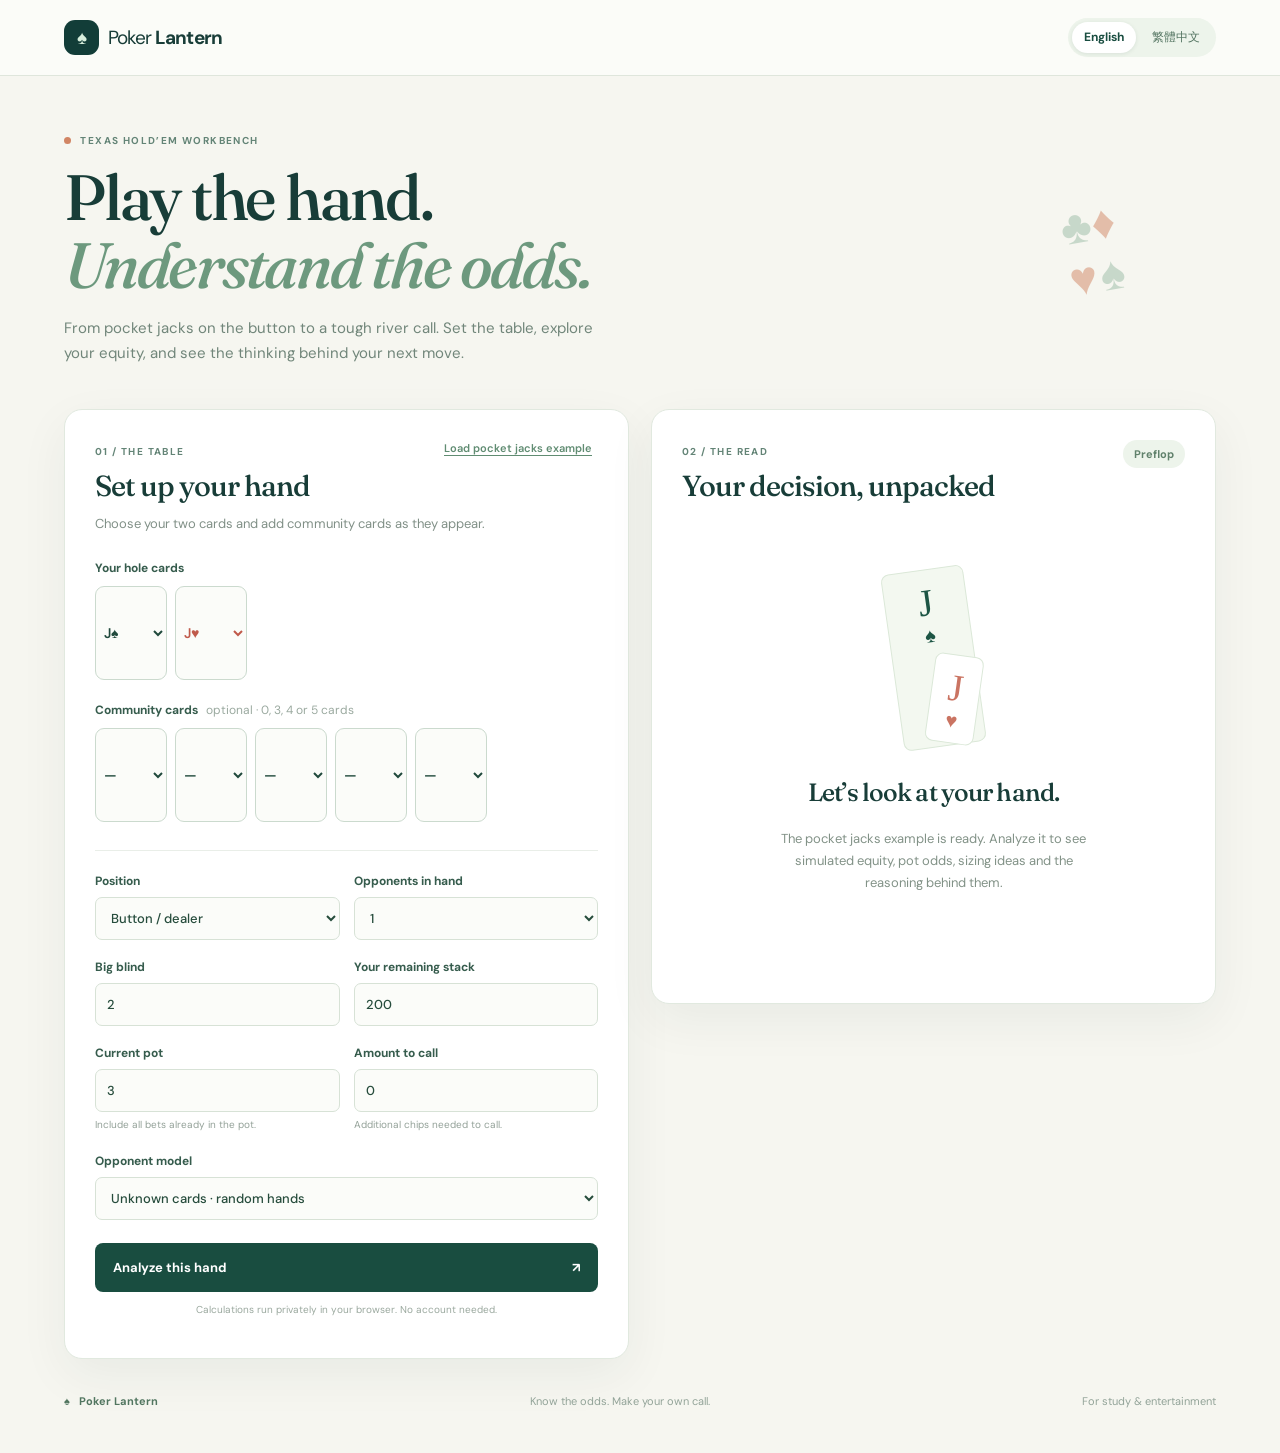
==== index.html @ 9434e42d "Add Traditional Chinese language option" ====
<!doctype html>
<html lang="en"><head><meta charset="utf-8"><meta name="viewport" content="width=device-width,initial-scale=1"><meta name="theme-color" content="#123d38"><meta name="description" content="Explore Texas Hold'em odds and practical decisions with Poker Lantern."><title>Poker Lantern — make the next decision clearer</title><link rel="preconnect" href="https://fonts.googleapis.com"><link rel="preconnect" href="https://fonts.gstatic.com" crossorigin><link href="https://fonts.googleapis.com/css2?family=DM+Sans:wght@400;500;600;700&family=Fraunces:opsz,wght@9..144,500;9..144,600&display=swap" rel="stylesheet"><link rel="stylesheet" href="style.css"></head>
<body><header><a class="brand" href="/"><span class="brand-icon">♠</span><span>Poker <b>Lantern</b></span></a><nav class="languages" aria-label="Language"><a href="index.html" aria-current="page">English</a><a href="zh.html">繁體中文</a></nav></header>
<main><section class="intro"><div><div class="eyebrow"><span class="dot"></span> TEXAS HOLD’EM WORKBENCH</div><h1>Play the hand.<br><em>Understand the odds.</em></h1><p>From pocket jacks on the button to a tough river call. Set the table, explore your equity, and see the thinking behind your next move.</p></div><div class="intro-mark" aria-hidden="true"><span>♣</span><span>♦</span><span>♥</span><span>♠</span></div></section>
<div class="workspace"><section class="setup panel"><div class="section-heading"><div><span class="step">01 / THE TABLE</span><h2>Set up your hand</h2></div><button id="example" class="text-button" type="button">Load pocket jacks example</button></div><p class="muted">Choose your two cards and add community cards as they appear.</p><div class="card-group"><label>Your hole cards</label><div class="card-row" id="hole"></div></div><div class="card-group"><label>Community cards <span class="optional">optional · 0, 3, 4 or 5 cards</span></label><div class="card-row" id="board"></div></div><div class="divider"></div><div class="fields"><label>Position<select id="position"><option value="button">Button / dealer</option><option value="cutoff">Cutoff</option><option value="middle">Middle position</option><option value="early">Early position</option><option value="small">Small blind</option><option value="big">Big blind</option></select></label><label>Opponents in hand<select id="opponents"><option>1</option><option>2</option><option>3</option><option>4</option><option>5</option><option>6</option><option>7</option><option>8</option></select></label><label>Big blind<input id="bb" type="number" min="0.01" step="any" value="2"></label><label>Your remaining stack<input id="stack" type="number" min="0.01" step="any" value="200"></label><label>Current pot<input id="pot" type="number" min="0" step="any" value="3"><small>Include all bets already in the pot.</small></label><label>Amount to call<input id="call" type="number" min="0" step="any" value="0"><small>Additional chips needed to call.</small></label></div><label class="assumption">Opponent model<select id="model"><option value="random">Unknown cards · random hands</option></select></label><button id="calculate" class="primary" type="button"><span>Analyze this hand</span><span>↗</span></button><p class="under-button">Calculations run privately in your browser. No account needed.</p><p id="error" class="error" role="alert"></p></section>
<section class="results panel" aria-live="polite"><div class="section-heading"><div><span class="step">02 / THE READ</span><h2>Your decision, unpacked</h2></div><span id="street" class="street">Preflop</span></div><div id="empty" class="empty"><div class="empty-cards">J<span>♠</span> <i>J<span>♥</span></i></div><h3>Let’s look at your hand.</h3><p>The pocket jacks example is ready. Analyze it to see simulated equity, pot odds, sizing ideas and the reasoning behind them.</p></div><div id="output" hidden><div class="decision"><div class="decision-top"><span>THE PRACTICAL READ</span><span id="confidence">SIMULATION</span></div><h3 id="action"></h3><p id="reason"></p><div id="sizing" class="sizing"></div></div><div class="stats"><div><span>Showdown equity</span><strong id="equity"></strong><small id="equityNote"></small></div><div><span>Win / tie</span><strong id="winTie"></strong><small>Outright win / any split</small></div><div><span>Pot odds</span><strong id="potOdds"></strong><small id="oddsNote"></small></div></div><div class="detail"><h3>What the numbers mean</h3><p id="math"></p><p id="detail"></p><h3>Technique for this spot</h3><p id="technique"></p><div class="caution"><strong>Read this before acting</strong><p>Equity assumes opponents hold random legal cards and everyone reaches showdown. Real ranges are usually tighter, and future betting, fold equity, rake, side pots, tournament payouts, and opponent tendencies can change the decision. This is a learning aid, not a solver or a guarantee of the best action.</p></div></div></div></section></div><footer><span>♠ &nbsp; Poker Lantern</span><span>Know the odds. Make your own call.</span><span>For study &amp; entertainment</span></footer></main><script src="poker.js"></script><script src="app.js"></script><script src="language.js"></script></body></html>
---- style.css ----
[hidden]{display:none!important}
:root{--ink:#183d38;--deep:#123d38;--mint:#d6e8d9;--paper:#f6f6f0;--line:#dce5db;--orange:#db805b;--muted:#6c7f76;--white:#fff;--shadow:0 16px 50px rgba(20,54,45,.06)}*{box-sizing:border-box}body{margin:0;background:var(--paper);color:var(--ink);font-family:'DM Sans',sans-serif;font-size:15px}header{height:76px;border-bottom:1px solid #dfe6dc;display:flex;align-items:center;justify-content:space-between;padding:0 max(5vw,24px);background:#fbfcf8}.brand{color:var(--ink);text-decoration:none;font-size:19px;letter-spacing:-.05em}.brand b{font-weight:700}.brand-icon{display:inline-grid;place-items:center;background:var(--deep);color:#d7eedc;width:35px;height:35px;border-radius:11px;margin-right:9px;font-size:19px}.header-note{color:#809188;font-size:12px}main{max-width:1420px;margin:auto;padding:0 5vw}.intro{display:flex;justify-content:space-between;align-items:center;padding:58px 0 42px}.eyebrow,.step{font-size:10px;font-weight:700;letter-spacing:.14em;color:#638476}.dot{display:inline-block;width:7px;height:7px;background:#d18564;border-radius:50%;margin-right:6px}h1,h2,h3{font-family:Fraunces,Georgia,serif;font-weight:500;letter-spacing:-.035em}h1{font-size:clamp(42px,5vw,67px);line-height:1.07;margin:16px 0}h1 em{font-weight:500;color:#6d997e}.intro p{color:#71867a;line-height:1.7;max-width:530px;margin:0}.intro-mark{display:grid;grid-template-columns:repeat(2,1fr);transform:rotate(-10deg);font-family:Georgia,serif;color:#b4ccba;font-size:47px;line-height:1.1;margin-right:7vw;opacity:.7}.intro-mark span:nth-child(2),.intro-mark span:nth-child(3){color:#dba68c}.workspace{display:grid;grid-template-columns:minmax(0,1fr) minmax(0,1fr);gap:22px;align-items:start}.panel{background:white;border:1px solid #e1e9df;border-radius:18px;box-shadow:var(--shadow);padding:30px}.section-heading{display:flex;justify-content:space-between;gap:12px;align-items:flex-start}.section-heading h2{font-size:29px;margin:8px 0 0}.text-button{border:0;background:none;color:#608c72;text-decoration:underline;text-underline-offset:3px;font:600 11px 'DM Sans',sans-serif;cursor:pointer;text-align:right}.muted{font-size:13px;color:#819087;margin:12px 0 28px}.card-group{margin:22px 0}.card-group>label,.fields label,.assumption{display:block;font-size:12px;font-weight:700;color:#365c4d}.optional{color:#9aa99f;font-weight:400;margin-left:5px}.card-row{display:flex;flex-wrap:wrap;gap:8px;margin-top:10px}.card-select{width:72px;height:94px;border:1px solid #cbdace;border-radius:9px;background:#fbfcf9;color:#214a3d;padding:4px;font:600 14px 'DM Sans',sans-serif;cursor:pointer}.card-select.red{color:#c05a4b}.card-select:focus-visible,input:focus-visible,select:focus-visible,button:focus-visible{outline:3px solid #dda27f;outline-offset:2px}.divider{border-top:1px solid #e9eee8;margin:28px 0 22px}.fields{display:grid;grid-template-columns:1fr 1fr;gap:19px 14px}input,select:not(.card-select){display:block;width:100%;height:43px;margin-top:8px;border:1px solid #d7e2d6;border-radius:7px;background:#fbfcf9;color:#264c3c;padding:0 11px;font:500 13px 'DM Sans',sans-serif}small{display:block;color:#93a198;font-size:10px;font-weight:400;margin-top:6px;line-height:1.4}.assumption{margin-top:21px}.primary{width:100%;margin-top:23px;padding:16px 18px;display:flex;justify-content:space-between;align-items:center;border:0;border-radius:8px;background:#194d40;color:white;font:700 13px 'DM Sans',sans-serif;cursor:pointer}.primary:hover{background:#26634f}.primary:disabled{opacity:.6;cursor:wait}.under-button{text-align:center;color:#9aa89e;font-size:10px;margin:11px 0 0}.error{color:#b53f37;font-size:12px}.street{background:#edf4eb;color:#60816b;padding:7px 11px;border-radius:20px;font-size:11px;font-weight:700}.empty{min-height:470px;display:flex;flex-direction:column;align-items:center;justify-content:center;text-align:center;padding:40px}.empty-cards{font-family:Georgia,serif;font-size:38px;color:#1c5544;transform:rotate(-8deg);margin-bottom:15px}.empty-cards>span,.empty-cards i span{display:block;font-size:20px}.empty-cards,.empty-cards i{background:#f3f8f0;border:1px solid #dbe8d8;border-radius:8px;padding:10px 16px;display:inline-block}.empty-cards i{position:relative;left:15px;top:10px;background:#fff;color:#ca7462;transform:rotate(16deg);font-style:normal}.empty h3{font-size:25px;margin:15px 0 8px}.empty p{font-size:13px;line-height:1.7;color:#829287;max-width:310px}.decision{background:#eaf3e9;border-radius:12px;padding:22px;margin-top:26px}.decision-top{display:flex;justify-content:space-between;color:#6c8b75;font-size:9px;letter-spacing:.12em;font-weight:700}.decision h3{font-size:31px;margin:14px 0 8px}.decision p,.detail p{font-size:13px;line-height:1.7;color:#567164}.sizing{padding-top:12px;color:#235b42;font-size:13px;font-weight:700}.stats{display:grid;grid-template-columns:repeat(3,1fr);gap:12px;margin:26px 0;padding-bottom:24px;border-bottom:1px solid #e8eee7}.stats span{font-size:11px;color:#85998a}.stats strong{display:block;font-size:23px;letter-spacing:-.04em;margin-top:7px}.detail h3{font-size:21px;margin:23px 0 6px}.caution{border-left:3px solid #d79773;padding:10px 14px;background:#fcf7f2;margin-top:22px}.caution strong{font-size:12px}.caution p{font-size:11px;margin:5px 0 0}footer{display:flex;justify-content:space-between;gap:15px;flex-wrap:wrap;padding:35px 0 45px;color:#92a398;font-size:11px}footer span:first-child{font-weight:700;color:#527660}@media(max-width:850px){.workspace{grid-template-columns:1fr}.intro-mark{margin-right:2vw}.empty{min-height:280px}.intro{padding:45px 0 35px}}@media(max-width:520px){header{height:65px}.header-note,.intro-mark{display:none}main{padding:0 16px}.intro{padding:37px 0 28px}h1{font-size:42px}.panel{padding:21px 18px;border-radius:14px}.section-heading h2{font-size:25px}.card-select{width:54px;height:75px;font-size:12px}.card-row{gap:5px}.stats{gap:6px}.stats strong{font-size:19px}.stats span{font-size:10px}.text-button{max-width:105px}.fields{gap:16px 10px}}
.languages{display:flex;gap:4px;background:#edf4eb;border-radius:20px;padding:4px;font-size:12px}.languages a{color:#537461;text-decoration:none;padding:7px 12px;border-radius:16px}.languages a[aria-current="page"]{background:white;color:#194d40;font-weight:700;box-shadow:0 1px 4px #163a2618}@media(max-width:520px){.languages a{padding:7px 9px}}
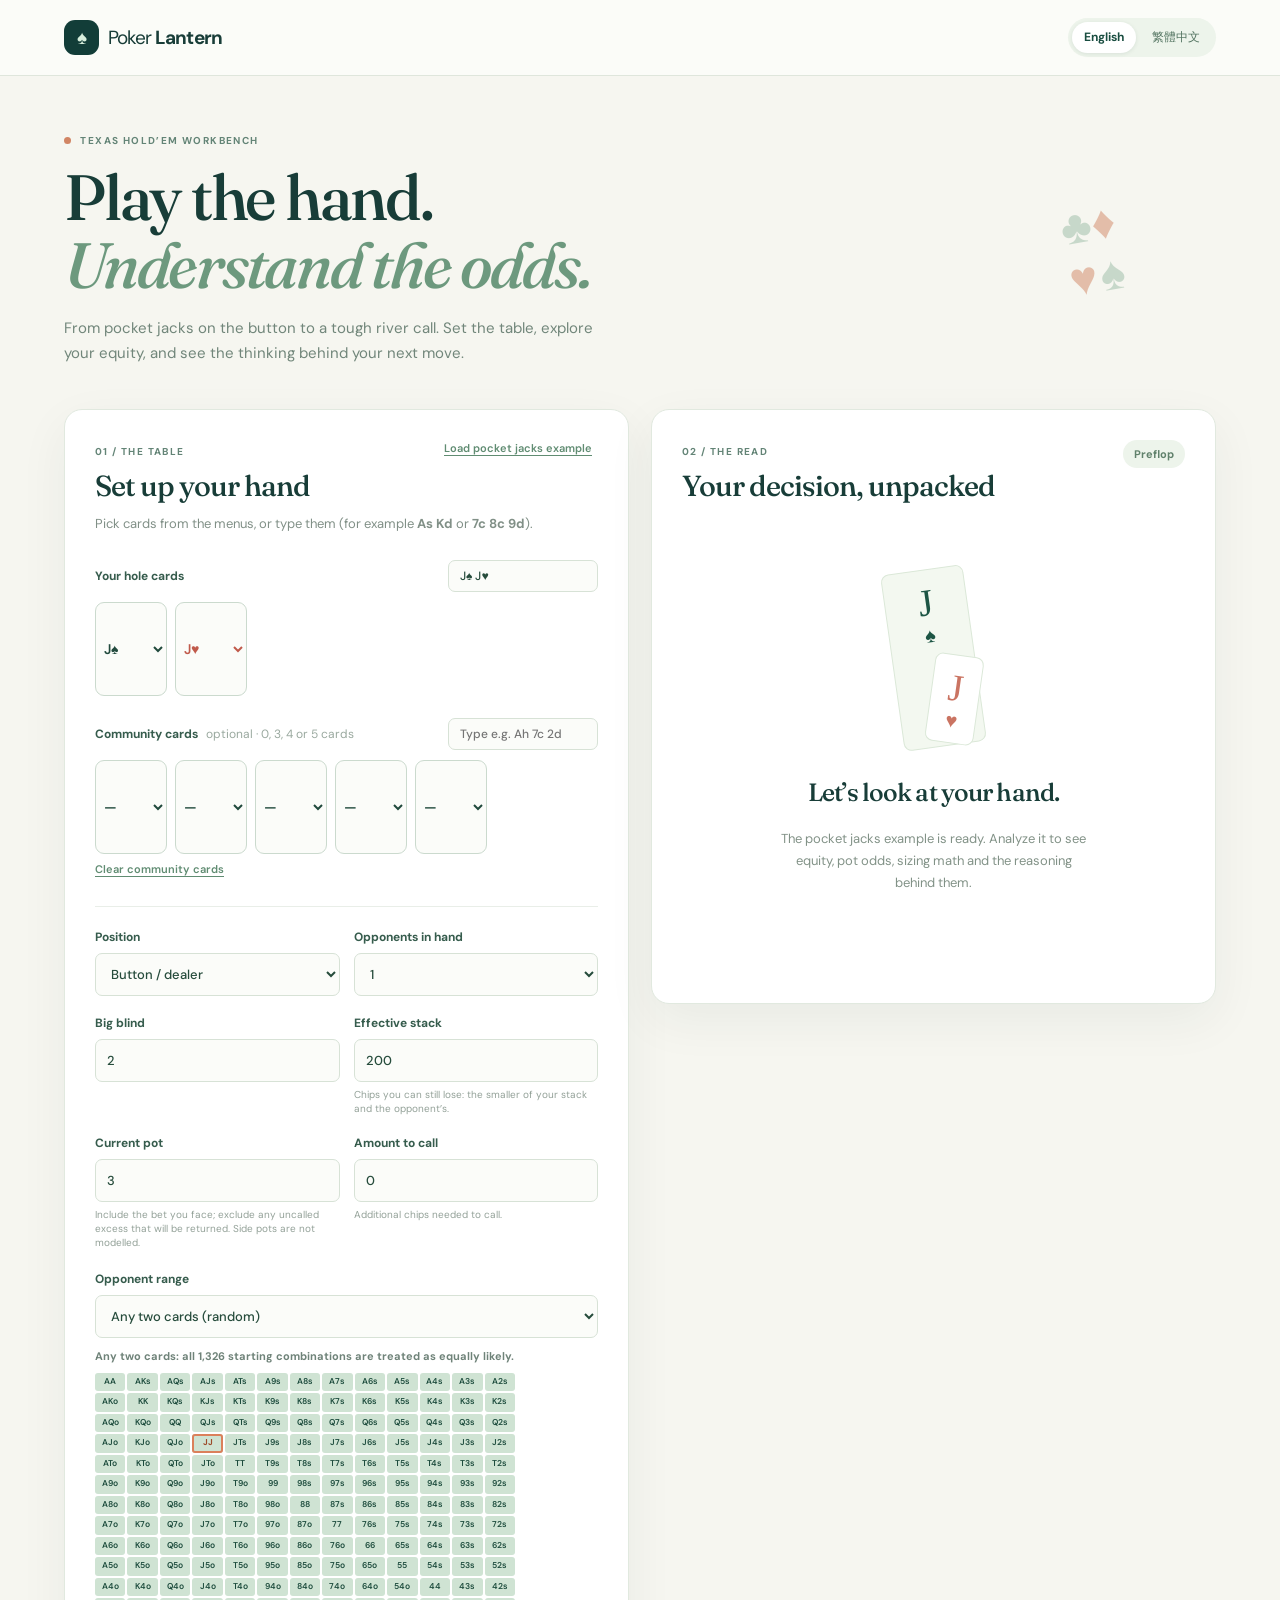
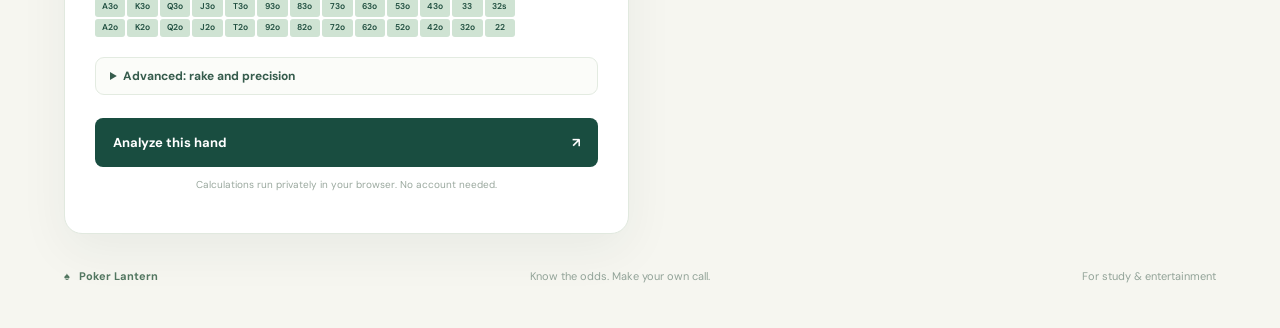
==== commit 4d2f406c: "Improve poker analysis and bilingual calculator" ====
--- a/index.html
+++ b/index.html
@@ -2,5 +2,11 @@
 <html lang="en"><head><meta charset="utf-8"><meta name="viewport" content="width=device-width,initial-scale=1"><meta name="theme-color" content="#123d38"><meta name="description" content="Explore Texas Hold'em odds and practical decisions with Poker Lantern."><title>Poker Lantern — make the next decision clearer</title><link rel="preconnect" href="https://fonts.googleapis.com"><link rel="preconnect" href="https://fonts.gstatic.com" crossorigin><link href="https://fonts.googleapis.com/css2?family=DM+Sans:wght@400;500;600;700&family=Fraunces:opsz,wght@9..144,500;9..144,600&display=swap" rel="stylesheet"><link rel="stylesheet" href="style.css"></head>
 <body><header><a class="brand" href="/"><span class="brand-icon">♠</span><span>Poker <b>Lantern</b></span></a><nav class="languages" aria-label="Language"><a href="index.html" aria-current="page">English</a><a href="zh.html">繁體中文</a></nav></header>
 <main><section class="intro"><div><div class="eyebrow"><span class="dot"></span> TEXAS HOLD’EM WORKBENCH</div><h1>Play the hand.<br><em>Understand the odds.</em></h1><p>From pocket jacks on the button to a tough river call. Set the table, explore your equity, and see the thinking behind your next move.</p></div><div class="intro-mark" aria-hidden="true"><span>♣</span><span>♦</span><span>♥</span><span>♠</span></div></section>
-<div class="workspace"><section class="setup panel"><div class="section-heading"><div><span class="step">01 / THE TABLE</span><h2>Set up your hand</h2></div><button id="example" class="text-button" type="button">Load pocket jacks example</button></div><p class="muted">Choose your two cards and add community cards as they appear.</p><div class="card-group"><label>Your hole cards</label><div class="card-row" id="hole"></div></div><div class="card-group"><label>Community cards <span class="optional">optional · 0, 3, 4 or 5 cards</span></label><div class="card-row" id="board"></div></div><div class="divider"></div><div class="fields"><label>Position<select id="position"><option value="button">Button / dealer</option><option value="cutoff">Cutoff</option><option value="middle">Middle position</option><option value="early">Early position</option><option value="small">Small blind</option><option value="big">Big blind</option></select></label><label>Opponents in hand<select id="opponents"><option>1</option><option>2</option><option>3</option><option>4</option><option>5</option><option>6</option><option>7</option><option>8</option></select></label><label>Big blind<input id="bb" type="number" min="0.01" step="any" value="2"></label><label>Your remaining stack<input id="stack" type="number" min="0.01" step="any" value="200"></label><label>Current pot<input id="pot" type="number" min="0" step="any" value="3"><small>Include all bets already in the pot.</small></label><label>Amount to call<input id="call" type="number" min="0" step="any" value="0"><small>Additional chips needed to call.</small></label></div><label class="assumption">Opponent model<select id="model"><option value="random">Unknown cards · random hands</option></select></label><button id="calculate" class="primary" type="button"><span>Analyze this hand</span><span>↗</span></button><p class="under-button">Calculations run privately in your browser. No account needed.</p><p id="error" class="error" role="alert"></p></section>
-<section class="results panel" aria-live="polite"><div class="section-heading"><div><span class="step">02 / THE READ</span><h2>Your decision, unpacked</h2></div><span id="street" class="street">Preflop</span></div><div id="empty" class="empty"><div class="empty-cards">J<span>♠</span> <i>J<span>♥</span></i></div><h3>Let’s look at your hand.</h3><p>The pocket jacks example is ready. Analyze it to see simulated equity, pot odds, sizing ideas and the reasoning behind them.</p></div><div id="output" hidden><div class="decision"><div class="decision-top"><span>THE PRACTICAL READ</span><span id="confidence">SIMULATION</span></div><h3 id="action"></h3><p id="reason"></p><div id="sizing" class="sizing"></div></div><div class="stats"><div><span>Showdown equity</span><strong id="equity"></strong><small id="equityNote"></small></div><div><span>Win / tie</span><strong id="winTie"></strong><small>Outright win / any split</small></div><div><span>Pot odds</span><strong id="potOdds"></strong><small id="oddsNote"></small></div></div><div class="detail"><h3>What the numbers mean</h3><p id="math"></p><p id="detail"></p><h3>Technique for this spot</h3><p id="technique"></p><div class="caution"><strong>Read this before acting</strong><p>Equity assumes opponents hold random legal cards and everyone reaches showdown. Real ranges are usually tighter, and future betting, fold equity, rake, side pots, tournament payouts, and opponent tendencies can change the decision. This is a learning aid, not a solver or a guarantee of the best action.</p></div></div></div></section></div><footer><span>♠ &nbsp; Poker Lantern</span><span>Know the odds. Make your own call.</span><span>For study &amp; entertainment</span></footer></main><script src="poker.js"></script><script src="app.js"></script><script src="language.js"></script></body></html>
+<div class="workspace"><section class="setup panel"><div class="section-heading"><div><span class="step">01 / THE TABLE</span><h2>Set up your hand</h2></div><button id="example" class="text-button" type="button">Load pocket jacks example</button></div><p class="muted">Pick cards from the menus, or type them (for example <b>As Kd</b> or <b>7c 8c 9d</b>).</p>
+<div class="card-group" role="group" aria-labelledby="holeLabel"><div class="group-head"><span id="holeLabel" class="group-label">Your hole cards</span><input id="holeText" class="quick" type="text" autocomplete="off" spellcheck="false" placeholder="Type e.g. Js Jh" aria-label="Type your hole cards"></div><div class="card-row" id="hole"></div></div>
+<div class="card-group" role="group" aria-labelledby="boardLabel"><div class="group-head"><span id="boardLabel" class="group-label">Community cards <span class="optional">optional · 0, 3, 4 or 5 cards</span></span><input id="boardText" class="quick" type="text" autocomplete="off" spellcheck="false" placeholder="Type e.g. Ah 7c 2d" aria-label="Type the community cards"></div><div class="card-row" id="board"></div><button id="clearBoard" class="text-button left" type="button">Clear community cards</button></div>
+<div class="divider"></div><div class="fields"><label>Position<select id="position"><option value="button">Button / dealer</option><option value="cutoff">Cutoff</option><option value="middle">Middle position</option><option value="early">Early position</option><option value="small">Small blind</option><option value="big">Big blind</option></select></label><label>Opponents in hand<select id="opponents"><option>1</option><option>2</option><option>3</option><option>4</option><option>5</option><option>6</option><option>7</option><option>8</option></select></label><label>Big blind<input id="bb" type="number" min="0.01" step="any" value="2" inputmode="decimal"></label><label>Effective stack<input id="stack" type="number" min="0.01" step="any" value="200" inputmode="decimal"><small>Chips you can still lose: the smaller of your stack and the opponent’s.</small></label><label>Current pot<input id="pot" type="number" min="0" step="any" value="3" inputmode="decimal"><small>Include the bet you face; exclude any uncalled excess that will be returned. Side pots are not modelled.</small></label><label>Amount to call<input id="call" type="number" min="0" step="any" value="0" inputmode="decimal"><small>Additional chips needed to call.</small></label></div>
+<div class="assumption"><label>Opponent range<select id="range"><option value="100">Any two cards (random)</option><option value="50">Loose · top 50%</option><option value="30">Medium · top 30%</option><option value="20">Fairly tight · top 20%</option><option value="12">Tight · top 12%</option><option value="6">Very tight · top 6%</option><option value="3">Premium only · top 3%</option><option value="custom">Custom percentage…</option></select></label><label id="rangeCustomWrap" hidden>Top % of starting hands<input id="rangeCustom" type="number" min="0.5" max="100" step="0.5" value="25" inputmode="decimal"></label><p id="rangeSummary" class="range-summary"></p><div id="rangeGrid" class="range-grid" aria-hidden="true"></div></div>
+<details class="advanced"><summary>Advanced: rake and precision</summary><div class="fields"><label>Rake %<input id="rake" type="number" min="0" max="25" step="any" value="0" inputmode="decimal"><small>Assumed share of the whole final pot taken by the house; actual rake rules may differ.</small></label><label>Rake cap<input id="rakeCap" type="number" min="0" step="any" value="" placeholder="No cap" inputmode="decimal"><small>Maximum rake per pot, in chips. Blank = no cap.</small></label><label>Simulation precision<select id="precision"><option value="10000">Fast · 10,000 deals</option><option value="50000" selected>Standard · 50,000 deals</option><option value="200000">Precise · 200,000 deals</option></select><small>Heads-up on the flop, turn or river is always calculated exactly.</small></label></div></details>
+<button id="calculate" class="primary" type="button"><span>Analyze this hand</span><span>↗</span></button><p class="under-button">Calculations run privately in your browser. No account needed.</p><p id="error" class="error" role="alert"></p></section>
+<section class="results panel" aria-live="polite"><div class="section-heading"><div><span class="step">02 / THE READ</span><h2>Your decision, unpacked</h2></div><span id="street" class="street">Preflop</span></div><div id="empty" class="empty"><div class="empty-cards">J<span>♠</span> <i>J<span>♥</span></i></div><h3>Let’s look at your hand.</h3><p>The pocket jacks example is ready. Analyze it to see equity, pot odds, sizing math and the reasoning behind them.</p></div><div id="output" hidden><div class="decision"><div class="decision-top"><span>THE PRACTICAL READ</span><span id="confidence">SIMULATION</span></div><h3 id="action"></h3><p id="reason"></p><div id="sizing" class="sizing"></div><table id="sizeTable" class="size-table" hidden></table></div><div class="stats"><div><span>Showdown equity</span><strong id="equity"></strong><small id="equityNote"></small></div><div><span>Win / tie</span><strong id="winTie"></strong><small>Outright win / any split</small></div><div><span id="potOddsLabel">Break-even equity</span><strong id="potOdds"></strong><small id="oddsNote"></small></div></div><p id="handInfo" class="hand-info"></p><div class="detail"><h3>What the numbers mean</h3><p id="math"></p><p id="detail"></p><h3 id="distTitle">How your hand finishes</h3><div id="dist" class="dist"></div><p id="distNote" class="dist-note"></p><h3>Technique for this spot</h3><p id="technique"></p><div class="caution"><strong>Read this before acting</strong><p>Equity assumes every opponent holds a hand from the range you chose and that the hand reaches showdown. Real opponents narrow their ranges with every action, and future betting, fold equity, rake, side pots, tournament payouts and player tendencies can change the decision. The suggestions are rules of thumb built on these numbers—not solver output and not a guarantee of the best action.</p></div></div></div></section></div><footer><span>♠ &nbsp; Poker Lantern</span><span>Know the odds. Make your own call.</span><span>For study &amp; entertainment</span></footer></main><script src="poker.js"></script><script src="app.js"></script><script src="language.js"></script></body></html>
--- a/style.css
+++ b/style.css
@@ -1,3 +1,8 @@
 [hidden]{display:none!important}
 :root{--ink:#183d38;--deep:#123d38;--mint:#d6e8d9;--paper:#f6f6f0;--line:#dce5db;--orange:#db805b;--muted:#6c7f76;--white:#fff;--shadow:0 16px 50px rgba(20,54,45,.06)}*{box-sizing:border-box}body{margin:0;background:var(--paper);color:var(--ink);font-family:'DM Sans',sans-serif;font-size:15px}header{height:76px;border-bottom:1px solid #dfe6dc;display:flex;align-items:center;justify-content:space-between;padding:0 max(5vw,24px);background:#fbfcf8}.brand{color:var(--ink);text-decoration:none;font-size:19px;letter-spacing:-.05em}.brand b{font-weight:700}.brand-icon{display:inline-grid;place-items:center;background:var(--deep);color:#d7eedc;width:35px;height:35px;border-radius:11px;margin-right:9px;font-size:19px}.header-note{color:#809188;font-size:12px}main{max-width:1420px;margin:auto;padding:0 5vw}.intro{display:flex;justify-content:space-between;align-items:center;padding:58px 0 42px}.eyebrow,.step{font-size:10px;font-weight:700;letter-spacing:.14em;color:#638476}.dot{display:inline-block;width:7px;height:7px;background:#d18564;border-radius:50%;margin-right:6px}h1,h2,h3{font-family:Fraunces,Georgia,serif;font-weight:500;letter-spacing:-.035em}h1{font-size:clamp(42px,5vw,67px);line-height:1.07;margin:16px 0}h1 em{font-weight:500;color:#6d997e}.intro p{color:#71867a;line-height:1.7;max-width:530px;margin:0}.intro-mark{display:grid;grid-template-columns:repeat(2,1fr);transform:rotate(-10deg);font-family:Georgia,serif;color:#b4ccba;font-size:47px;line-height:1.1;margin-right:7vw;opacity:.7}.intro-mark span:nth-child(2),.intro-mark span:nth-child(3){color:#dba68c}.workspace{display:grid;grid-template-columns:minmax(0,1fr) minmax(0,1fr);gap:22px;align-items:start}.panel{background:white;border:1px solid #e1e9df;border-radius:18px;box-shadow:var(--shadow);padding:30px}.section-heading{display:flex;justify-content:space-between;gap:12px;align-items:flex-start}.section-heading h2{font-size:29px;margin:8px 0 0}.text-button{border:0;background:none;color:#608c72;text-decoration:underline;text-underline-offset:3px;font:600 11px 'DM Sans',sans-serif;cursor:pointer;text-align:right}.muted{font-size:13px;color:#819087;margin:12px 0 28px}.card-group{margin:22px 0}.card-group>label,.fields label,.assumption{display:block;font-size:12px;font-weight:700;color:#365c4d}.optional{color:#9aa99f;font-weight:400;margin-left:5px}.card-row{display:flex;flex-wrap:wrap;gap:8px;margin-top:10px}.card-select{width:72px;height:94px;border:1px solid #cbdace;border-radius:9px;background:#fbfcf9;color:#214a3d;padding:4px;font:600 14px 'DM Sans',sans-serif;cursor:pointer}.card-select.red{color:#c05a4b}.card-select:focus-visible,input:focus-visible,select:focus-visible,button:focus-visible{outline:3px solid #dda27f;outline-offset:2px}.divider{border-top:1px solid #e9eee8;margin:28px 0 22px}.fields{display:grid;grid-template-columns:1fr 1fr;gap:19px 14px}input,select:not(.card-select){display:block;width:100%;height:43px;margin-top:8px;border:1px solid #d7e2d6;border-radius:7px;background:#fbfcf9;color:#264c3c;padding:0 11px;font:500 13px 'DM Sans',sans-serif}small{display:block;color:#93a198;font-size:10px;font-weight:400;margin-top:6px;line-height:1.4}.assumption{margin-top:21px}.primary{width:100%;margin-top:23px;padding:16px 18px;display:flex;justify-content:space-between;align-items:center;border:0;border-radius:8px;background:#194d40;color:white;font:700 13px 'DM Sans',sans-serif;cursor:pointer}.primary:hover{background:#26634f}.primary:disabled{opacity:.6;cursor:wait}.under-button{text-align:center;color:#9aa89e;font-size:10px;margin:11px 0 0}.error{color:#b53f37;font-size:12px}.street{background:#edf4eb;color:#60816b;padding:7px 11px;border-radius:20px;font-size:11px;font-weight:700}.empty{min-height:470px;display:flex;flex-direction:column;align-items:center;justify-content:center;text-align:center;padding:40px}.empty-cards{font-family:Georgia,serif;font-size:38px;color:#1c5544;transform:rotate(-8deg);margin-bottom:15px}.empty-cards>span,.empty-cards i span{display:block;font-size:20px}.empty-cards,.empty-cards i{background:#f3f8f0;border:1px solid #dbe8d8;border-radius:8px;padding:10px 16px;display:inline-block}.empty-cards i{position:relative;left:15px;top:10px;background:#fff;color:#ca7462;transform:rotate(16deg);font-style:normal}.empty h3{font-size:25px;margin:15px 0 8px}.empty p{font-size:13px;line-height:1.7;color:#829287;max-width:310px}.decision{background:#eaf3e9;border-radius:12px;padding:22px;margin-top:26px}.decision-top{display:flex;justify-content:space-between;color:#6c8b75;font-size:9px;letter-spacing:.12em;font-weight:700}.decision h3{font-size:31px;margin:14px 0 8px}.decision p,.detail p{font-size:13px;line-height:1.7;color:#567164}.sizing{padding-top:12px;color:#235b42;font-size:13px;font-weight:700}.stats{display:grid;grid-template-columns:repeat(3,1fr);gap:12px;margin:26px 0;padding-bottom:24px;border-bottom:1px solid #e8eee7}.stats span{font-size:11px;color:#85998a}.stats strong{display:block;font-size:23px;letter-spacing:-.04em;margin-top:7px}.detail h3{font-size:21px;margin:23px 0 6px}.caution{border-left:3px solid #d79773;padding:10px 14px;background:#fcf7f2;margin-top:22px}.caution strong{font-size:12px}.caution p{font-size:11px;margin:5px 0 0}footer{display:flex;justify-content:space-between;gap:15px;flex-wrap:wrap;padding:35px 0 45px;color:#92a398;font-size:11px}footer span:first-child{font-weight:700;color:#527660}@media(max-width:850px){.workspace{grid-template-columns:1fr}.intro-mark{margin-right:2vw}.empty{min-height:280px}.intro{padding:45px 0 35px}}@media(max-width:520px){header{height:65px}.header-note,.intro-mark{display:none}main{padding:0 16px}.intro{padding:37px 0 28px}h1{font-size:42px}.panel{padding:21px 18px;border-radius:14px}.section-heading h2{font-size:25px}.card-select{width:54px;height:75px;font-size:12px}.card-row{gap:5px}.stats{gap:6px}.stats strong{font-size:19px}.stats span{font-size:10px}.text-button{max-width:105px}.fields{gap:16px 10px}}
 .languages{display:flex;gap:4px;background:#edf4eb;border-radius:20px;padding:4px;font-size:12px}.languages a{color:#537461;text-decoration:none;padding:7px 12px;border-radius:16px}.languages a[aria-current="page"]{background:white;color:#194d40;font-weight:700;box-shadow:0 1px 4px #163a2618}@media(max-width:520px){.languages a{padding:7px 9px}}
+.group-head{display:flex;justify-content:space-between;align-items:center;gap:10px;flex-wrap:wrap}.group-label{font-size:12px;font-weight:700;color:#365c4d}input.quick{width:150px;height:32px;margin:0;font-size:12px}.text-button.left{text-align:left;padding:8px 0 0}.assumption label{display:block;font-size:12px;font-weight:700;color:#365c4d;margin-top:12px}.assumption label:first-child{margin-top:0}.range-summary{font-size:11px;line-height:1.55;color:#6f8379;margin:10px 0 8px}.range-grid{display:grid;grid-template-columns:repeat(13,1fr);gap:2px;max-width:420px}.range-grid span{font-size:8.5px;line-height:1;padding:5px 0;text-align:center;border-radius:3px;background:#f1f4ef;color:#a2b0a7}.range-grid span.in{background:#cfe3d3;color:#1d4c3d;font-weight:600}.range-grid span.hero{outline:2px solid #db805b;outline-offset:-2px;color:#9c4a2a;font-weight:700}
+.advanced{margin-top:20px;border:1px solid #e3ebe1;border-radius:9px;padding:10px 14px;background:#fbfcf9}.advanced summary{cursor:pointer;font-size:12px;font-weight:700;color:#365c4d}.advanced .fields{margin-top:14px}
+.size-table{width:100%;border-collapse:collapse;margin-top:14px;font-size:12px;color:#355c4c}.size-table th{font-size:10px;text-align:left;color:#6c8b75;font-weight:700;padding:4px 6px 6px 0;border-bottom:1px solid #cfe0cf}.size-table td{padding:6px 6px 6px 0;border-bottom:1px solid #dcebdc}.size-table tr:last-child td{border-bottom:0}
+.hand-info{font-size:13px;line-height:1.6;color:#355c4c;background:#f7faf5;border-radius:9px;padding:10px 14px;margin:0 0 6px}.dist{display:grid;gap:6px;margin-top:10px}.bar{display:grid;grid-template-columns:120px 1fr 52px;align-items:center;gap:10px;font-size:12px;color:#456a5a}.bar i{height:8px;background:#eef3ec;border-radius:5px;overflow:hidden}.bar b{display:block;height:100%;background:#6d997e;border-radius:5px}.bar em{font-style:normal;text-align:right;font-variant-numeric:tabular-nums}.dist-note{font-size:11px!important;color:#879a8e!important}
+@media(max-width:520px){input.quick{width:100%}.range-grid span{font-size:7px;padding:4px 0}.bar{grid-template-columns:96px 1fr 46px}.size-table{font-size:11px}}
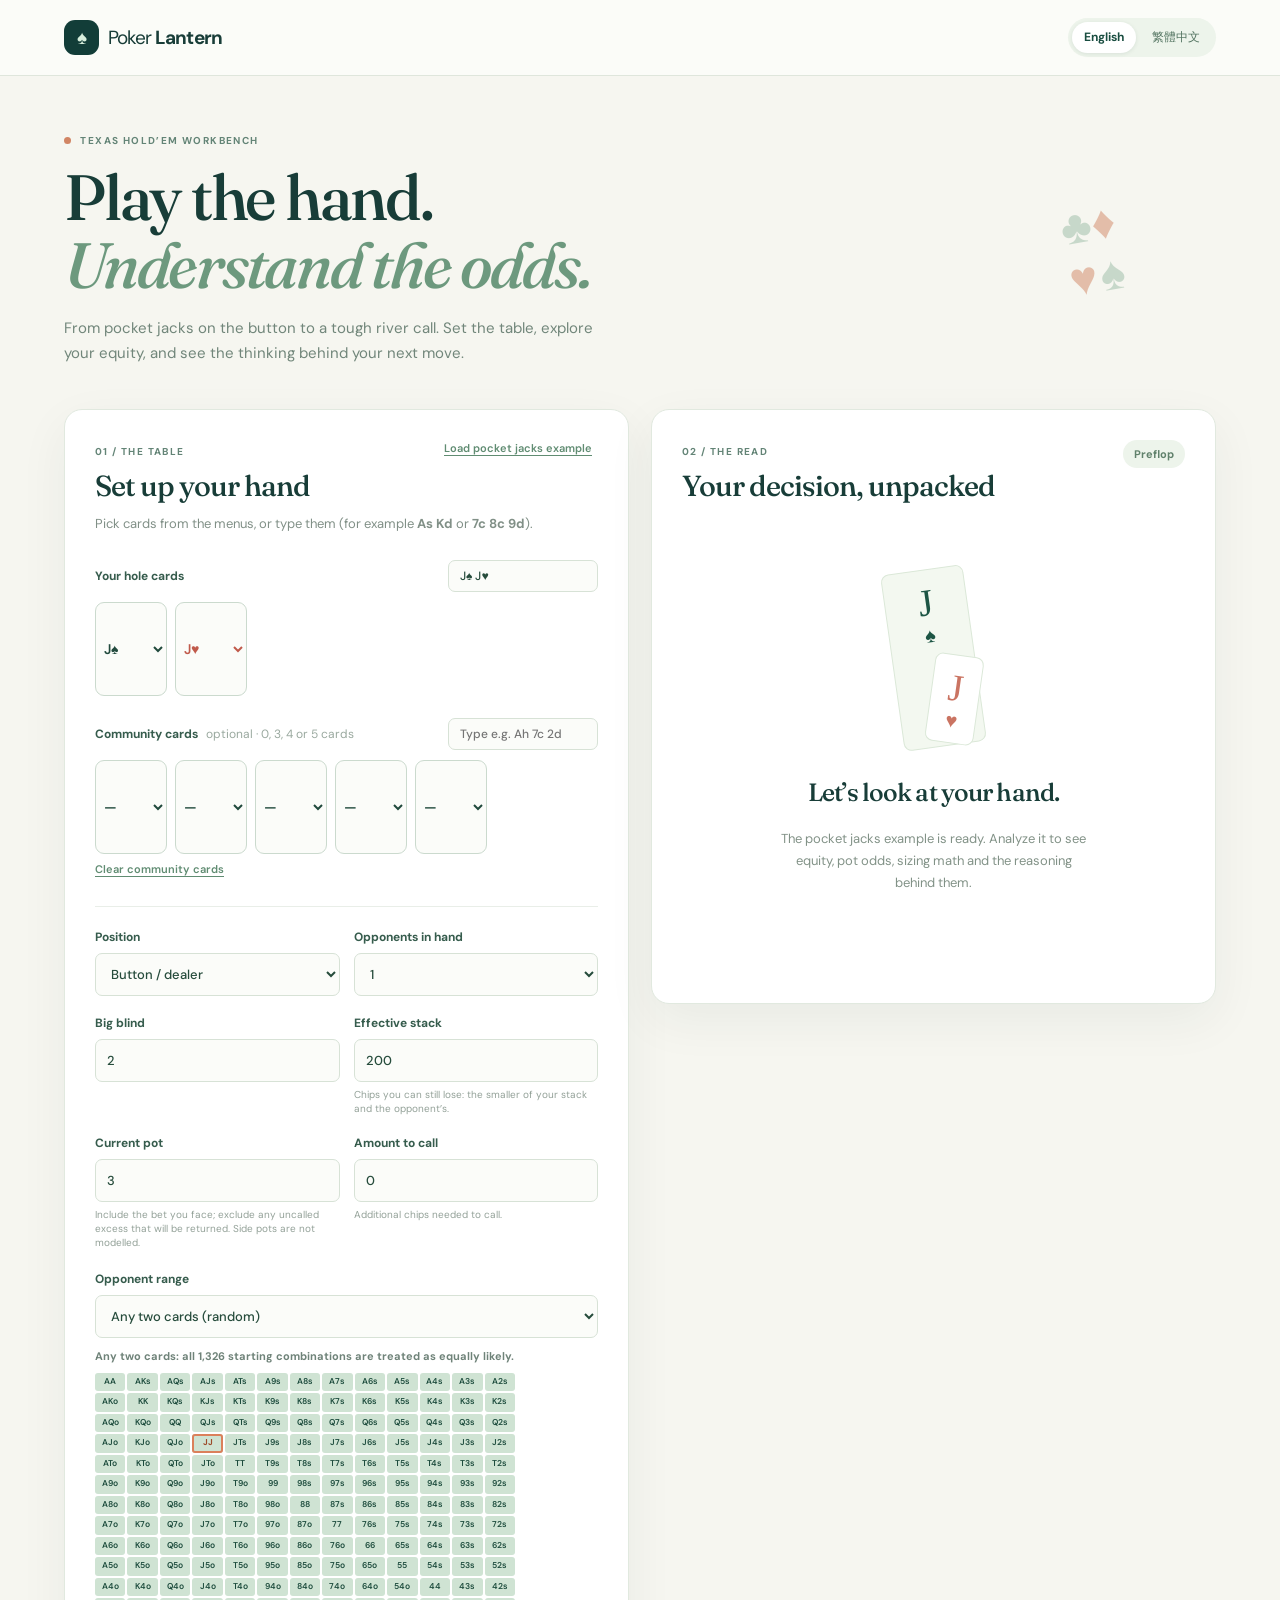
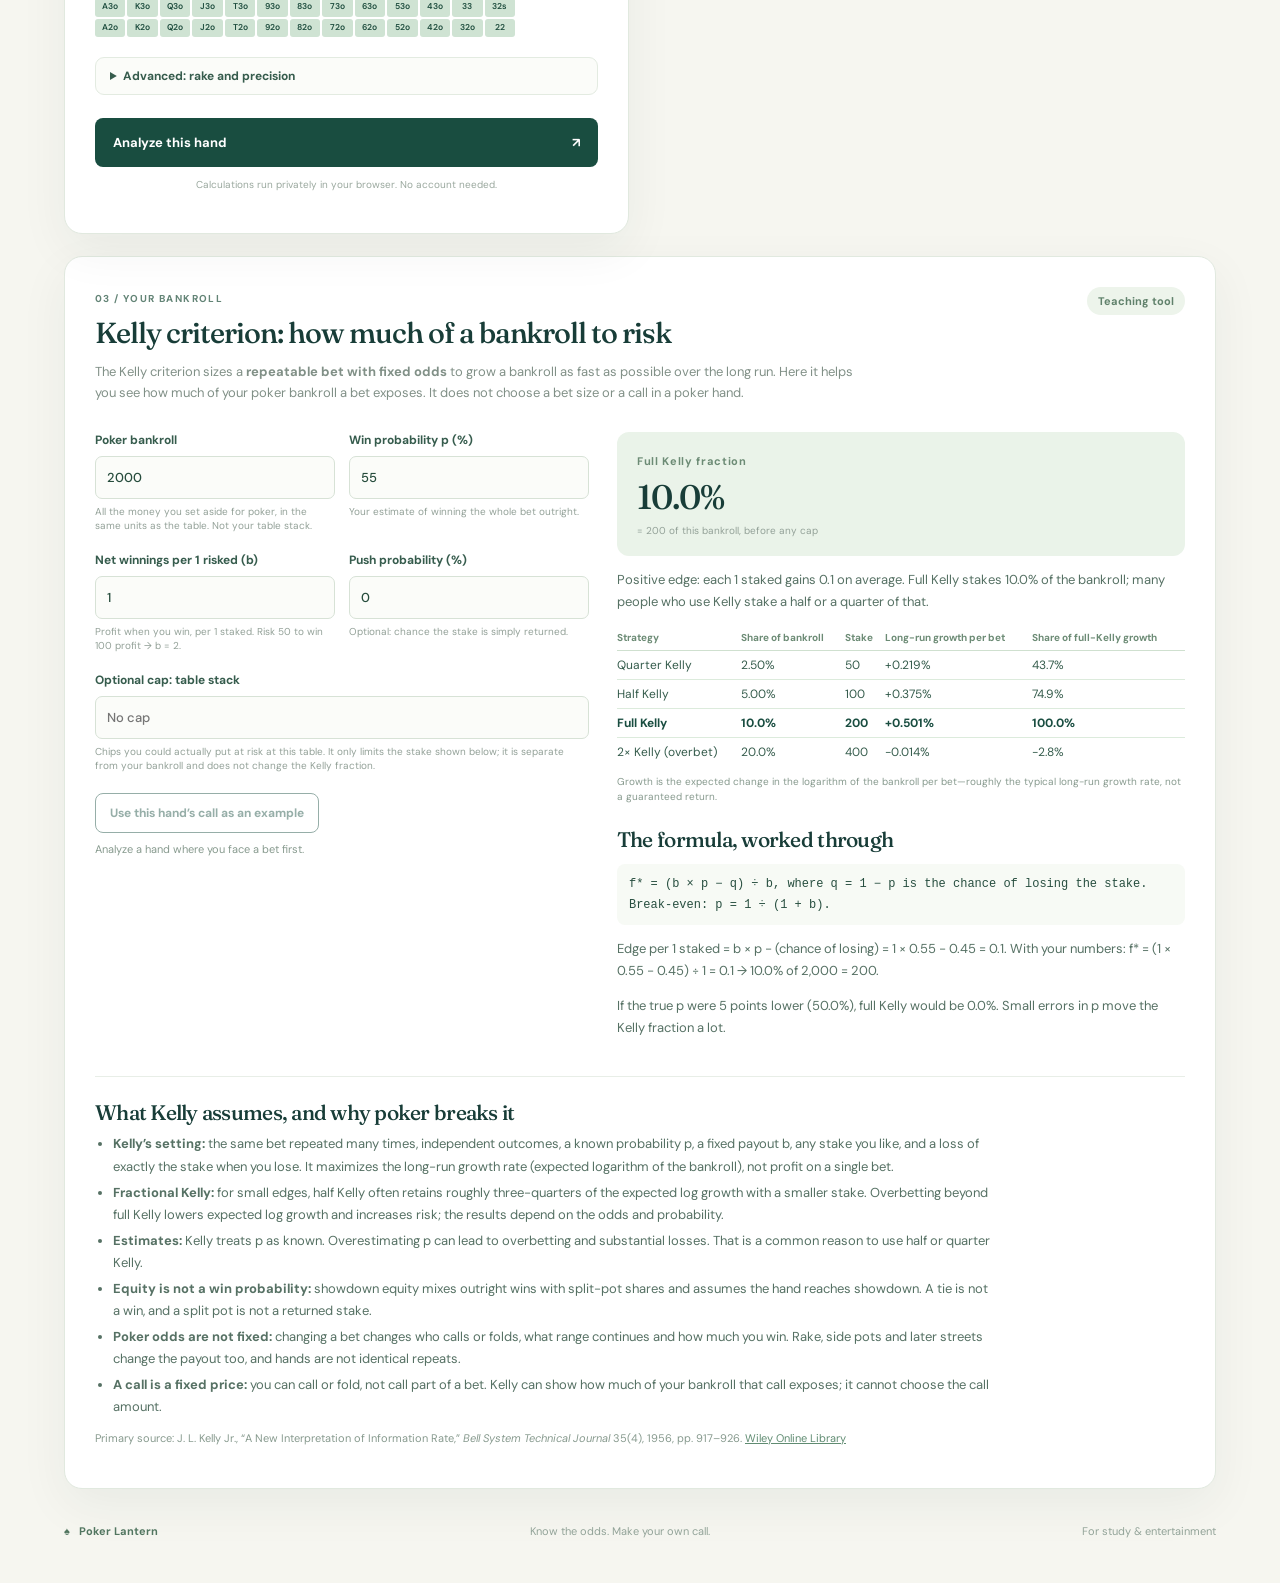
==== commit 8d53257f: "Add bilingual Kelly criterion teaching calculator" ====
--- a/index.html
+++ b/index.html
@@ -9,4 +9,8 @@
 <div class="assumption"><label>Opponent range<select id="range"><option value="100">Any two cards (random)</option><option value="50">Loose · top 50%</option><option value="30">Medium · top 30%</option><option value="20">Fairly tight · top 20%</option><option value="12">Tight · top 12%</option><option value="6">Very tight · top 6%</option><option value="3">Premium only · top 3%</option><option value="custom">Custom percentage…</option></select></label><label id="rangeCustomWrap" hidden>Top % of starting hands<input id="rangeCustom" type="number" min="0.5" max="100" step="0.5" value="25" inputmode="decimal"></label><p id="rangeSummary" class="range-summary"></p><div id="rangeGrid" class="range-grid" aria-hidden="true"></div></div>
 <details class="advanced"><summary>Advanced: rake and precision</summary><div class="fields"><label>Rake %<input id="rake" type="number" min="0" max="25" step="any" value="0" inputmode="decimal"><small>Assumed share of the whole final pot taken by the house; actual rake rules may differ.</small></label><label>Rake cap<input id="rakeCap" type="number" min="0" step="any" value="" placeholder="No cap" inputmode="decimal"><small>Maximum rake per pot, in chips. Blank = no cap.</small></label><label>Simulation precision<select id="precision"><option value="10000">Fast · 10,000 deals</option><option value="50000" selected>Standard · 50,000 deals</option><option value="200000">Precise · 200,000 deals</option></select><small>Heads-up on the flop, turn or river is always calculated exactly.</small></label></div></details>
 <button id="calculate" class="primary" type="button"><span>Analyze this hand</span><span>↗</span></button><p class="under-button">Calculations run privately in your browser. No account needed.</p><p id="error" class="error" role="alert"></p></section>
-<section class="results panel" aria-live="polite"><div class="section-heading"><div><span class="step">02 / THE READ</span><h2>Your decision, unpacked</h2></div><span id="street" class="street">Preflop</span></div><div id="empty" class="empty"><div class="empty-cards">J<span>♠</span> <i>J<span>♥</span></i></div><h3>Let’s look at your hand.</h3><p>The pocket jacks example is ready. Analyze it to see equity, pot odds, sizing math and the reasoning behind them.</p></div><div id="output" hidden><div class="decision"><div class="decision-top"><span>THE PRACTICAL READ</span><span id="confidence">SIMULATION</span></div><h3 id="action"></h3><p id="reason"></p><div id="sizing" class="sizing"></div><table id="sizeTable" class="size-table" hidden></table></div><div class="stats"><div><span>Showdown equity</span><strong id="equity"></strong><small id="equityNote"></small></div><div><span>Win / tie</span><strong id="winTie"></strong><small>Outright win / any split</small></div><div><span id="potOddsLabel">Break-even equity</span><strong id="potOdds"></strong><small id="oddsNote"></small></div></div><p id="handInfo" class="hand-info"></p><div class="detail"><h3>What the numbers mean</h3><p id="math"></p><p id="detail"></p><h3 id="distTitle">How your hand finishes</h3><div id="dist" class="dist"></div><p id="distNote" class="dist-note"></p><h3>Technique for this spot</h3><p id="technique"></p><div class="caution"><strong>Read this before acting</strong><p>Equity assumes every opponent holds a hand from the range you chose and that the hand reaches showdown. Real opponents narrow their ranges with every action, and future betting, fold equity, rake, side pots, tournament payouts and player tendencies can change the decision. The suggestions are rules of thumb built on these numbers—not solver output and not a guarantee of the best action.</p></div></div></div></section></div><footer><span>♠ &nbsp; Poker Lantern</span><span>Know the odds. Make your own call.</span><span>For study &amp; entertainment</span></footer></main><script src="poker.js"></script><script src="app.js"></script><script src="language.js"></script></body></html>
+<section class="results panel" aria-live="polite"><div class="section-heading"><div><span class="step">02 / THE READ</span><h2>Your decision, unpacked</h2></div><span id="street" class="street">Preflop</span></div><div id="empty" class="empty"><div class="empty-cards">J<span>♠</span> <i>J<span>♥</span></i></div><h3>Let’s look at your hand.</h3><p>The pocket jacks example is ready. Analyze it to see equity, pot odds, sizing math and the reasoning behind them.</p></div><div id="output" hidden><div class="decision"><div class="decision-top"><span>THE PRACTICAL READ</span><span id="confidence">SIMULATION</span></div><h3 id="action"></h3><p id="reason"></p><div id="sizing" class="sizing"></div><table id="sizeTable" class="size-table" hidden></table></div><div class="stats"><div><span>Showdown equity</span><strong id="equity"></strong><small id="equityNote"></small></div><div><span>Win / tie</span><strong id="winTie"></strong><small>Outright win / any split</small></div><div><span id="potOddsLabel">Break-even equity</span><strong id="potOdds"></strong><small id="oddsNote"></small></div></div><p id="handInfo" class="hand-info"></p><div class="detail"><h3>What the numbers mean</h3><p id="math"></p><p id="detail"></p><h3 id="distTitle">How your hand finishes</h3><div id="dist" class="dist"></div><p id="distNote" class="dist-note"></p><h3>Technique for this spot</h3><p id="technique"></p><div class="caution"><strong>Read this before acting</strong><p>Equity assumes every opponent holds a hand from the range you chose and that the hand reaches showdown. Real opponents narrow their ranges with every action, and future betting, fold equity, rake, side pots, tournament payouts and player tendencies can change the decision. The suggestions are rules of thumb built on these numbers—not solver output and not a guarantee of the best action.</p></div></div></div></section></div><section class="kelly panel" id="kelly" aria-labelledby="kellyTitle"><div class="section-heading"><div><span class="step">03 / YOUR BANKROLL</span><h2 id="kellyTitle">Kelly criterion: how much of a bankroll to risk</h2></div><span class="street">Teaching tool</span></div><p class="muted kelly-lede">The Kelly criterion sizes a <b>repeatable bet with fixed odds</b> to grow a bankroll as fast as possible over the long run. Here it helps you see how much of your poker bankroll a bet exposes. It does not choose a bet size or a call in a poker hand.</p>
+<div class="kelly-grid"><div class="kelly-inputs"><div class="fields"><label>Poker bankroll<input id="kBankroll" type="number" min="0.01" step="any" value="2000" inputmode="decimal"><small>All the money you set aside for poker, in the same units as the table. Not your table stack.</small></label><label>Win probability p (%)<input id="kP" type="number" min="0" max="100" step="any" value="55" inputmode="decimal"><small>Your estimate of winning the whole bet outright.</small></label><label>Net winnings per 1 risked (b)<input id="kB" type="number" min="0" step="any" value="1" inputmode="decimal"><small>Profit when you win, per 1 staked. Risk 50 to win 100 profit → b = 2.</small></label><label>Push probability (%)<input id="kPush" type="number" min="0" max="100" step="any" value="0" inputmode="decimal"><small>Optional: chance the stake is simply returned.</small></label><label class="span2">Optional cap: table stack<input id="kCap" type="number" min="0" step="any" value="" placeholder="No cap" inputmode="decimal"><small>Chips you could actually put at risk at this table. It only limits the stake shown below; it is separate from your bankroll and does not change the Kelly fraction.</small></label></div>
+<div class="kelly-import"><button id="kImport" class="secondary" type="button" disabled>Use this hand’s call as an example</button><p id="kImportHint" class="small-note">Analyze a hand where you face a bet first.</p><div id="kImportNote" class="import-note" hidden></div></div><p id="kError" class="error" role="alert"></p></div>
+<div class="kelly-out" aria-live="polite"><div class="kelly-headline"><span>Full Kelly fraction</span><strong id="kFull"></strong><small id="kFullNote"></small></div><p id="kVerdict" class="kelly-verdict"></p><table id="kTable" class="size-table"></table><p id="kExposure" class="exposure" hidden></p><h3>The formula, worked through</h3><p id="kFormula" class="formula"></p><p id="kWorked"></p><p id="kSensitivity"></p></div></div>
+<div class="kelly-teach"><h3>What Kelly assumes, and why poker breaks it</h3><ul><li><b>Kelly’s setting:</b> the same bet repeated many times, independent outcomes, a known probability p, a fixed payout b, any stake you like, and a loss of exactly the stake when you lose. It maximizes the long-run growth rate (expected logarithm of the bankroll), not profit on a single bet.</li><li><b>Fractional Kelly:</b> for small edges, half Kelly often retains roughly three-quarters of the expected log growth with a smaller stake. Overbetting beyond full Kelly lowers expected log growth and increases risk; the results depend on the odds and probability.</li><li><b>Estimates:</b> Kelly treats p as known. Overestimating p can lead to overbetting and substantial losses. That is a common reason to use half or quarter Kelly.</li><li><b>Equity is not a win probability:</b> showdown equity mixes outright wins with split-pot shares and assumes the hand reaches showdown. A tie is not a win, and a split pot is not a returned stake.</li><li><b>Poker odds are not fixed:</b> changing a bet changes who calls or folds, what range continues and how much you win. Rake, side pots and later streets change the payout too, and hands are not identical repeats.</li><li><b>A call is a fixed price:</b> you can call or fold, not call part of a bet. Kelly can show how much of your bankroll that call exposes; it cannot choose the call amount.</li></ul><p class="source">Primary source: J. L. Kelly Jr., “A New Interpretation of Information Rate,” <i>Bell System Technical Journal</i> 35(4), 1956, pp. 917–926. <a href="https://onlinelibrary.wiley.com/doi/10.1002/j.1538-7305.1956.tb03809.x" rel="noopener" target="_blank">Wiley Online Library</a></p></div></section><footer><span>♠ &nbsp; Poker Lantern</span><span>Know the odds. Make your own call.</span><span>For study &amp; entertainment</span></footer></main><script src="poker.js"></script><script src="kelly.js"></script><script src="app.js"></script><script src="kelly-ui.js"></script><script src="language.js"></script></body></html>
--- a/style.css
+++ b/style.css
@@ -6,3 +6,6 @@
 .size-table{width:100%;border-collapse:collapse;margin-top:14px;font-size:12px;color:#355c4c}.size-table th{font-size:10px;text-align:left;color:#6c8b75;font-weight:700;padding:4px 6px 6px 0;border-bottom:1px solid #cfe0cf}.size-table td{padding:6px 6px 6px 0;border-bottom:1px solid #dcebdc}.size-table tr:last-child td{border-bottom:0}
 .hand-info{font-size:13px;line-height:1.6;color:#355c4c;background:#f7faf5;border-radius:9px;padding:10px 14px;margin:0 0 6px}.dist{display:grid;gap:6px;margin-top:10px}.bar{display:grid;grid-template-columns:120px 1fr 52px;align-items:center;gap:10px;font-size:12px;color:#456a5a}.bar i{height:8px;background:#eef3ec;border-radius:5px;overflow:hidden}.bar b{display:block;height:100%;background:#6d997e;border-radius:5px}.bar em{font-style:normal;text-align:right;font-variant-numeric:tabular-nums}.dist-note{font-size:11px!important;color:#879a8e!important}
 @media(max-width:520px){input.quick{width:100%}.range-grid span{font-size:7px;padding:4px 0}.bar{grid-template-columns:96px 1fr 46px}.size-table{font-size:11px}}
+.kelly{margin-top:22px}.kelly-lede{max-width:760px;line-height:1.6}.kelly-grid{display:grid;grid-template-columns:minmax(0,1fr) minmax(0,1.15fr);gap:28px;align-items:start}.fields .span2{grid-column:1/-1}.kelly-import{margin-top:20px}.secondary{border:1px solid #194d40;background:#fff;color:#194d40;border-radius:8px;padding:11px 14px;font:700 12px 'DM Sans',sans-serif;cursor:pointer}.secondary:disabled{opacity:.45;cursor:not-allowed}.small-note{font-size:11px;color:#879a8e;margin:8px 0 0;line-height:1.5}.import-note{margin-top:12px;background:#fcf7f2;border-left:3px solid #d79773;padding:10px 14px;font-size:12px;line-height:1.6;color:#5b5147}.import-note ul{margin:6px 0;padding-left:18px}.import-note li{margin:3px 0}.import-note .note-head{font-weight:700;margin:0}.import-note .stale{color:#b53f37;font-weight:700;margin:0 0 6px}
+.kelly-headline{background:#eaf3e9;border-radius:12px;padding:18px 20px}.kelly-headline span{font-size:11px;color:#6c8b75;font-weight:700;letter-spacing:.06em}.kelly-headline strong{display:block;font:500 34px Fraunces,Georgia,serif;letter-spacing:-.03em;margin:6px 0 2px;color:#183d38}.kelly-verdict,.kelly-out p{font-size:13px;line-height:1.7;color:#567164}.kelly-out h3,.kelly-teach h3{font-size:21px;margin:22px 0 6px}.size-table tr.full td{font-weight:700;color:#194d40}.size-table caption{font-size:10px;color:#879a8e;text-align:left;padding-top:8px;line-height:1.5}.formula{font-family:ui-monospace,Menlo,monospace;font-size:12px!important;background:#f7faf5;border-radius:8px;padding:10px 12px;color:#284f40!important}.exposure{background:#fcf7f2;border-radius:9px;padding:10px 14px;color:#5b5147!important}.kelly-teach{border-top:1px solid #e8eee7;margin-top:24px}.kelly-teach ul{padding-left:18px;margin:8px 0;max-width:900px}.kelly-teach li{font-size:13px;line-height:1.7;color:#567164;margin:4px 0}.source{font-size:11px;color:#879a8e;line-height:1.6}.source a{color:#608c72}
+@media(max-width:850px){.kelly-grid{grid-template-columns:1fr}}@media(max-width:520px){.kelly-headline strong{font-size:28px}#kTable{font-size:10.5px}#kTable th{font-size:9px}}
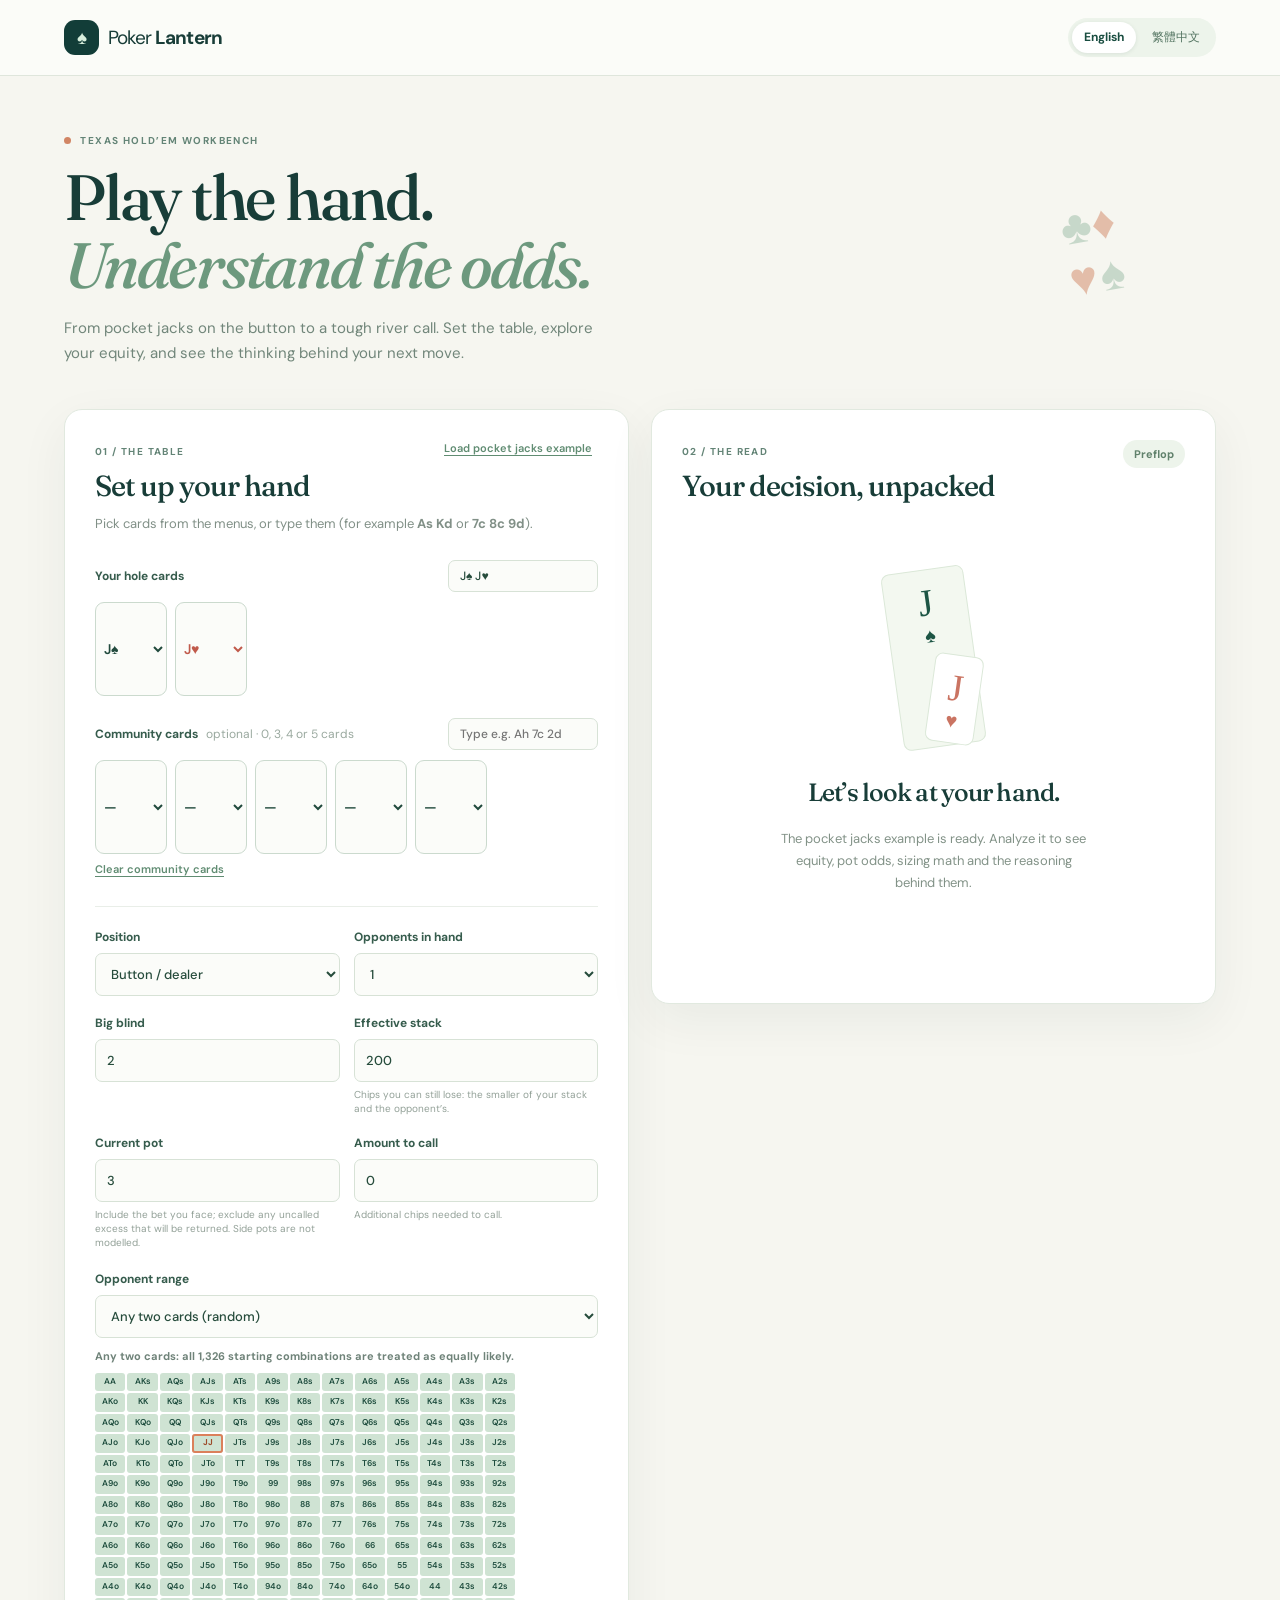
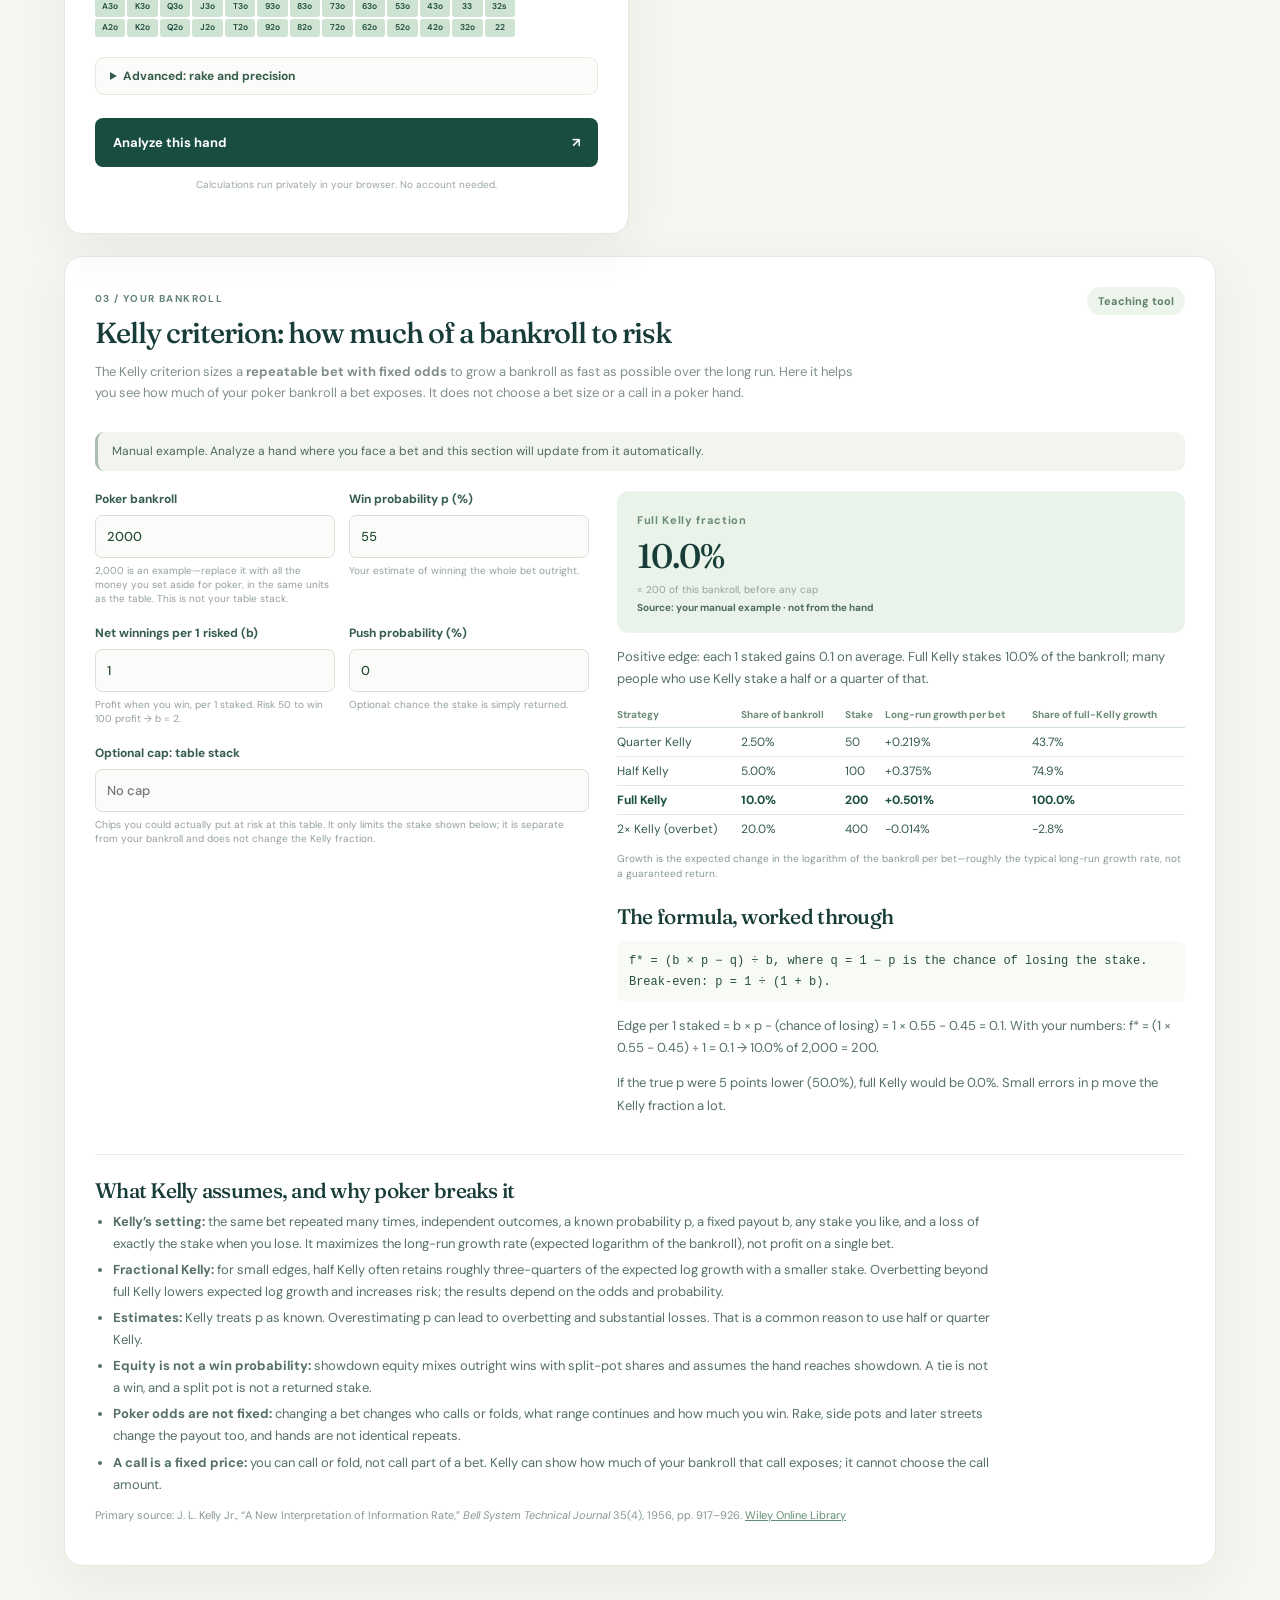
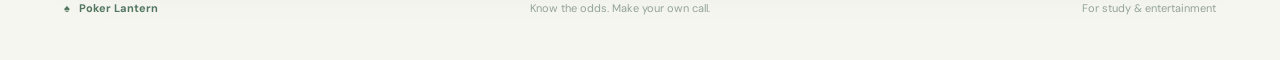
==== commit 8a565160: "Automatically sync Kelly example with hand analysis" ====
--- a/index.html
+++ b/index.html
@@ -10,7 +10,7 @@
 <details class="advanced"><summary>Advanced: rake and precision</summary><div class="fields"><label>Rake %<input id="rake" type="number" min="0" max="25" step="any" value="0" inputmode="decimal"><small>Assumed share of the whole final pot taken by the house; actual rake rules may differ.</small></label><label>Rake cap<input id="rakeCap" type="number" min="0" step="any" value="" placeholder="No cap" inputmode="decimal"><small>Maximum rake per pot, in chips. Blank = no cap.</small></label><label>Simulation precision<select id="precision"><option value="10000">Fast · 10,000 deals</option><option value="50000" selected>Standard · 50,000 deals</option><option value="200000">Precise · 200,000 deals</option></select><small>Heads-up on the flop, turn or river is always calculated exactly.</small></label></div></details>
 <button id="calculate" class="primary" type="button"><span>Analyze this hand</span><span>↗</span></button><p class="under-button">Calculations run privately in your browser. No account needed.</p><p id="error" class="error" role="alert"></p></section>
 <section class="results panel" aria-live="polite"><div class="section-heading"><div><span class="step">02 / THE READ</span><h2>Your decision, unpacked</h2></div><span id="street" class="street">Preflop</span></div><div id="empty" class="empty"><div class="empty-cards">J<span>♠</span> <i>J<span>♥</span></i></div><h3>Let’s look at your hand.</h3><p>The pocket jacks example is ready. Analyze it to see equity, pot odds, sizing math and the reasoning behind them.</p></div><div id="output" hidden><div class="decision"><div class="decision-top"><span>THE PRACTICAL READ</span><span id="confidence">SIMULATION</span></div><h3 id="action"></h3><p id="reason"></p><div id="sizing" class="sizing"></div><table id="sizeTable" class="size-table" hidden></table></div><div class="stats"><div><span>Showdown equity</span><strong id="equity"></strong><small id="equityNote"></small></div><div><span>Win / tie</span><strong id="winTie"></strong><small>Outright win / any split</small></div><div><span id="potOddsLabel">Break-even equity</span><strong id="potOdds"></strong><small id="oddsNote"></small></div></div><p id="handInfo" class="hand-info"></p><div class="detail"><h3>What the numbers mean</h3><p id="math"></p><p id="detail"></p><h3 id="distTitle">How your hand finishes</h3><div id="dist" class="dist"></div><p id="distNote" class="dist-note"></p><h3>Technique for this spot</h3><p id="technique"></p><div class="caution"><strong>Read this before acting</strong><p>Equity assumes every opponent holds a hand from the range you chose and that the hand reaches showdown. Real opponents narrow their ranges with every action, and future betting, fold equity, rake, side pots, tournament payouts and player tendencies can change the decision. The suggestions are rules of thumb built on these numbers—not solver output and not a guarantee of the best action.</p></div></div></div></section></div><section class="kelly panel" id="kelly" aria-labelledby="kellyTitle"><div class="section-heading"><div><span class="step">03 / YOUR BANKROLL</span><h2 id="kellyTitle">Kelly criterion: how much of a bankroll to risk</h2></div><span class="street">Teaching tool</span></div><p class="muted kelly-lede">The Kelly criterion sizes a <b>repeatable bet with fixed odds</b> to grow a bankroll as fast as possible over the long run. Here it helps you see how much of your poker bankroll a bet exposes. It does not choose a bet size or a call in a poker hand.</p>
-<div class="kelly-grid"><div class="kelly-inputs"><div class="fields"><label>Poker bankroll<input id="kBankroll" type="number" min="0.01" step="any" value="2000" inputmode="decimal"><small>All the money you set aside for poker, in the same units as the table. Not your table stack.</small></label><label>Win probability p (%)<input id="kP" type="number" min="0" max="100" step="any" value="55" inputmode="decimal"><small>Your estimate of winning the whole bet outright.</small></label><label>Net winnings per 1 risked (b)<input id="kB" type="number" min="0" step="any" value="1" inputmode="decimal"><small>Profit when you win, per 1 staked. Risk 50 to win 100 profit → b = 2.</small></label><label>Push probability (%)<input id="kPush" type="number" min="0" max="100" step="any" value="0" inputmode="decimal"><small>Optional: chance the stake is simply returned.</small></label><label class="span2">Optional cap: table stack<input id="kCap" type="number" min="0" step="any" value="" placeholder="No cap" inputmode="decimal"><small>Chips you could actually put at risk at this table. It only limits the stake shown below; it is separate from your bankroll and does not change the Kelly fraction.</small></label></div>
-<div class="kelly-import"><button id="kImport" class="secondary" type="button" disabled>Use this hand’s call as an example</button><p id="kImportHint" class="small-note">Analyze a hand where you face a bet first.</p><div id="kImportNote" class="import-note" hidden></div></div><p id="kError" class="error" role="alert"></p></div>
-<div class="kelly-out" aria-live="polite"><div class="kelly-headline"><span>Full Kelly fraction</span><strong id="kFull"></strong><small id="kFullNote"></small></div><p id="kVerdict" class="kelly-verdict"></p><table id="kTable" class="size-table"></table><p id="kExposure" class="exposure" hidden></p><h3>The formula, worked through</h3><p id="kFormula" class="formula"></p><p id="kWorked"></p><p id="kSensitivity"></p></div></div>
+<p id="kSync" class="sync-status" role="status" data-mode="manual"></p><div class="kelly-grid"><div class="kelly-inputs"><div class="fields"><label>Poker bankroll<input id="kBankroll" type="number" min="0.01" step="any" value="2000" inputmode="decimal"><small>2,000 is an example—replace it with all the money you set aside for poker, in the same units as the table. This is not your table stack.</small></label><label>Win probability p (%)<span id="kPSrc" class="src" hidden></span><input id="kP" type="number" min="0" max="100" step="any" value="55" inputmode="decimal"><small>Your estimate of winning the whole bet outright.</small></label><label>Net winnings per 1 risked (b)<span id="kBSrc" class="src" hidden></span><input id="kB" type="number" min="0" step="any" value="1" inputmode="decimal"><small>Profit when you win, per 1 staked. Risk 50 to win 100 profit → b = 2.</small></label><label>Push probability (%)<span id="kPushSrc" class="src" hidden></span><input id="kPush" type="number" min="0" max="100" step="any" value="0" inputmode="decimal"><small>Optional: chance the stake is simply returned.</small></label><label class="span2">Optional cap: table stack<input id="kCap" type="number" min="0" step="any" value="" placeholder="No cap" inputmode="decimal"><small>Chips you could actually put at risk at this table. It only limits the stake shown below; it is separate from your bankroll and does not change the Kelly fraction.</small></label></div>
+<div class="kelly-import"><div id="kHandNote" class="import-note" hidden></div></div><p id="kError" class="error" role="alert"></p></div>
+<div class="kelly-out" aria-live="polite"><div class="kelly-headline"><span>Full Kelly fraction</span><strong id="kFull"></strong><small id="kFullNote"></small><small id="kSource" class="k-source"></small></div><p id="kVerdict" class="kelly-verdict"></p><table id="kTable" class="size-table"></table><p id="kExposure" class="exposure" hidden></p><h3>The formula, worked through</h3><p id="kFormula" class="formula"></p><p id="kWorked"></p><p id="kSensitivity"></p></div></div>
 <div class="kelly-teach"><h3>What Kelly assumes, and why poker breaks it</h3><ul><li><b>Kelly’s setting:</b> the same bet repeated many times, independent outcomes, a known probability p, a fixed payout b, any stake you like, and a loss of exactly the stake when you lose. It maximizes the long-run growth rate (expected logarithm of the bankroll), not profit on a single bet.</li><li><b>Fractional Kelly:</b> for small edges, half Kelly often retains roughly three-quarters of the expected log growth with a smaller stake. Overbetting beyond full Kelly lowers expected log growth and increases risk; the results depend on the odds and probability.</li><li><b>Estimates:</b> Kelly treats p as known. Overestimating p can lead to overbetting and substantial losses. That is a common reason to use half or quarter Kelly.</li><li><b>Equity is not a win probability:</b> showdown equity mixes outright wins with split-pot shares and assumes the hand reaches showdown. A tie is not a win, and a split pot is not a returned stake.</li><li><b>Poker odds are not fixed:</b> changing a bet changes who calls or folds, what range continues and how much you win. Rake, side pots and later streets change the payout too, and hands are not identical repeats.</li><li><b>A call is a fixed price:</b> you can call or fold, not call part of a bet. Kelly can show how much of your bankroll that call exposes; it cannot choose the call amount.</li></ul><p class="source">Primary source: J. L. Kelly Jr., “A New Interpretation of Information Rate,” <i>Bell System Technical Journal</i> 35(4), 1956, pp. 917–926. <a href="https://onlinelibrary.wiley.com/doi/10.1002/j.1538-7305.1956.tb03809.x" rel="noopener" target="_blank">Wiley Online Library</a></p></div></section><footer><span>♠ &nbsp; Poker Lantern</span><span>Know the odds. Make your own call.</span><span>For study &amp; entertainment</span></footer></main><script src="poker.js"></script><script src="kelly.js"></script><script src="app.js"></script><script src="kelly-ui.js"></script><script src="language.js"></script></body></html>
--- a/style.css
+++ b/style.css
@@ -9,3 +9,5 @@
 .kelly{margin-top:22px}.kelly-lede{max-width:760px;line-height:1.6}.kelly-grid{display:grid;grid-template-columns:minmax(0,1fr) minmax(0,1.15fr);gap:28px;align-items:start}.fields .span2{grid-column:1/-1}.kelly-import{margin-top:20px}.secondary{border:1px solid #194d40;background:#fff;color:#194d40;border-radius:8px;padding:11px 14px;font:700 12px 'DM Sans',sans-serif;cursor:pointer}.secondary:disabled{opacity:.45;cursor:not-allowed}.small-note{font-size:11px;color:#879a8e;margin:8px 0 0;line-height:1.5}.import-note{margin-top:12px;background:#fcf7f2;border-left:3px solid #d79773;padding:10px 14px;font-size:12px;line-height:1.6;color:#5b5147}.import-note ul{margin:6px 0;padding-left:18px}.import-note li{margin:3px 0}.import-note .note-head{font-weight:700;margin:0}.import-note .stale{color:#b53f37;font-weight:700;margin:0 0 6px}
 .kelly-headline{background:#eaf3e9;border-radius:12px;padding:18px 20px}.kelly-headline span{font-size:11px;color:#6c8b75;font-weight:700;letter-spacing:.06em}.kelly-headline strong{display:block;font:500 34px Fraunces,Georgia,serif;letter-spacing:-.03em;margin:6px 0 2px;color:#183d38}.kelly-verdict,.kelly-out p{font-size:13px;line-height:1.7;color:#567164}.kelly-out h3,.kelly-teach h3{font-size:21px;margin:22px 0 6px}.size-table tr.full td{font-weight:700;color:#194d40}.size-table caption{font-size:10px;color:#879a8e;text-align:left;padding-top:8px;line-height:1.5}.formula{font-family:ui-monospace,Menlo,monospace;font-size:12px!important;background:#f7faf5;border-radius:8px;padding:10px 12px;color:#284f40!important}.exposure{background:#fcf7f2;border-radius:9px;padding:10px 14px;color:#5b5147!important}.kelly-teach{border-top:1px solid #e8eee7;margin-top:24px}.kelly-teach ul{padding-left:18px;margin:8px 0;max-width:900px}.kelly-teach li{font-size:13px;line-height:1.7;color:#567164;margin:4px 0}.source{font-size:11px;color:#879a8e;line-height:1.6}.source a{color:#608c72}
 @media(max-width:850px){.kelly-grid{grid-template-columns:1fr}}@media(max-width:520px){.kelly-headline strong{font-size:28px}#kTable{font-size:10.5px}#kTable th{font-size:9px}}
+.sync-status{font-size:12px;line-height:1.6;border-radius:9px;padding:10px 14px;margin:0 0 20px;background:#f1f4ef;color:#4f6a5d;border-left:3px solid #a9bcae}.sync-status[data-mode="synced"]{background:#eaf3e9;color:#1f5440;border-left-color:#3f8a64;font-weight:600}.sync-status[data-mode="stale"],.sync-status[data-mode="noCall"],.sync-status[data-mode="noPayout"],.sync-status[data-mode="detached"]{background:#fcf7f2;color:#6b4a35;border-left-color:#d79773}
+.src{display:inline-block;margin-left:6px;padding:1px 7px;border-radius:10px;background:#d6e8d9;color:#1f5440;font-size:10px;font-weight:700;vertical-align:1px}.k-source{display:block;margin-top:4px;font-weight:700;color:#4f6a5d}
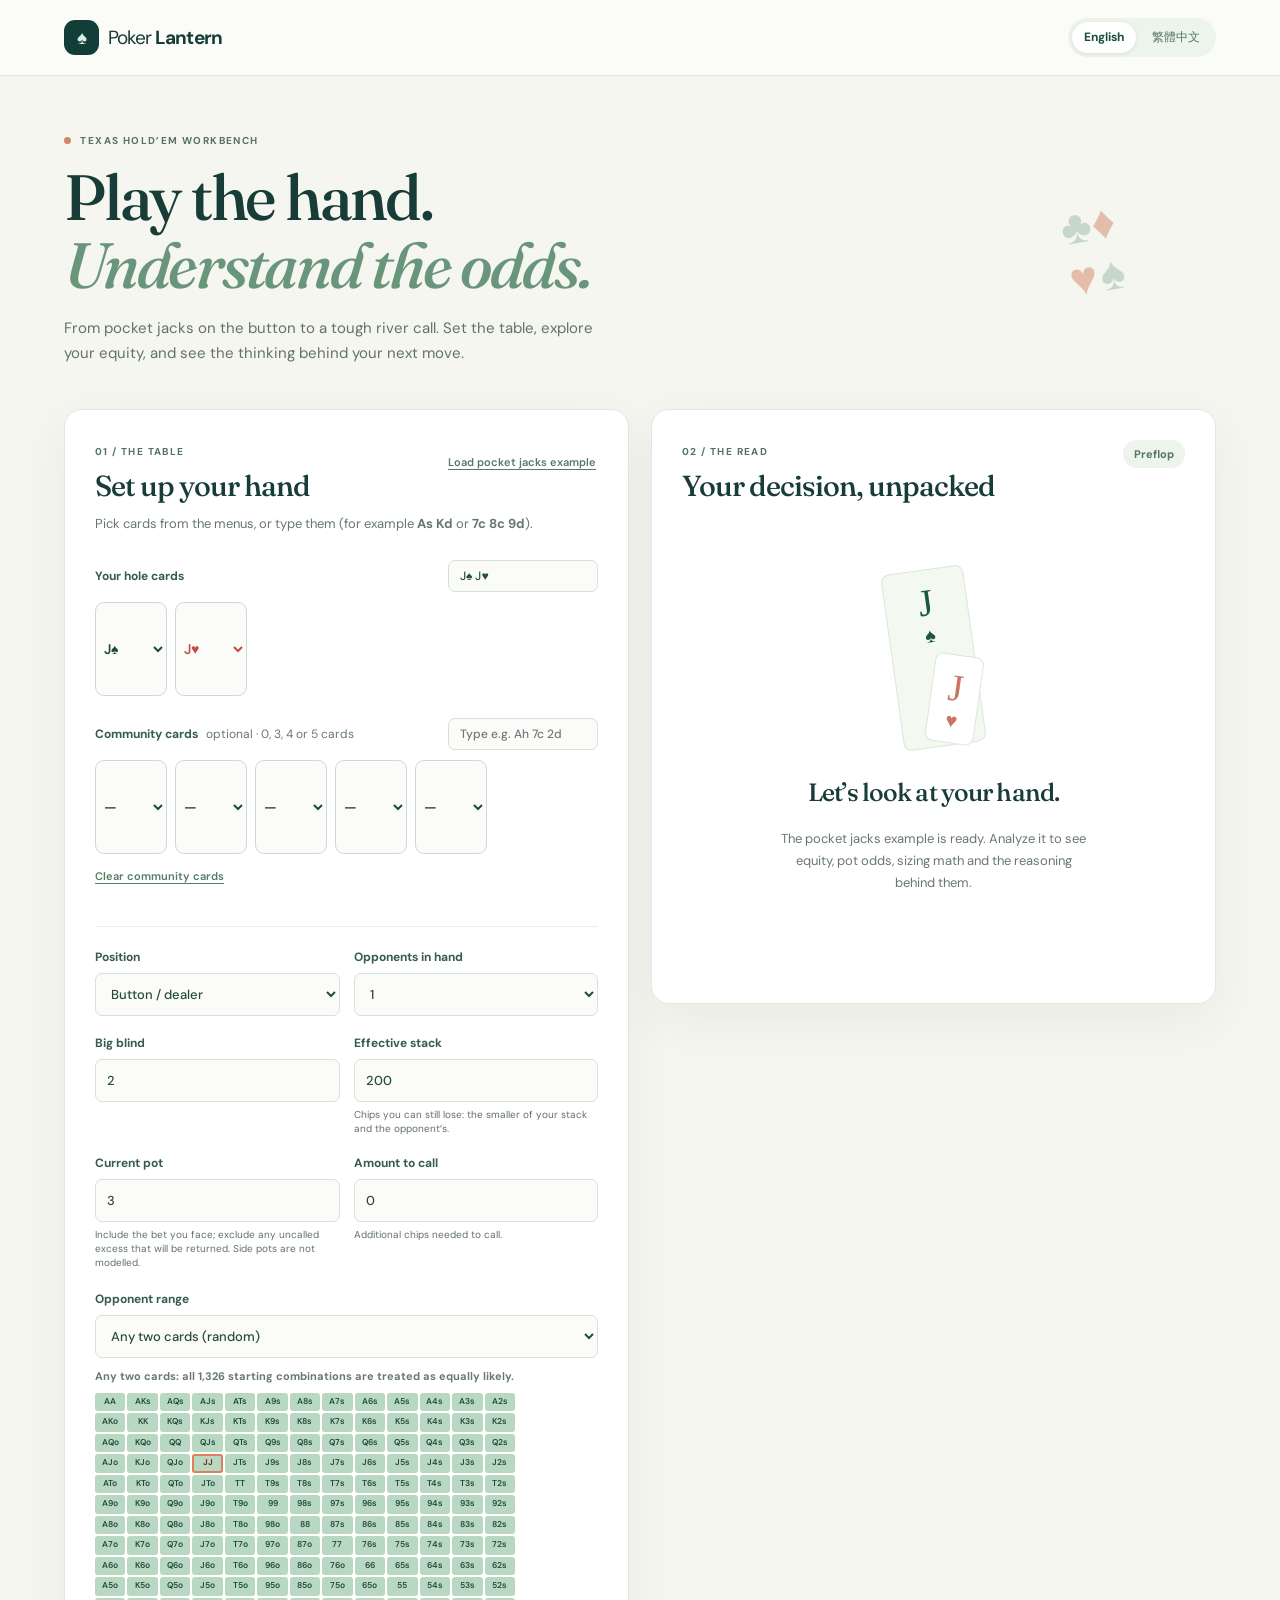
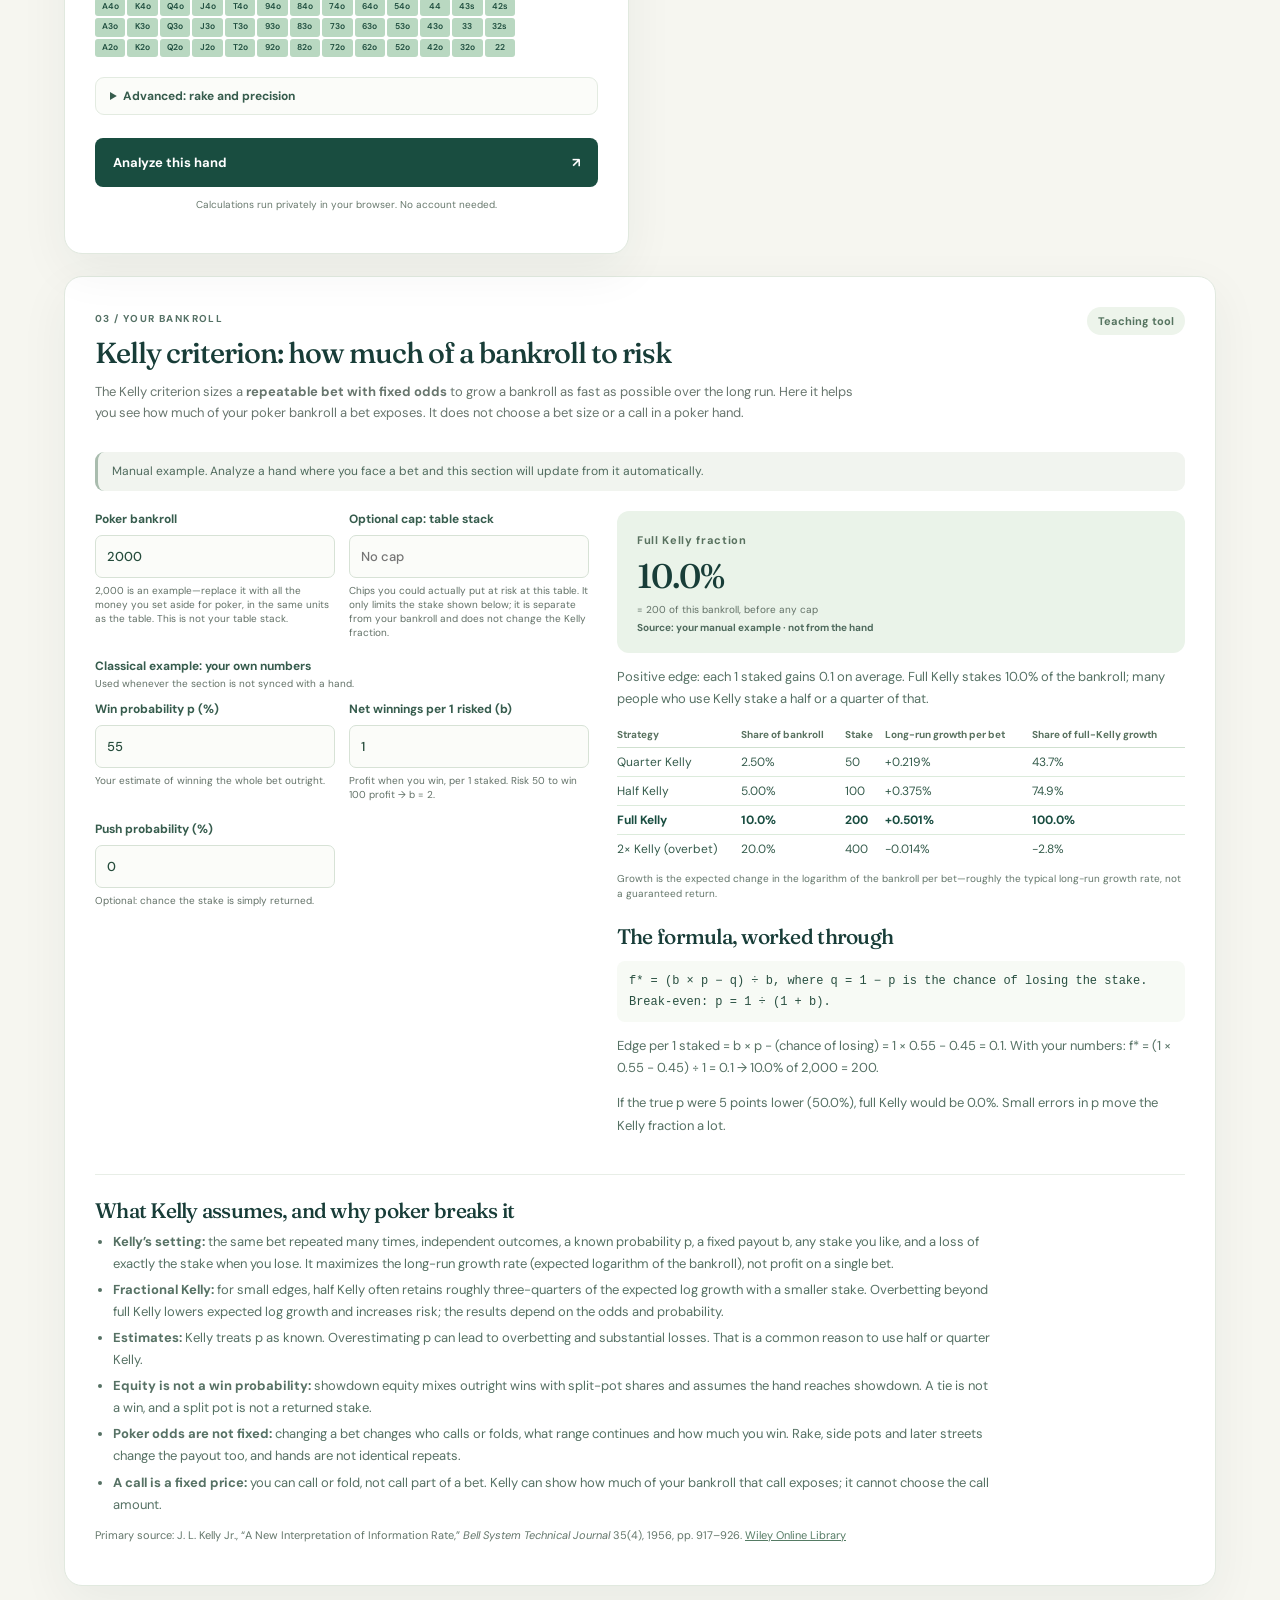
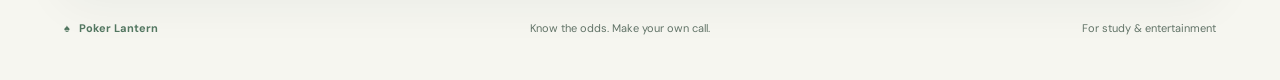
==== commit f178fc75: "Correct split-pot Kelly and improve accessibility" ====
--- a/index.html
+++ b/index.html
@@ -1,5 +1,5 @@
 <!doctype html>
-<html lang="en"><head><meta charset="utf-8"><meta name="viewport" content="width=device-width,initial-scale=1"><meta name="theme-color" content="#123d38"><meta name="description" content="Explore Texas Hold'em odds and practical decisions with Poker Lantern."><title>Poker Lantern — make the next decision clearer</title><link rel="preconnect" href="https://fonts.googleapis.com"><link rel="preconnect" href="https://fonts.gstatic.com" crossorigin><link href="https://fonts.googleapis.com/css2?family=DM+Sans:wght@400;500;600;700&family=Fraunces:opsz,wght@9..144,500;9..144,600&display=swap" rel="stylesheet"><link rel="stylesheet" href="style.css"></head>
+<html lang="en"><head><meta charset="utf-8"><meta name="viewport" content="width=device-width,initial-scale=1"><meta name="theme-color" content="#123d38"><meta name="description" content="Explore Texas Hold'em odds and practical decisions with Poker Lantern."><title>Poker Lantern — make the next decision clearer</title><link rel="preconnect" href="https://fonts.googleapis.com"><link rel="preconnect" href="https://fonts.gstatic.com" crossorigin><link href="https://fonts.googleapis.com/css2?family=DM+Sans:wght@400;500;600;700&family=Fraunces:opsz,wght@9..144,500;9..144,600&display=swap" rel="stylesheet"><link rel="stylesheet" href="style.css?v=20261101-kelly-outcomes"></head>
 <body><header><a class="brand" href="/"><span class="brand-icon">♠</span><span>Poker <b>Lantern</b></span></a><nav class="languages" aria-label="Language"><a href="index.html" aria-current="page">English</a><a href="zh.html">繁體中文</a></nav></header>
 <main><section class="intro"><div><div class="eyebrow"><span class="dot"></span> TEXAS HOLD’EM WORKBENCH</div><h1>Play the hand.<br><em>Understand the odds.</em></h1><p>From pocket jacks on the button to a tough river call. Set the table, explore your equity, and see the thinking behind your next move.</p></div><div class="intro-mark" aria-hidden="true"><span>♣</span><span>♦</span><span>♥</span><span>♠</span></div></section>
 <div class="workspace"><section class="setup panel"><div class="section-heading"><div><span class="step">01 / THE TABLE</span><h2>Set up your hand</h2></div><button id="example" class="text-button" type="button">Load pocket jacks example</button></div><p class="muted">Pick cards from the menus, or type them (for example <b>As Kd</b> or <b>7c 8c 9d</b>).</p>
@@ -10,7 +10,7 @@
 <details class="advanced"><summary>Advanced: rake and precision</summary><div class="fields"><label>Rake %<input id="rake" type="number" min="0" max="25" step="any" value="0" inputmode="decimal"><small>Assumed share of the whole final pot taken by the house; actual rake rules may differ.</small></label><label>Rake cap<input id="rakeCap" type="number" min="0" step="any" value="" placeholder="No cap" inputmode="decimal"><small>Maximum rake per pot, in chips. Blank = no cap.</small></label><label>Simulation precision<select id="precision"><option value="10000">Fast · 10,000 deals</option><option value="50000" selected>Standard · 50,000 deals</option><option value="200000">Precise · 200,000 deals</option></select><small>Heads-up on the flop, turn or river is always calculated exactly.</small></label></div></details>
 <button id="calculate" class="primary" type="button"><span>Analyze this hand</span><span>↗</span></button><p class="under-button">Calculations run privately in your browser. No account needed.</p><p id="error" class="error" role="alert"></p></section>
 <section class="results panel" aria-live="polite"><div class="section-heading"><div><span class="step">02 / THE READ</span><h2>Your decision, unpacked</h2></div><span id="street" class="street">Preflop</span></div><div id="empty" class="empty"><div class="empty-cards">J<span>♠</span> <i>J<span>♥</span></i></div><h3>Let’s look at your hand.</h3><p>The pocket jacks example is ready. Analyze it to see equity, pot odds, sizing math and the reasoning behind them.</p></div><div id="output" hidden><div class="decision"><div class="decision-top"><span>THE PRACTICAL READ</span><span id="confidence">SIMULATION</span></div><h3 id="action"></h3><p id="reason"></p><div id="sizing" class="sizing"></div><table id="sizeTable" class="size-table" hidden></table></div><div class="stats"><div><span>Showdown equity</span><strong id="equity"></strong><small id="equityNote"></small></div><div><span>Win / tie</span><strong id="winTie"></strong><small>Outright win / any split</small></div><div><span id="potOddsLabel">Break-even equity</span><strong id="potOdds"></strong><small id="oddsNote"></small></div></div><p id="handInfo" class="hand-info"></p><div class="detail"><h3>What the numbers mean</h3><p id="math"></p><p id="detail"></p><h3 id="distTitle">How your hand finishes</h3><div id="dist" class="dist"></div><p id="distNote" class="dist-note"></p><h3>Technique for this spot</h3><p id="technique"></p><div class="caution"><strong>Read this before acting</strong><p>Equity assumes every opponent holds a hand from the range you chose and that the hand reaches showdown. Real opponents narrow their ranges with every action, and future betting, fold equity, rake, side pots, tournament payouts and player tendencies can change the decision. The suggestions are rules of thumb built on these numbers—not solver output and not a guarantee of the best action.</p></div></div></div></section></div><section class="kelly panel" id="kelly" aria-labelledby="kellyTitle"><div class="section-heading"><div><span class="step">03 / YOUR BANKROLL</span><h2 id="kellyTitle">Kelly criterion: how much of a bankroll to risk</h2></div><span class="street">Teaching tool</span></div><p class="muted kelly-lede">The Kelly criterion sizes a <b>repeatable bet with fixed odds</b> to grow a bankroll as fast as possible over the long run. Here it helps you see how much of your poker bankroll a bet exposes. It does not choose a bet size or a call in a poker hand.</p>
-<p id="kSync" class="sync-status" role="status" data-mode="manual"></p><div class="kelly-grid"><div class="kelly-inputs"><div class="fields"><label>Poker bankroll<input id="kBankroll" type="number" min="0.01" step="any" value="2000" inputmode="decimal"><small>2,000 is an example—replace it with all the money you set aside for poker, in the same units as the table. This is not your table stack.</small></label><label>Win probability p (%)<span id="kPSrc" class="src" hidden></span><input id="kP" type="number" min="0" max="100" step="any" value="55" inputmode="decimal"><small>Your estimate of winning the whole bet outright.</small></label><label>Net winnings per 1 risked (b)<span id="kBSrc" class="src" hidden></span><input id="kB" type="number" min="0" step="any" value="1" inputmode="decimal"><small>Profit when you win, per 1 staked. Risk 50 to win 100 profit → b = 2.</small></label><label>Push probability (%)<span id="kPushSrc" class="src" hidden></span><input id="kPush" type="number" min="0" max="100" step="any" value="0" inputmode="decimal"><small>Optional: chance the stake is simply returned.</small></label><label class="span2">Optional cap: table stack<input id="kCap" type="number" min="0" step="any" value="" placeholder="No cap" inputmode="decimal"><small>Chips you could actually put at risk at this table. It only limits the stake shown below; it is separate from your bankroll and does not change the Kelly fraction.</small></label></div>
+<p id="kSync" class="sync-status" role="status" data-mode="manual"></p><div class="kelly-grid"><div class="kelly-inputs"><div class="fields"><label>Poker bankroll<input id="kBankroll" type="number" min="0.01" step="any" value="2000" inputmode="decimal"><small>2,000 is an example—replace it with all the money you set aside for poker, in the same units as the table. This is not your table stack.</small></label><label>Optional cap: table stack<input id="kCap" type="number" min="0" step="any" value="" placeholder="No cap" inputmode="decimal"><small>Chips you could actually put at risk at this table. It only limits the stake shown below; it is separate from your bankroll and does not change the Kelly fraction.</small></label></div><div id="kManual" class="k-group"><p class="k-group-title">Classical example: your own numbers<small>Used whenever the section is not synced with a hand.</small></p><div class="fields"><label>Win probability p (%)<input id="kP" type="number" min="0" max="100" step="any" value="55" inputmode="decimal"><small>Your estimate of winning the whole bet outright.</small></label><label>Net winnings per 1 risked (b)<input id="kB" type="number" min="0" step="any" value="1" inputmode="decimal"><small>Profit when you win, per 1 staked. Risk 50 to win 100 profit → b = 2.</small></label><label>Push probability (%)<input id="kPush" type="number" min="0" max="100" step="any" value="0" inputmode="decimal"><small>Optional: chance the stake is simply returned.</small></label></div></div><div id="kHandModel" class="k-group" hidden><p class="k-group-title">From the current hand: hypothetical fixed-outcome model</p><table id="kOutcomes" class="size-table outcomes" aria-label="Outcomes of the fixed call, per chip called"></table><button id="kUseManual" class="secondary" type="button">Use my own p and b instead</button></div>
 <div class="kelly-import"><div id="kHandNote" class="import-note" hidden></div></div><p id="kError" class="error" role="alert"></p></div>
 <div class="kelly-out" aria-live="polite"><div class="kelly-headline"><span>Full Kelly fraction</span><strong id="kFull"></strong><small id="kFullNote"></small><small id="kSource" class="k-source"></small></div><p id="kVerdict" class="kelly-verdict"></p><table id="kTable" class="size-table"></table><p id="kExposure" class="exposure" hidden></p><h3>The formula, worked through</h3><p id="kFormula" class="formula"></p><p id="kWorked"></p><p id="kSensitivity"></p></div></div>
-<div class="kelly-teach"><h3>What Kelly assumes, and why poker breaks it</h3><ul><li><b>Kelly’s setting:</b> the same bet repeated many times, independent outcomes, a known probability p, a fixed payout b, any stake you like, and a loss of exactly the stake when you lose. It maximizes the long-run growth rate (expected logarithm of the bankroll), not profit on a single bet.</li><li><b>Fractional Kelly:</b> for small edges, half Kelly often retains roughly three-quarters of the expected log growth with a smaller stake. Overbetting beyond full Kelly lowers expected log growth and increases risk; the results depend on the odds and probability.</li><li><b>Estimates:</b> Kelly treats p as known. Overestimating p can lead to overbetting and substantial losses. That is a common reason to use half or quarter Kelly.</li><li><b>Equity is not a win probability:</b> showdown equity mixes outright wins with split-pot shares and assumes the hand reaches showdown. A tie is not a win, and a split pot is not a returned stake.</li><li><b>Poker odds are not fixed:</b> changing a bet changes who calls or folds, what range continues and how much you win. Rake, side pots and later streets change the payout too, and hands are not identical repeats.</li><li><b>A call is a fixed price:</b> you can call or fold, not call part of a bet. Kelly can show how much of your bankroll that call exposes; it cannot choose the call amount.</li></ul><p class="source">Primary source: J. L. Kelly Jr., “A New Interpretation of Information Rate,” <i>Bell System Technical Journal</i> 35(4), 1956, pp. 917–926. <a href="https://onlinelibrary.wiley.com/doi/10.1002/j.1538-7305.1956.tb03809.x" rel="noopener" target="_blank">Wiley Online Library</a></p></div></section><footer><span>♠ &nbsp; Poker Lantern</span><span>Know the odds. Make your own call.</span><span>For study &amp; entertainment</span></footer></main><script src="poker.js"></script><script src="kelly.js"></script><script src="app.js"></script><script src="kelly-ui.js"></script><script src="language.js"></script></body></html>
+<div class="kelly-teach"><h3>What Kelly assumes, and why poker breaks it</h3><ul><li><b>Kelly’s setting:</b> the same bet repeated many times, independent outcomes, a known probability p, a fixed payout b, any stake you like, and a loss of exactly the stake when you lose. It maximizes the long-run growth rate (expected logarithm of the bankroll), not profit on a single bet.</li><li><b>Fractional Kelly:</b> for small edges, half Kelly often retains roughly three-quarters of the expected log growth with a smaller stake. Overbetting beyond full Kelly lowers expected log growth and increases risk; the results depend on the odds and probability.</li><li><b>Estimates:</b> Kelly treats p as known. Overestimating p can lead to overbetting and substantial losses. That is a common reason to use half or quarter Kelly.</li><li><b>Equity is not a win probability:</b> showdown equity mixes outright wins with split-pot shares and assumes the hand reaches showdown. A tie is not a win, and a split pot is not a returned stake.</li><li><b>Poker odds are not fixed:</b> changing a bet changes who calls or folds, what range continues and how much you win. Rake, side pots and later streets change the payout too, and hands are not identical repeats.</li><li><b>A call is a fixed price:</b> you can call or fold, not call part of a bet. Kelly can show how much of your bankroll that call exposes; it cannot choose the call amount.</li></ul><p class="source">Primary source: J. L. Kelly Jr., “A New Interpretation of Information Rate,” <i>Bell System Technical Journal</i> 35(4), 1956, pp. 917–926. <a href="https://onlinelibrary.wiley.com/doi/10.1002/j.1538-7305.1956.tb03809.x" rel="noopener" target="_blank">Wiley Online Library</a></p></div></section><footer><span>♠ &nbsp; Poker Lantern</span><span>Know the odds. Make your own call.</span><span>For study &amp; entertainment</span></footer></main><script src="poker.js?v=20261101-kelly-outcomes"></script><script src="kelly.js?v=20261101-kelly-outcomes"></script><script src="app.js?v=20261101-kelly-outcomes"></script><script src="kelly-ui.js?v=20261101-kelly-outcomes"></script><script src="language.js?v=20261101-kelly-outcomes"></script></body></html>
--- a/style.css
+++ b/style.css
@@ -1,13 +1,17 @@
 [hidden]{display:none!important}
-:root{--ink:#183d38;--deep:#123d38;--mint:#d6e8d9;--paper:#f6f6f0;--line:#dce5db;--orange:#db805b;--muted:#6c7f76;--white:#fff;--shadow:0 16px 50px rgba(20,54,45,.06)}*{box-sizing:border-box}body{margin:0;background:var(--paper);color:var(--ink);font-family:'DM Sans',sans-serif;font-size:15px}header{height:76px;border-bottom:1px solid #dfe6dc;display:flex;align-items:center;justify-content:space-between;padding:0 max(5vw,24px);background:#fbfcf8}.brand{color:var(--ink);text-decoration:none;font-size:19px;letter-spacing:-.05em}.brand b{font-weight:700}.brand-icon{display:inline-grid;place-items:center;background:var(--deep);color:#d7eedc;width:35px;height:35px;border-radius:11px;margin-right:9px;font-size:19px}.header-note{color:#809188;font-size:12px}main{max-width:1420px;margin:auto;padding:0 5vw}.intro{display:flex;justify-content:space-between;align-items:center;padding:58px 0 42px}.eyebrow,.step{font-size:10px;font-weight:700;letter-spacing:.14em;color:#638476}.dot{display:inline-block;width:7px;height:7px;background:#d18564;border-radius:50%;margin-right:6px}h1,h2,h3{font-family:Fraunces,Georgia,serif;font-weight:500;letter-spacing:-.035em}h1{font-size:clamp(42px,5vw,67px);line-height:1.07;margin:16px 0}h1 em{font-weight:500;color:#6d997e}.intro p{color:#71867a;line-height:1.7;max-width:530px;margin:0}.intro-mark{display:grid;grid-template-columns:repeat(2,1fr);transform:rotate(-10deg);font-family:Georgia,serif;color:#b4ccba;font-size:47px;line-height:1.1;margin-right:7vw;opacity:.7}.intro-mark span:nth-child(2),.intro-mark span:nth-child(3){color:#dba68c}.workspace{display:grid;grid-template-columns:minmax(0,1fr) minmax(0,1fr);gap:22px;align-items:start}.panel{background:white;border:1px solid #e1e9df;border-radius:18px;box-shadow:var(--shadow);padding:30px}.section-heading{display:flex;justify-content:space-between;gap:12px;align-items:flex-start}.section-heading h2{font-size:29px;margin:8px 0 0}.text-button{border:0;background:none;color:#608c72;text-decoration:underline;text-underline-offset:3px;font:600 11px 'DM Sans',sans-serif;cursor:pointer;text-align:right}.muted{font-size:13px;color:#819087;margin:12px 0 28px}.card-group{margin:22px 0}.card-group>label,.fields label,.assumption{display:block;font-size:12px;font-weight:700;color:#365c4d}.optional{color:#9aa99f;font-weight:400;margin-left:5px}.card-row{display:flex;flex-wrap:wrap;gap:8px;margin-top:10px}.card-select{width:72px;height:94px;border:1px solid #cbdace;border-radius:9px;background:#fbfcf9;color:#214a3d;padding:4px;font:600 14px 'DM Sans',sans-serif;cursor:pointer}.card-select.red{color:#c05a4b}.card-select:focus-visible,input:focus-visible,select:focus-visible,button:focus-visible{outline:3px solid #dda27f;outline-offset:2px}.divider{border-top:1px solid #e9eee8;margin:28px 0 22px}.fields{display:grid;grid-template-columns:1fr 1fr;gap:19px 14px}input,select:not(.card-select){display:block;width:100%;height:43px;margin-top:8px;border:1px solid #d7e2d6;border-radius:7px;background:#fbfcf9;color:#264c3c;padding:0 11px;font:500 13px 'DM Sans',sans-serif}small{display:block;color:#93a198;font-size:10px;font-weight:400;margin-top:6px;line-height:1.4}.assumption{margin-top:21px}.primary{width:100%;margin-top:23px;padding:16px 18px;display:flex;justify-content:space-between;align-items:center;border:0;border-radius:8px;background:#194d40;color:white;font:700 13px 'DM Sans',sans-serif;cursor:pointer}.primary:hover{background:#26634f}.primary:disabled{opacity:.6;cursor:wait}.under-button{text-align:center;color:#9aa89e;font-size:10px;margin:11px 0 0}.error{color:#b53f37;font-size:12px}.street{background:#edf4eb;color:#60816b;padding:7px 11px;border-radius:20px;font-size:11px;font-weight:700}.empty{min-height:470px;display:flex;flex-direction:column;align-items:center;justify-content:center;text-align:center;padding:40px}.empty-cards{font-family:Georgia,serif;font-size:38px;color:#1c5544;transform:rotate(-8deg);margin-bottom:15px}.empty-cards>span,.empty-cards i span{display:block;font-size:20px}.empty-cards,.empty-cards i{background:#f3f8f0;border:1px solid #dbe8d8;border-radius:8px;padding:10px 16px;display:inline-block}.empty-cards i{position:relative;left:15px;top:10px;background:#fff;color:#ca7462;transform:rotate(16deg);font-style:normal}.empty h3{font-size:25px;margin:15px 0 8px}.empty p{font-size:13px;line-height:1.7;color:#829287;max-width:310px}.decision{background:#eaf3e9;border-radius:12px;padding:22px;margin-top:26px}.decision-top{display:flex;justify-content:space-between;color:#6c8b75;font-size:9px;letter-spacing:.12em;font-weight:700}.decision h3{font-size:31px;margin:14px 0 8px}.decision p,.detail p{font-size:13px;line-height:1.7;color:#567164}.sizing{padding-top:12px;color:#235b42;font-size:13px;font-weight:700}.stats{display:grid;grid-template-columns:repeat(3,1fr);gap:12px;margin:26px 0;padding-bottom:24px;border-bottom:1px solid #e8eee7}.stats span{font-size:11px;color:#85998a}.stats strong{display:block;font-size:23px;letter-spacing:-.04em;margin-top:7px}.detail h3{font-size:21px;margin:23px 0 6px}.caution{border-left:3px solid #d79773;padding:10px 14px;background:#fcf7f2;margin-top:22px}.caution strong{font-size:12px}.caution p{font-size:11px;margin:5px 0 0}footer{display:flex;justify-content:space-between;gap:15px;flex-wrap:wrap;padding:35px 0 45px;color:#92a398;font-size:11px}footer span:first-child{font-weight:700;color:#527660}@media(max-width:850px){.workspace{grid-template-columns:1fr}.intro-mark{margin-right:2vw}.empty{min-height:280px}.intro{padding:45px 0 35px}}@media(max-width:520px){header{height:65px}.header-note,.intro-mark{display:none}main{padding:0 16px}.intro{padding:37px 0 28px}h1{font-size:42px}.panel{padding:21px 18px;border-radius:14px}.section-heading h2{font-size:25px}.card-select{width:54px;height:75px;font-size:12px}.card-row{gap:5px}.stats{gap:6px}.stats strong{font-size:19px}.stats span{font-size:10px}.text-button{max-width:105px}.fields{gap:16px 10px}}
+:root{--ink:#183d38;--deep:#123d38;--mint:#d6e8d9;--paper:#f6f6f0;--line:#dce5db;--orange:#db805b;--muted:#6c7f76;--white:#fff;--shadow:0 16px 50px rgba(20,54,45,.06)}*{box-sizing:border-box}body{margin:0;background:var(--paper);color:var(--ink);font-family:'DM Sans',sans-serif;font-size:15px}header{height:76px;border-bottom:1px solid #dfe6dc;display:flex;align-items:center;justify-content:space-between;padding:0 max(5vw,24px);background:#fbfcf8}.brand{color:var(--ink);text-decoration:none;font-size:19px;letter-spacing:-.05em}.brand b{font-weight:700}.brand-icon{display:inline-grid;place-items:center;background:var(--deep);color:#d7eedc;width:35px;height:35px;border-radius:11px;margin-right:9px;font-size:19px}.header-note{color:#66766d;font-size:12px}main{max-width:1420px;margin:auto;padding:0 5vw}.intro{display:flex;justify-content:space-between;align-items:center;padding:58px 0 42px}.eyebrow,.step{font-size:10px;font-weight:700;letter-spacing:.14em;color:#557165}.dot{display:inline-block;width:7px;height:7px;background:#d18564;border-radius:50%;margin-right:6px}h1,h2,h3{font-family:Fraunces,Georgia,serif;font-weight:500;letter-spacing:-.035em}h1{font-size:clamp(42px,5vw,67px);line-height:1.07;margin:16px 0}h1 em{font-weight:500;color:#69967a}.intro p{color:#617368;line-height:1.7;max-width:530px;margin:0}.intro-mark{display:grid;grid-template-columns:repeat(2,1fr);transform:rotate(-10deg);font-family:Georgia,serif;color:#b4ccba;font-size:47px;line-height:1.1;margin-right:7vw;opacity:.7}.intro-mark span:nth-child(2),.intro-mark span:nth-child(3){color:#dba68c}.workspace{display:grid;grid-template-columns:minmax(0,1fr) minmax(0,1fr);gap:22px;align-items:start}.panel{background:white;border:1px solid #e1e9df;border-radius:18px;box-shadow:var(--shadow);padding:30px}.section-heading{display:flex;justify-content:space-between;gap:12px;align-items:flex-start}.section-heading h2{font-size:29px;margin:8px 0 0}.text-button{border:0;background:none;color:#557b64;text-decoration:underline;text-underline-offset:3px;font:600 11px 'DM Sans',sans-serif;cursor:pointer;text-align:right}.muted{font-size:13px;color:#68766e;margin:12px 0 28px}.card-group{margin:22px 0}.card-group>label,.fields label,.assumption{display:block;font-size:12px;font-weight:700;color:#365c4d}.optional{color:#67796d;font-weight:400;margin-left:5px}.card-row{display:flex;flex-wrap:wrap;gap:8px;margin-top:10px}.card-select{width:72px;height:94px;border:1px solid #cbdace;border-radius:9px;background:#fbfcf9;color:#214a3d;padding:4px;font:600 14px 'DM Sans',sans-serif;cursor:pointer}.card-select.red{color:#bc5242}.card-select:focus-visible,input:focus-visible,select:focus-visible,button:focus-visible{outline:3px solid #dda27f;outline-offset:2px}.divider{border-top:1px solid #e9eee8;margin:28px 0 22px}.fields{display:grid;grid-template-columns:1fr 1fr;gap:19px 14px}input,select:not(.card-select){display:block;width:100%;height:43px;margin-top:8px;border:1px solid #d7e2d6;border-radius:7px;background:#fbfcf9;color:#264c3c;padding:0 11px;font:500 13px 'DM Sans',sans-serif}small{display:block;color:#627167;font-size:10px;font-weight:400;margin-top:6px;line-height:1.4}.assumption{margin-top:21px}.primary{width:100%;margin-top:23px;padding:16px 18px;display:flex;justify-content:space-between;align-items:center;border:0;border-radius:8px;background:#194d40;color:white;font:700 13px 'DM Sans',sans-serif;cursor:pointer}.primary:hover{background:#26634f}.primary:disabled{opacity:.6;cursor:wait}.under-button{text-align:center;color:#68796d;font-size:10px;margin:11px 0 0}.error{color:#b53f37;font-size:12px}.street{background:#edf4eb;color:#567460;padding:7px 11px;border-radius:20px;font-size:11px;font-weight:700}.empty{min-height:470px;display:flex;flex-direction:column;align-items:center;justify-content:center;text-align:center;padding:40px}.empty-cards{font-family:Georgia,serif;font-size:38px;color:#1c5544;transform:rotate(-8deg);margin-bottom:15px}.empty-cards>span,.empty-cards i span{display:block;font-size:20px}.empty-cards,.empty-cards i{background:#f3f8f0;border:1px solid #dbe8d8;border-radius:8px;padding:10px 16px;display:inline-block}.empty-cards i{position:relative;left:15px;top:10px;background:#fff;color:#ca7462;transform:rotate(16deg);font-style:normal}.empty h3{font-size:25px;margin:15px 0 8px}.empty p{font-size:13px;line-height:1.7;color:#69786e;max-width:310px}.decision{background:#eaf3e9;border-radius:12px;padding:22px;margin-top:26px}.decision-top{display:flex;justify-content:space-between;color:#58715f;font-size:9px;letter-spacing:.12em;font-weight:700}.decision h3{font-size:31px;margin:14px 0 8px}.decision p,.detail p{font-size:13px;line-height:1.7;color:#567164}.sizing{padding-top:12px;color:#235b42;font-size:13px;font-weight:700}.stats{display:grid;grid-template-columns:repeat(3,1fr);gap:12px;margin:26px 0;padding-bottom:24px;border-bottom:1px solid #e8eee7}.stats span{font-size:11px;color:#667a6b}.stats strong{display:block;font-size:23px;letter-spacing:-.04em;margin-top:7px}.detail h3{font-size:21px;margin:23px 0 6px}.caution{border-left:3px solid #d79773;padding:10px 14px;background:#fcf7f2;margin-top:22px}.caution strong{font-size:12px}.caution p{font-size:11px;margin:5px 0 0}footer{display:flex;justify-content:space-between;gap:15px;flex-wrap:wrap;padding:35px 0 45px;color:#617367;font-size:11px}footer span:first-child{font-weight:700;color:#527660}@media(max-width:850px){.workspace{grid-template-columns:1fr}.intro-mark{margin-right:2vw}.empty{min-height:280px}.intro{padding:45px 0 35px}}@media(max-width:520px){header{height:65px}.header-note,.intro-mark{display:none}main{padding:0 16px}.intro{padding:37px 0 28px}h1{font-size:42px}.panel{padding:21px 18px;border-radius:14px}.section-heading h2{font-size:25px}.card-select{width:54px;height:75px;font-size:12px}.card-row{gap:5px}.stats{gap:6px}.stats strong{font-size:19px}.stats span{font-size:10px}.text-button{max-width:105px}.fields{gap:16px 10px}}
 .languages{display:flex;gap:4px;background:#edf4eb;border-radius:20px;padding:4px;font-size:12px}.languages a{color:#537461;text-decoration:none;padding:7px 12px;border-radius:16px}.languages a[aria-current="page"]{background:white;color:#194d40;font-weight:700;box-shadow:0 1px 4px #163a2618}@media(max-width:520px){.languages a{padding:7px 9px}}
-.group-head{display:flex;justify-content:space-between;align-items:center;gap:10px;flex-wrap:wrap}.group-label{font-size:12px;font-weight:700;color:#365c4d}input.quick{width:150px;height:32px;margin:0;font-size:12px}.text-button.left{text-align:left;padding:8px 0 0}.assumption label{display:block;font-size:12px;font-weight:700;color:#365c4d;margin-top:12px}.assumption label:first-child{margin-top:0}.range-summary{font-size:11px;line-height:1.55;color:#6f8379;margin:10px 0 8px}.range-grid{display:grid;grid-template-columns:repeat(13,1fr);gap:2px;max-width:420px}.range-grid span{font-size:8.5px;line-height:1;padding:5px 0;text-align:center;border-radius:3px;background:#f1f4ef;color:#a2b0a7}.range-grid span.in{background:#cfe3d3;color:#1d4c3d;font-weight:600}.range-grid span.hero{outline:2px solid #db805b;outline-offset:-2px;color:#9c4a2a;font-weight:700}
+.group-head{display:flex;justify-content:space-between;align-items:center;gap:10px;flex-wrap:wrap}.group-label{font-size:12px;font-weight:700;color:#365c4d}input.quick{width:150px;height:32px;margin:0;font-size:12px}.text-button.left{text-align:left;padding:8px 0 0}.assumption label{display:block;font-size:12px;font-weight:700;color:#365c4d;margin-top:12px}.assumption label:first-child{margin-top:0}.range-summary{font-size:11px;line-height:1.55;color:#677970;margin:10px 0 8px}.range-grid{display:grid;grid-template-columns:repeat(13,1fr);gap:2px;max-width:420px}.range-grid span{font-size:8.5px;line-height:1;padding:5px 0;text-align:center;border-radius:3px;background:#f1f4ef;color:#617267}.range-grid span.in{background:#b9d8c1;color:#1d4c3d;font-weight:600}.range-grid span.hero{outline:2px solid #db805b;outline-offset:-2px;color:#7a3317;font-weight:700}
 .advanced{margin-top:20px;border:1px solid #e3ebe1;border-radius:9px;padding:10px 14px;background:#fbfcf9}.advanced summary{cursor:pointer;font-size:12px;font-weight:700;color:#365c4d}.advanced .fields{margin-top:14px}
-.size-table{width:100%;border-collapse:collapse;margin-top:14px;font-size:12px;color:#355c4c}.size-table th{font-size:10px;text-align:left;color:#6c8b75;font-weight:700;padding:4px 6px 6px 0;border-bottom:1px solid #cfe0cf}.size-table td{padding:6px 6px 6px 0;border-bottom:1px solid #dcebdc}.size-table tr:last-child td{border-bottom:0}
-.hand-info{font-size:13px;line-height:1.6;color:#355c4c;background:#f7faf5;border-radius:9px;padding:10px 14px;margin:0 0 6px}.dist{display:grid;gap:6px;margin-top:10px}.bar{display:grid;grid-template-columns:120px 1fr 52px;align-items:center;gap:10px;font-size:12px;color:#456a5a}.bar i{height:8px;background:#eef3ec;border-radius:5px;overflow:hidden}.bar b{display:block;height:100%;background:#6d997e;border-radius:5px}.bar em{font-style:normal;text-align:right;font-variant-numeric:tabular-nums}.dist-note{font-size:11px!important;color:#879a8e!important}
-@media(max-width:520px){input.quick{width:100%}.range-grid span{font-size:7px;padding:4px 0}.bar{grid-template-columns:96px 1fr 46px}.size-table{font-size:11px}}
-.kelly{margin-top:22px}.kelly-lede{max-width:760px;line-height:1.6}.kelly-grid{display:grid;grid-template-columns:minmax(0,1fr) minmax(0,1.15fr);gap:28px;align-items:start}.fields .span2{grid-column:1/-1}.kelly-import{margin-top:20px}.secondary{border:1px solid #194d40;background:#fff;color:#194d40;border-radius:8px;padding:11px 14px;font:700 12px 'DM Sans',sans-serif;cursor:pointer}.secondary:disabled{opacity:.45;cursor:not-allowed}.small-note{font-size:11px;color:#879a8e;margin:8px 0 0;line-height:1.5}.import-note{margin-top:12px;background:#fcf7f2;border-left:3px solid #d79773;padding:10px 14px;font-size:12px;line-height:1.6;color:#5b5147}.import-note ul{margin:6px 0;padding-left:18px}.import-note li{margin:3px 0}.import-note .note-head{font-weight:700;margin:0}.import-note .stale{color:#b53f37;font-weight:700;margin:0 0 6px}
-.kelly-headline{background:#eaf3e9;border-radius:12px;padding:18px 20px}.kelly-headline span{font-size:11px;color:#6c8b75;font-weight:700;letter-spacing:.06em}.kelly-headline strong{display:block;font:500 34px Fraunces,Georgia,serif;letter-spacing:-.03em;margin:6px 0 2px;color:#183d38}.kelly-verdict,.kelly-out p{font-size:13px;line-height:1.7;color:#567164}.kelly-out h3,.kelly-teach h3{font-size:21px;margin:22px 0 6px}.size-table tr.full td{font-weight:700;color:#194d40}.size-table caption{font-size:10px;color:#879a8e;text-align:left;padding-top:8px;line-height:1.5}.formula{font-family:ui-monospace,Menlo,monospace;font-size:12px!important;background:#f7faf5;border-radius:8px;padding:10px 12px;color:#284f40!important}.exposure{background:#fcf7f2;border-radius:9px;padding:10px 14px;color:#5b5147!important}.kelly-teach{border-top:1px solid #e8eee7;margin-top:24px}.kelly-teach ul{padding-left:18px;margin:8px 0;max-width:900px}.kelly-teach li{font-size:13px;line-height:1.7;color:#567164;margin:4px 0}.source{font-size:11px;color:#879a8e;line-height:1.6}.source a{color:#608c72}
+.size-table{width:100%;border-collapse:collapse;margin-top:14px;font-size:12px;color:#355c4c}.size-table th{font-size:10px;text-align:left;color:#58715f;font-weight:700;padding:4px 6px 6px 0;border-bottom:1px solid #cfe0cf}.size-table td{padding:6px 6px 6px 0;border-bottom:1px solid #dcebdc}.size-table tr:last-child td{border-bottom:0}
+.hand-info{font-size:13px;line-height:1.6;color:#355c4c;background:#f7faf5;border-radius:9px;padding:10px 14px;margin:0 0 6px}.dist{display:grid;gap:6px;margin-top:10px}.bar{display:grid;grid-template-columns:120px 1fr 52px;align-items:center;gap:10px;font-size:12px;color:#456a5a}.bar i{height:8px;background:#eef3ec;border-radius:5px;overflow:hidden}.bar b{display:block;height:100%;background:#69967a;border-radius:5px}.bar em{font-style:normal;text-align:right;font-variant-numeric:tabular-nums}.dist-note{font-size:11px!important;color:#63766a!important}
+@media(max-width:520px){input.quick{width:100%}.range-grid span{font-size:8px;padding:4px 0}.bar{grid-template-columns:96px 1fr 46px}.size-table{font-size:11px}}
+.kelly{margin-top:22px}.kelly-lede{max-width:760px;line-height:1.6}.kelly-grid{display:grid;grid-template-columns:minmax(0,1fr) minmax(0,1.15fr);gap:28px;align-items:start}.fields .span2{grid-column:1/-1}.kelly-import{margin-top:20px}.secondary{border:1px solid #194d40;background:#fff;color:#194d40;border-radius:8px;padding:11px 14px;font:700 12px 'DM Sans',sans-serif;cursor:pointer}.secondary:disabled{opacity:.45;cursor:not-allowed}.small-note{font-size:11px;color:#63766a;margin:8px 0 0;line-height:1.5}.import-note{margin-top:12px;background:#fcf7f2;border-left:3px solid #d79773;padding:10px 14px;font-size:12px;line-height:1.6;color:#5b5147}.import-note ul{margin:6px 0;padding-left:18px}.import-note li{margin:3px 0}.import-note .note-head{font-weight:700;margin:0}.import-note .stale{color:#b53f37;font-weight:700;margin:0 0 6px}
+.kelly-headline{background:#eaf3e9;border-radius:12px;padding:18px 20px}.kelly-headline span{font-size:11px;color:#58715f;font-weight:700;letter-spacing:.06em}.kelly-headline strong{display:block;font:500 34px Fraunces,Georgia,serif;letter-spacing:-.03em;margin:6px 0 2px;color:#183d38}.kelly-verdict,.kelly-out p{font-size:13px;line-height:1.7;color:#567164}.kelly-out h3,.kelly-teach h3{font-size:21px;margin:22px 0 6px}.size-table tr.full td{font-weight:700;color:#194d40}.size-table caption{font-size:10px;color:#63766a;text-align:left;padding-top:8px;line-height:1.5}.formula{font-family:ui-monospace,Menlo,monospace;font-size:12px!important;background:#f7faf5;border-radius:8px;padding:10px 12px;color:#284f40!important}.exposure{background:#fcf7f2;border-radius:9px;padding:10px 14px;color:#5b5147!important}.kelly-teach{border-top:1px solid #e8eee7;margin-top:24px}.kelly-teach ul{padding-left:18px;margin:8px 0;max-width:900px}.kelly-teach li{font-size:13px;line-height:1.7;color:#567164;margin:4px 0}.source{font-size:11px;color:#63766a;line-height:1.6}.source a{color:#557b64}
 @media(max-width:850px){.kelly-grid{grid-template-columns:1fr}}@media(max-width:520px){.kelly-headline strong{font-size:28px}#kTable{font-size:10.5px}#kTable th{font-size:9px}}
 .sync-status{font-size:12px;line-height:1.6;border-radius:9px;padding:10px 14px;margin:0 0 20px;background:#f1f4ef;color:#4f6a5d;border-left:3px solid #a9bcae}.sync-status[data-mode="synced"]{background:#eaf3e9;color:#1f5440;border-left-color:#3f8a64;font-weight:600}.sync-status[data-mode="stale"],.sync-status[data-mode="noCall"],.sync-status[data-mode="noPayout"],.sync-status[data-mode="detached"]{background:#fcf7f2;color:#6b4a35;border-left-color:#d79773}
 .src{display:inline-block;margin-left:6px;padding:1px 7px;border-radius:10px;background:#d6e8d9;color:#1f5440;font-size:10px;font-weight:700;vertical-align:1px}.k-source{display:block;margin-top:4px;font-weight:700;color:#4f6a5d}
+
+/* Comfortable tap targets for the text-style buttons (WCAG 2.5.8 asks for at least 24 px; 44 px matches touch guidance). */
+.text-button{min-height:44px;min-width:44px;display:inline-flex;align-items:center;justify-content:flex-end;padding:0 2px}.text-button.left{justify-content:flex-start;padding:0}.secondary{min-height:44px}
+.k-group{margin-top:18px}.k-group-title{font-size:12px;font-weight:700;color:#365c4d;margin:0 0 10px}.k-group-title small{display:block;font-weight:400;margin-top:3px}.outcomes{margin:0 0 12px}.outcomes tr.total td{font-weight:700;border-top:1px solid #cfe0cf}.outcomes caption{font-size:11px;color:#4f6a5d;text-align:left;padding-top:8px;line-height:1.5}
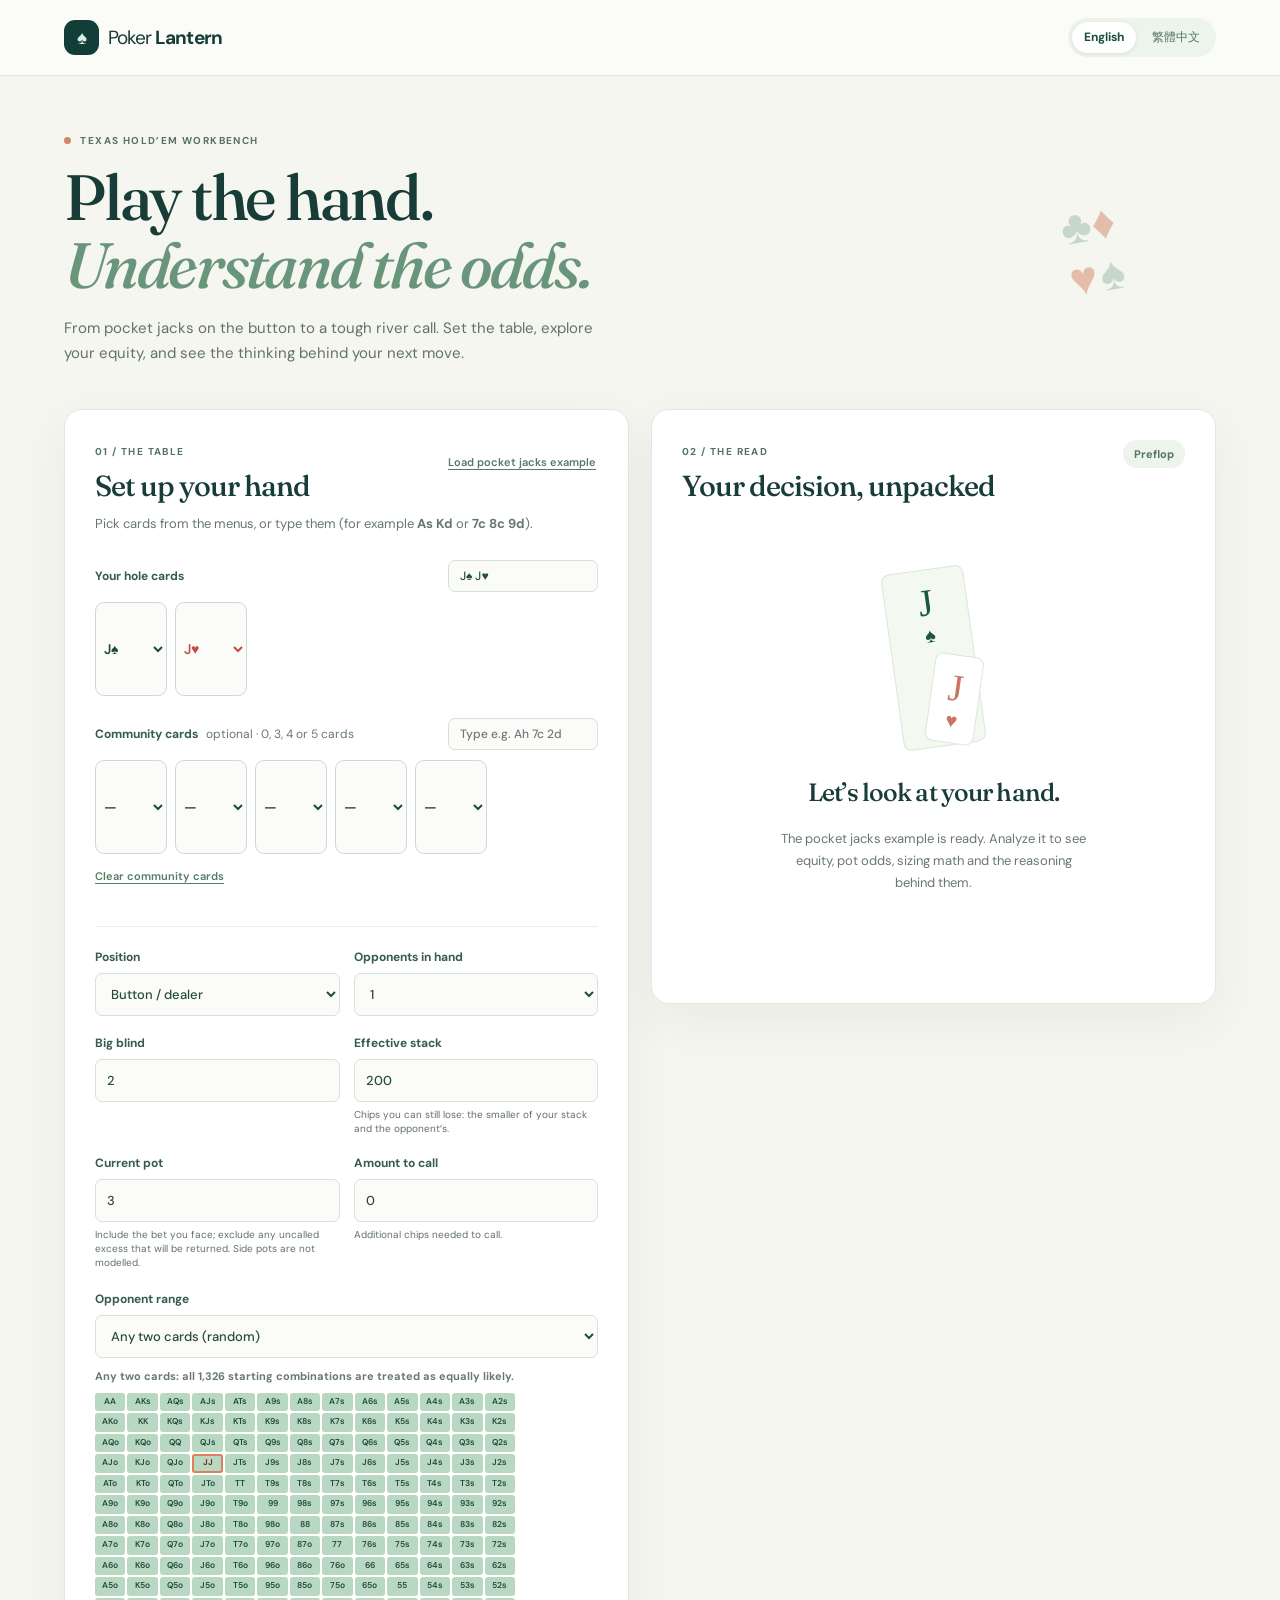
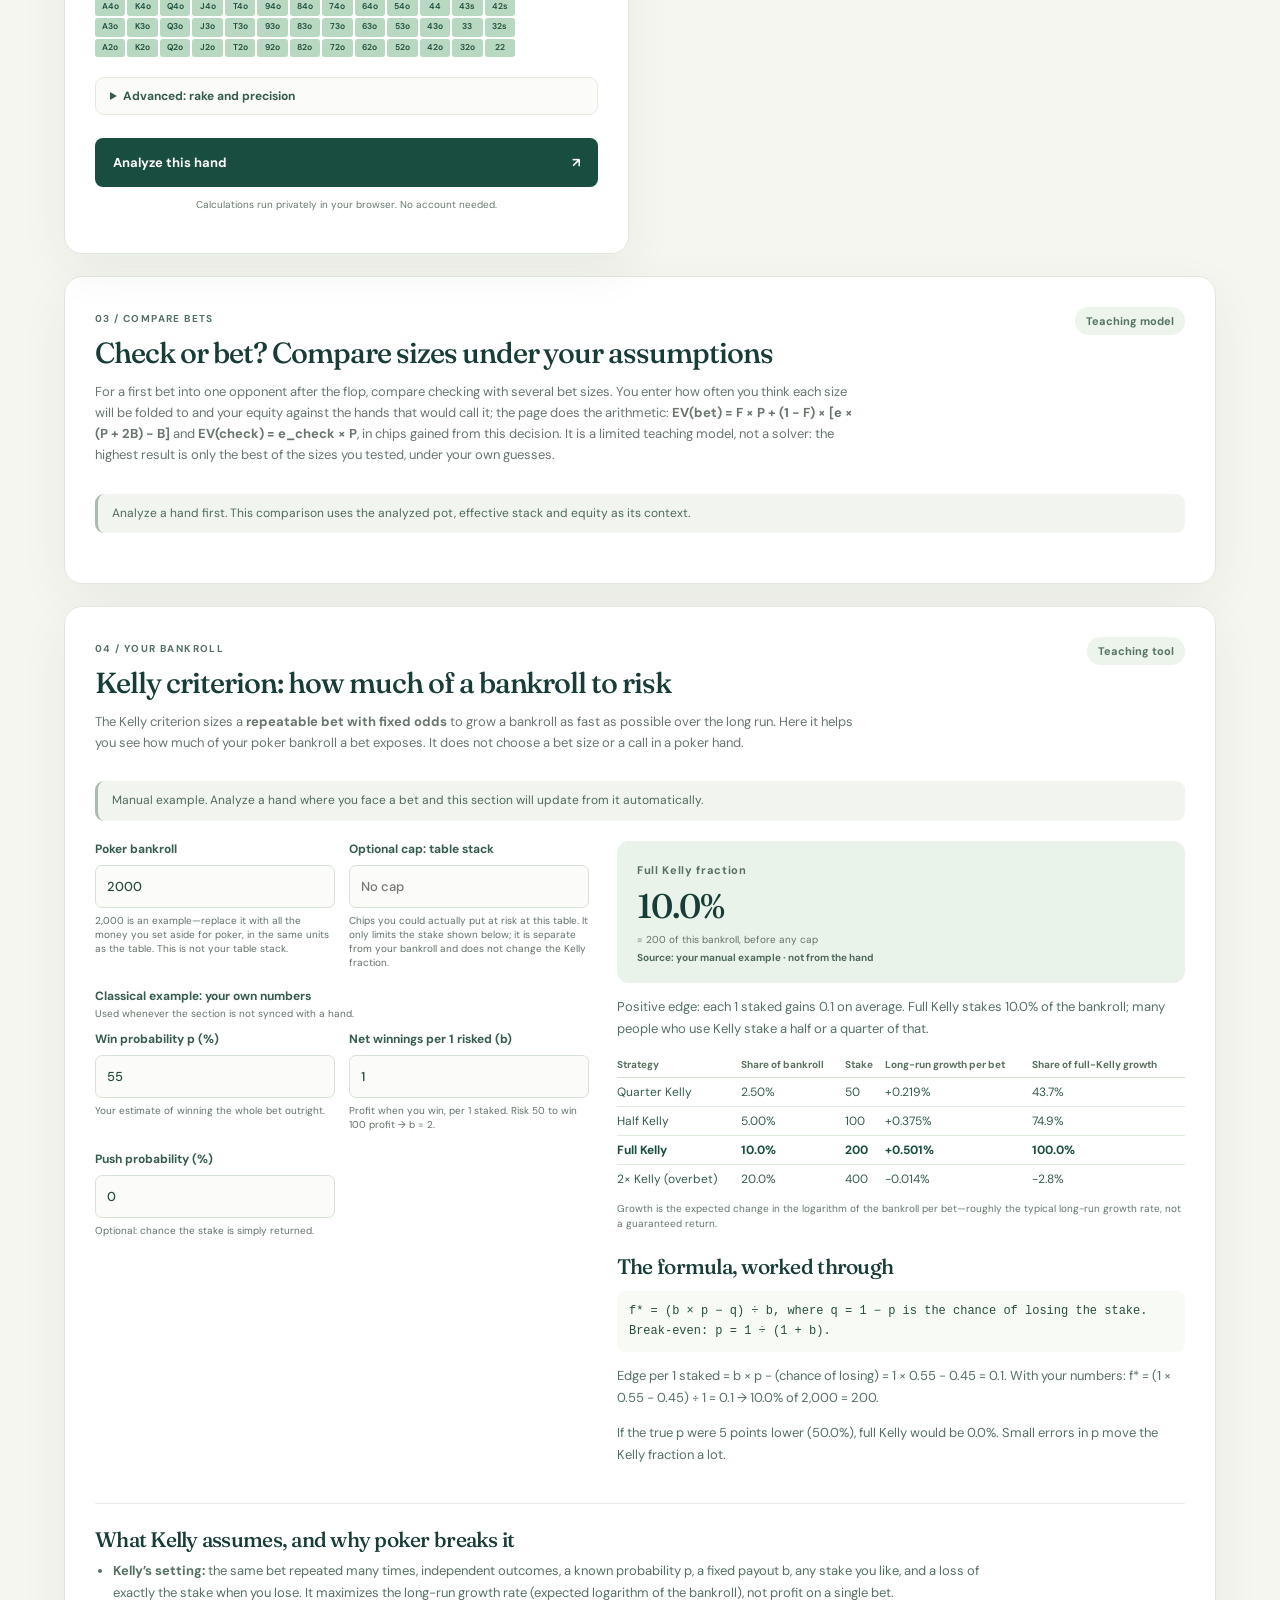
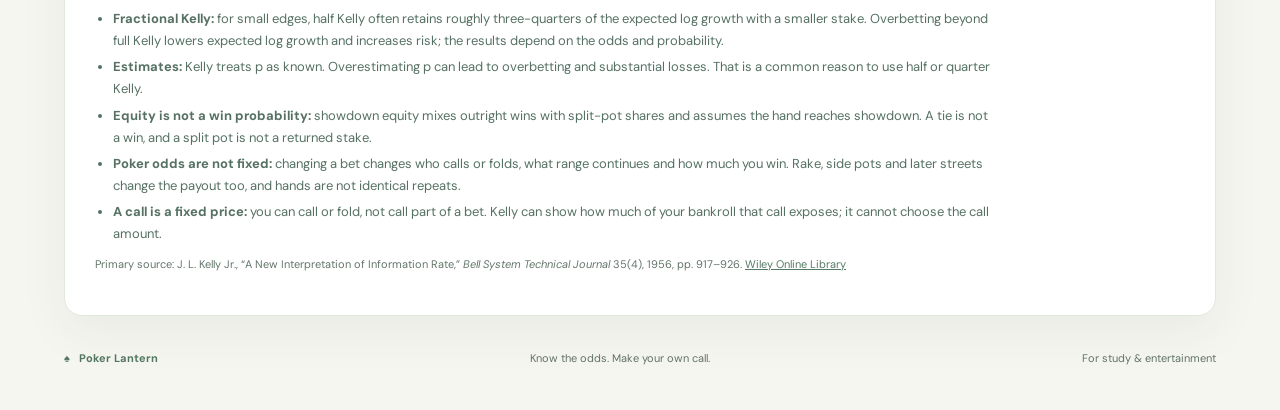
==== commit 42f57ebd: "Add assumption-based poker bet comparison" ====
--- a/index.html
+++ b/index.html
@@ -1,5 +1,5 @@
 <!doctype html>
-<html lang="en"><head><meta charset="utf-8"><meta name="viewport" content="width=device-width,initial-scale=1"><meta name="theme-color" content="#123d38"><meta name="description" content="Explore Texas Hold'em odds and practical decisions with Poker Lantern."><title>Poker Lantern — make the next decision clearer</title><link rel="preconnect" href="https://fonts.googleapis.com"><link rel="preconnect" href="https://fonts.gstatic.com" crossorigin><link href="https://fonts.googleapis.com/css2?family=DM+Sans:wght@400;500;600;700&family=Fraunces:opsz,wght@9..144,500;9..144,600&display=swap" rel="stylesheet"><link rel="stylesheet" href="style.css?v=20261101-kelly-outcomes"></head>
+<html lang="en"><head><meta charset="utf-8"><meta name="viewport" content="width=device-width,initial-scale=1"><meta name="theme-color" content="#123d38"><meta name="description" content="Explore Texas Hold'em odds and practical decisions with Poker Lantern."><title>Poker Lantern — make the next decision clearer</title><link rel="preconnect" href="https://fonts.googleapis.com"><link rel="preconnect" href="https://fonts.gstatic.com" crossorigin><link href="https://fonts.googleapis.com/css2?family=DM+Sans:wght@400;500;600;700&family=Fraunces:opsz,wght@9..144,500;9..144,600&display=swap" rel="stylesheet"><link rel="stylesheet" href="style.css?v=20261101-bet-sizing"></head>
 <body><header><a class="brand" href="/"><span class="brand-icon">♠</span><span>Poker <b>Lantern</b></span></a><nav class="languages" aria-label="Language"><a href="index.html" aria-current="page">English</a><a href="zh.html">繁體中文</a></nav></header>
 <main><section class="intro"><div><div class="eyebrow"><span class="dot"></span> TEXAS HOLD’EM WORKBENCH</div><h1>Play the hand.<br><em>Understand the odds.</em></h1><p>From pocket jacks on the button to a tough river call. Set the table, explore your equity, and see the thinking behind your next move.</p></div><div class="intro-mark" aria-hidden="true"><span>♣</span><span>♦</span><span>♥</span><span>♠</span></div></section>
 <div class="workspace"><section class="setup panel"><div class="section-heading"><div><span class="step">01 / THE TABLE</span><h2>Set up your hand</h2></div><button id="example" class="text-button" type="button">Load pocket jacks example</button></div><p class="muted">Pick cards from the menus, or type them (for example <b>As Kd</b> or <b>7c 8c 9d</b>).</p>
@@ -9,8 +9,8 @@
 <div class="assumption"><label>Opponent range<select id="range"><option value="100">Any two cards (random)</option><option value="50">Loose · top 50%</option><option value="30">Medium · top 30%</option><option value="20">Fairly tight · top 20%</option><option value="12">Tight · top 12%</option><option value="6">Very tight · top 6%</option><option value="3">Premium only · top 3%</option><option value="custom">Custom percentage…</option></select></label><label id="rangeCustomWrap" hidden>Top % of starting hands<input id="rangeCustom" type="number" min="0.5" max="100" step="0.5" value="25" inputmode="decimal"></label><p id="rangeSummary" class="range-summary"></p><div id="rangeGrid" class="range-grid" aria-hidden="true"></div></div>
 <details class="advanced"><summary>Advanced: rake and precision</summary><div class="fields"><label>Rake %<input id="rake" type="number" min="0" max="25" step="any" value="0" inputmode="decimal"><small>Assumed share of the whole final pot taken by the house; actual rake rules may differ.</small></label><label>Rake cap<input id="rakeCap" type="number" min="0" step="any" value="" placeholder="No cap" inputmode="decimal"><small>Maximum rake per pot, in chips. Blank = no cap.</small></label><label>Simulation precision<select id="precision"><option value="10000">Fast · 10,000 deals</option><option value="50000" selected>Standard · 50,000 deals</option><option value="200000">Precise · 200,000 deals</option></select><small>Heads-up on the flop, turn or river is always calculated exactly.</small></label></div></details>
 <button id="calculate" class="primary" type="button"><span>Analyze this hand</span><span>↗</span></button><p class="under-button">Calculations run privately in your browser. No account needed.</p><p id="error" class="error" role="alert"></p></section>
-<section class="results panel" aria-live="polite"><div class="section-heading"><div><span class="step">02 / THE READ</span><h2>Your decision, unpacked</h2></div><span id="street" class="street">Preflop</span></div><div id="empty" class="empty"><div class="empty-cards">J<span>♠</span> <i>J<span>♥</span></i></div><h3>Let’s look at your hand.</h3><p>The pocket jacks example is ready. Analyze it to see equity, pot odds, sizing math and the reasoning behind them.</p></div><div id="output" hidden><div class="decision"><div class="decision-top"><span>THE PRACTICAL READ</span><span id="confidence">SIMULATION</span></div><h3 id="action"></h3><p id="reason"></p><div id="sizing" class="sizing"></div><table id="sizeTable" class="size-table" hidden></table></div><div class="stats"><div><span>Showdown equity</span><strong id="equity"></strong><small id="equityNote"></small></div><div><span>Win / tie</span><strong id="winTie"></strong><small>Outright win / any split</small></div><div><span id="potOddsLabel">Break-even equity</span><strong id="potOdds"></strong><small id="oddsNote"></small></div></div><p id="handInfo" class="hand-info"></p><div class="detail"><h3>What the numbers mean</h3><p id="math"></p><p id="detail"></p><h3 id="distTitle">How your hand finishes</h3><div id="dist" class="dist"></div><p id="distNote" class="dist-note"></p><h3>Technique for this spot</h3><p id="technique"></p><div class="caution"><strong>Read this before acting</strong><p>Equity assumes every opponent holds a hand from the range you chose and that the hand reaches showdown. Real opponents narrow their ranges with every action, and future betting, fold equity, rake, side pots, tournament payouts and player tendencies can change the decision. The suggestions are rules of thumb built on these numbers—not solver output and not a guarantee of the best action.</p></div></div></div></section></div><section class="kelly panel" id="kelly" aria-labelledby="kellyTitle"><div class="section-heading"><div><span class="step">03 / YOUR BANKROLL</span><h2 id="kellyTitle">Kelly criterion: how much of a bankroll to risk</h2></div><span class="street">Teaching tool</span></div><p class="muted kelly-lede">The Kelly criterion sizes a <b>repeatable bet with fixed odds</b> to grow a bankroll as fast as possible over the long run. Here it helps you see how much of your poker bankroll a bet exposes. It does not choose a bet size or a call in a poker hand.</p>
+<section class="results panel" aria-live="polite"><div class="section-heading"><div><span class="step">02 / THE READ</span><h2>Your decision, unpacked</h2></div><span id="street" class="street">Preflop</span></div><div id="empty" class="empty"><div class="empty-cards">J<span>♠</span> <i>J<span>♥</span></i></div><h3>Let’s look at your hand.</h3><p>The pocket jacks example is ready. Analyze it to see equity, pot odds, sizing math and the reasoning behind them.</p></div><div id="output" hidden><div class="decision"><div class="decision-top"><span>THE PRACTICAL READ</span><span id="confidence">SIMULATION</span></div><h3 id="action"></h3><p id="reason"></p><div id="sizing" class="sizing"></div><table id="sizeTable" class="size-table" hidden></table></div><div class="stats"><div><span>Showdown equity</span><strong id="equity"></strong><small id="equityNote"></small></div><div><span>Win / tie</span><strong id="winTie"></strong><small>Outright win / any split</small></div><div><span id="potOddsLabel">Break-even equity</span><strong id="potOdds"></strong><small id="oddsNote"></small></div></div><p id="handInfo" class="hand-info"></p><div class="detail"><h3>What the numbers mean</h3><p id="math"></p><p id="detail"></p><h3 id="distTitle">How your hand finishes</h3><div id="dist" class="dist"></div><p id="distNote" class="dist-note"></p><h3>Technique for this spot</h3><p id="technique"></p><div class="caution"><strong>Read this before acting</strong><p>Equity assumes every opponent holds a hand from the range you chose and that the hand reaches showdown. Real opponents narrow their ranges with every action, and future betting, fold equity, rake, side pots, tournament payouts and player tendencies can change the decision. The suggestions are rules of thumb built on these numbers—not solver output and not a guarantee of the best action.</p></div></div></div></section></div><section class="bet-comparison panel" id="bet-comparison" aria-labelledby="szTitle"><div class="section-heading"><div><span class="step">03 / COMPARE BETS</span><h2 id="szTitle">Check or bet? Compare sizes under your assumptions</h2></div><span class="street">Teaching model</span></div><p class="muted kelly-lede">For a first bet into one opponent after the flop, compare checking with several bet sizes. You enter how often you think each size will be folded to and your equity against the hands that would call it; the page does the arithmetic: <b>EV(bet) = F × P + (1 − F) × [e × (P + 2B) − B]</b> and <b>EV(check) = e_check × P</b>, in chips gained from this decision. It is a limited teaching model, not a solver: the highest result is only the best of the sizes you tested, under your own guesses.</p><p id="szStatus" class="sync-status" role="status" data-mode="none"></p><div id="szBody" hidden><p id="szContext" class="sz-context"></p><div class="sz-controls"><label>Minimum bet (chips)<input id="szMin" type="number" min="0" step="any" inputmode="decimal"><small>Blank = 1 big blind. Check your game’s rules.</small></label><div class="sz-fill"><button id="szFill" class="secondary" type="button">Copy showdown equity as a starting assumption</button><p id="szFillNote" class="small-note" aria-live="polite"></p></div></div><p id="szMinError" class="error" role="alert"></p><p id="szRake" class="exposure" hidden>Rake is entered above but is not applied here; actual rake may lower these EVs.</p><div id="szCards" class="sz-cards"></div><div id="szResult" class="sz-result" aria-live="polite"></div><div class="kelly-teach sz-limits"><h3>What this model leaves out</h3><ul><li>Raises: the opponent only folds or calls. Raises, re-raises, minimum-raise rules and whether a short all-in reopens the betting are outside the model and are your responsibility to check.</li><li>Later streets: after a call there is no more betting, so implied odds and being bet off your hand are ignored. On the flop and turn this matters a lot.</li><li>Rake, side pots and more than one opponent.</li><li>Prior betting is already inside the pot P; only chips from this decision are counted.</li><li>Position, and the fact that real opponents fold and call with different hands as the size changes: enter a separate fold rate and caller equity for each size to reflect it.</li><li>Your equity against the whole range is not your equity against callers, and no fold rate is ever inferred from it. Copying it is only a labelled starting point.</li><li>Ties: enter equity including your share of split pots, as the hand analysis does.</li><li>The Kelly section below is not used to choose a bet size.</li></ul></div></div></section><section class="kelly panel" id="kelly" aria-labelledby="kellyTitle"><div class="section-heading"><div><span class="step">04 / YOUR BANKROLL</span><h2 id="kellyTitle">Kelly criterion: how much of a bankroll to risk</h2></div><span class="street">Teaching tool</span></div><p class="muted kelly-lede">The Kelly criterion sizes a <b>repeatable bet with fixed odds</b> to grow a bankroll as fast as possible over the long run. Here it helps you see how much of your poker bankroll a bet exposes. It does not choose a bet size or a call in a poker hand.</p>
 <p id="kSync" class="sync-status" role="status" data-mode="manual"></p><div class="kelly-grid"><div class="kelly-inputs"><div class="fields"><label>Poker bankroll<input id="kBankroll" type="number" min="0.01" step="any" value="2000" inputmode="decimal"><small>2,000 is an example—replace it with all the money you set aside for poker, in the same units as the table. This is not your table stack.</small></label><label>Optional cap: table stack<input id="kCap" type="number" min="0" step="any" value="" placeholder="No cap" inputmode="decimal"><small>Chips you could actually put at risk at this table. It only limits the stake shown below; it is separate from your bankroll and does not change the Kelly fraction.</small></label></div><div id="kManual" class="k-group"><p class="k-group-title">Classical example: your own numbers<small>Used whenever the section is not synced with a hand.</small></p><div class="fields"><label>Win probability p (%)<input id="kP" type="number" min="0" max="100" step="any" value="55" inputmode="decimal"><small>Your estimate of winning the whole bet outright.</small></label><label>Net winnings per 1 risked (b)<input id="kB" type="number" min="0" step="any" value="1" inputmode="decimal"><small>Profit when you win, per 1 staked. Risk 50 to win 100 profit → b = 2.</small></label><label>Push probability (%)<input id="kPush" type="number" min="0" max="100" step="any" value="0" inputmode="decimal"><small>Optional: chance the stake is simply returned.</small></label></div></div><div id="kHandModel" class="k-group" hidden><p class="k-group-title">From the current hand: hypothetical fixed-outcome model</p><table id="kOutcomes" class="size-table outcomes" aria-label="Outcomes of the fixed call, per chip called"></table><button id="kUseManual" class="secondary" type="button">Use my own p and b instead</button></div>
 <div class="kelly-import"><div id="kHandNote" class="import-note" hidden></div></div><p id="kError" class="error" role="alert"></p></div>
 <div class="kelly-out" aria-live="polite"><div class="kelly-headline"><span>Full Kelly fraction</span><strong id="kFull"></strong><small id="kFullNote"></small><small id="kSource" class="k-source"></small></div><p id="kVerdict" class="kelly-verdict"></p><table id="kTable" class="size-table"></table><p id="kExposure" class="exposure" hidden></p><h3>The formula, worked through</h3><p id="kFormula" class="formula"></p><p id="kWorked"></p><p id="kSensitivity"></p></div></div>
-<div class="kelly-teach"><h3>What Kelly assumes, and why poker breaks it</h3><ul><li><b>Kelly’s setting:</b> the same bet repeated many times, independent outcomes, a known probability p, a fixed payout b, any stake you like, and a loss of exactly the stake when you lose. It maximizes the long-run growth rate (expected logarithm of the bankroll), not profit on a single bet.</li><li><b>Fractional Kelly:</b> for small edges, half Kelly often retains roughly three-quarters of the expected log growth with a smaller stake. Overbetting beyond full Kelly lowers expected log growth and increases risk; the results depend on the odds and probability.</li><li><b>Estimates:</b> Kelly treats p as known. Overestimating p can lead to overbetting and substantial losses. That is a common reason to use half or quarter Kelly.</li><li><b>Equity is not a win probability:</b> showdown equity mixes outright wins with split-pot shares and assumes the hand reaches showdown. A tie is not a win, and a split pot is not a returned stake.</li><li><b>Poker odds are not fixed:</b> changing a bet changes who calls or folds, what range continues and how much you win. Rake, side pots and later streets change the payout too, and hands are not identical repeats.</li><li><b>A call is a fixed price:</b> you can call or fold, not call part of a bet. Kelly can show how much of your bankroll that call exposes; it cannot choose the call amount.</li></ul><p class="source">Primary source: J. L. Kelly Jr., “A New Interpretation of Information Rate,” <i>Bell System Technical Journal</i> 35(4), 1956, pp. 917–926. <a href="https://onlinelibrary.wiley.com/doi/10.1002/j.1538-7305.1956.tb03809.x" rel="noopener" target="_blank">Wiley Online Library</a></p></div></section><footer><span>♠ &nbsp; Poker Lantern</span><span>Know the odds. Make your own call.</span><span>For study &amp; entertainment</span></footer></main><script src="poker.js?v=20261101-kelly-outcomes"></script><script src="kelly.js?v=20261101-kelly-outcomes"></script><script src="app.js?v=20261101-kelly-outcomes"></script><script src="kelly-ui.js?v=20261101-kelly-outcomes"></script><script src="language.js?v=20261101-kelly-outcomes"></script></body></html>
+<div class="kelly-teach"><h3>What Kelly assumes, and why poker breaks it</h3><ul><li><b>Kelly’s setting:</b> the same bet repeated many times, independent outcomes, a known probability p, a fixed payout b, any stake you like, and a loss of exactly the stake when you lose. It maximizes the long-run growth rate (expected logarithm of the bankroll), not profit on a single bet.</li><li><b>Fractional Kelly:</b> for small edges, half Kelly often retains roughly three-quarters of the expected log growth with a smaller stake. Overbetting beyond full Kelly lowers expected log growth and increases risk; the results depend on the odds and probability.</li><li><b>Estimates:</b> Kelly treats p as known. Overestimating p can lead to overbetting and substantial losses. That is a common reason to use half or quarter Kelly.</li><li><b>Equity is not a win probability:</b> showdown equity mixes outright wins with split-pot shares and assumes the hand reaches showdown. A tie is not a win, and a split pot is not a returned stake.</li><li><b>Poker odds are not fixed:</b> changing a bet changes who calls or folds, what range continues and how much you win. Rake, side pots and later streets change the payout too, and hands are not identical repeats.</li><li><b>A call is a fixed price:</b> you can call or fold, not call part of a bet. Kelly can show how much of your bankroll that call exposes; it cannot choose the call amount.</li></ul><p class="source">Primary source: J. L. Kelly Jr., “A New Interpretation of Information Rate,” <i>Bell System Technical Journal</i> 35(4), 1956, pp. 917–926. <a href="https://onlinelibrary.wiley.com/doi/10.1002/j.1538-7305.1956.tb03809.x" rel="noopener" target="_blank">Wiley Online Library</a></p></div></section><footer><span>♠ &nbsp; Poker Lantern</span><span>Know the odds. Make your own call.</span><span>For study &amp; entertainment</span></footer></main><script src="poker.js?v=20261101-bet-sizing"></script><script src="kelly.js?v=20261101-bet-sizing"></script><script src="app.js?v=20261101-bet-sizing"></script><script src="kelly-ui.js?v=20261101-bet-sizing"></script><script src="sizing.js?v=20261101-bet-sizing"></script><script src="sizing-ui.js?v=20261101-bet-sizing"></script><script src="language.js?v=20261101-bet-sizing"></script></body></html>
--- a/style.css
+++ b/style.css
@@ -15,3 +15,12 @@
 /* Comfortable tap targets for the text-style buttons (WCAG 2.5.8 asks for at least 24 px; 44 px matches touch guidance). */
 .text-button{min-height:44px;min-width:44px;display:inline-flex;align-items:center;justify-content:flex-end;padding:0 2px}.text-button.left{justify-content:flex-start;padding:0}.secondary{min-height:44px}
 .k-group{margin-top:18px}.k-group-title{font-size:12px;font-weight:700;color:#365c4d;margin:0 0 10px}.k-group-title small{display:block;font-weight:400;margin-top:3px}.outcomes{margin:0 0 12px}.outcomes tr.total td{font-weight:700;border-top:1px solid #cfe0cf}.outcomes caption{font-size:11px;color:#4f6a5d;text-align:left;padding-top:8px;line-height:1.5}
+/* Check-versus-bet comparison */
+.bet-comparison{margin-top:22px}.sz-context{font-size:12px;line-height:1.6;color:#355c4c;background:#f7faf5;border-radius:9px;padding:10px 14px;margin:0 0 16px}
+.sz-controls{display:grid;grid-template-columns:minmax(0,220px) minmax(0,1fr);gap:16px;align-items:start}.sz-controls label{display:block;font-size:12px;font-weight:700;color:#365c4d}.sz-fill{padding-top:22px}
+.sz-cards{display:grid;grid-template-columns:repeat(auto-fill,minmax(280px,1fr));gap:12px;margin-top:16px}
+.sz-card{border:1px solid #dce5db;border-radius:12px;padding:12px 14px 14px;margin:0;min-width:0;background:#fff}.sz-card[data-key="check"]{background:#f7faf5}.sz-card legend{padding:0 6px;font-size:13px;font-weight:700;color:#183d38}.sz-card .sz-amt{font-weight:500;color:#4f6a5d}
+.sz-card.blocked{background:#f4f6f3;border-style:dashed}.sz-inputs{display:grid;grid-template-columns:1fr 1fr;gap:10px}.sz-inputs label{display:block;font-size:11px;font-weight:700;color:#365c4d}.sz-inputs input{height:40px}
+.sz-note{font-size:12px;line-height:1.5;color:#6b4a35;margin:8px 0 0}.sz-out p{font-size:12px;line-height:1.6;color:#355c4c;margin:8px 0 0}.sz-out:empty{display:none}.sz-out .formula{font-size:11px!important;word-break:break-word}
+.sz-result{margin-top:16px;background:#eaf3e9;border-radius:12px;padding:12px 16px}.sz-result p{font-size:13px;line-height:1.65;color:#1f5440;margin:4px 0}.sz-result p:first-child{font-weight:700}.sz-result:empty{display:none}
+@media(max-width:520px){.sz-controls{grid-template-columns:1fr}.sz-fill{padding-top:0}.sz-cards{grid-template-columns:1fr}}
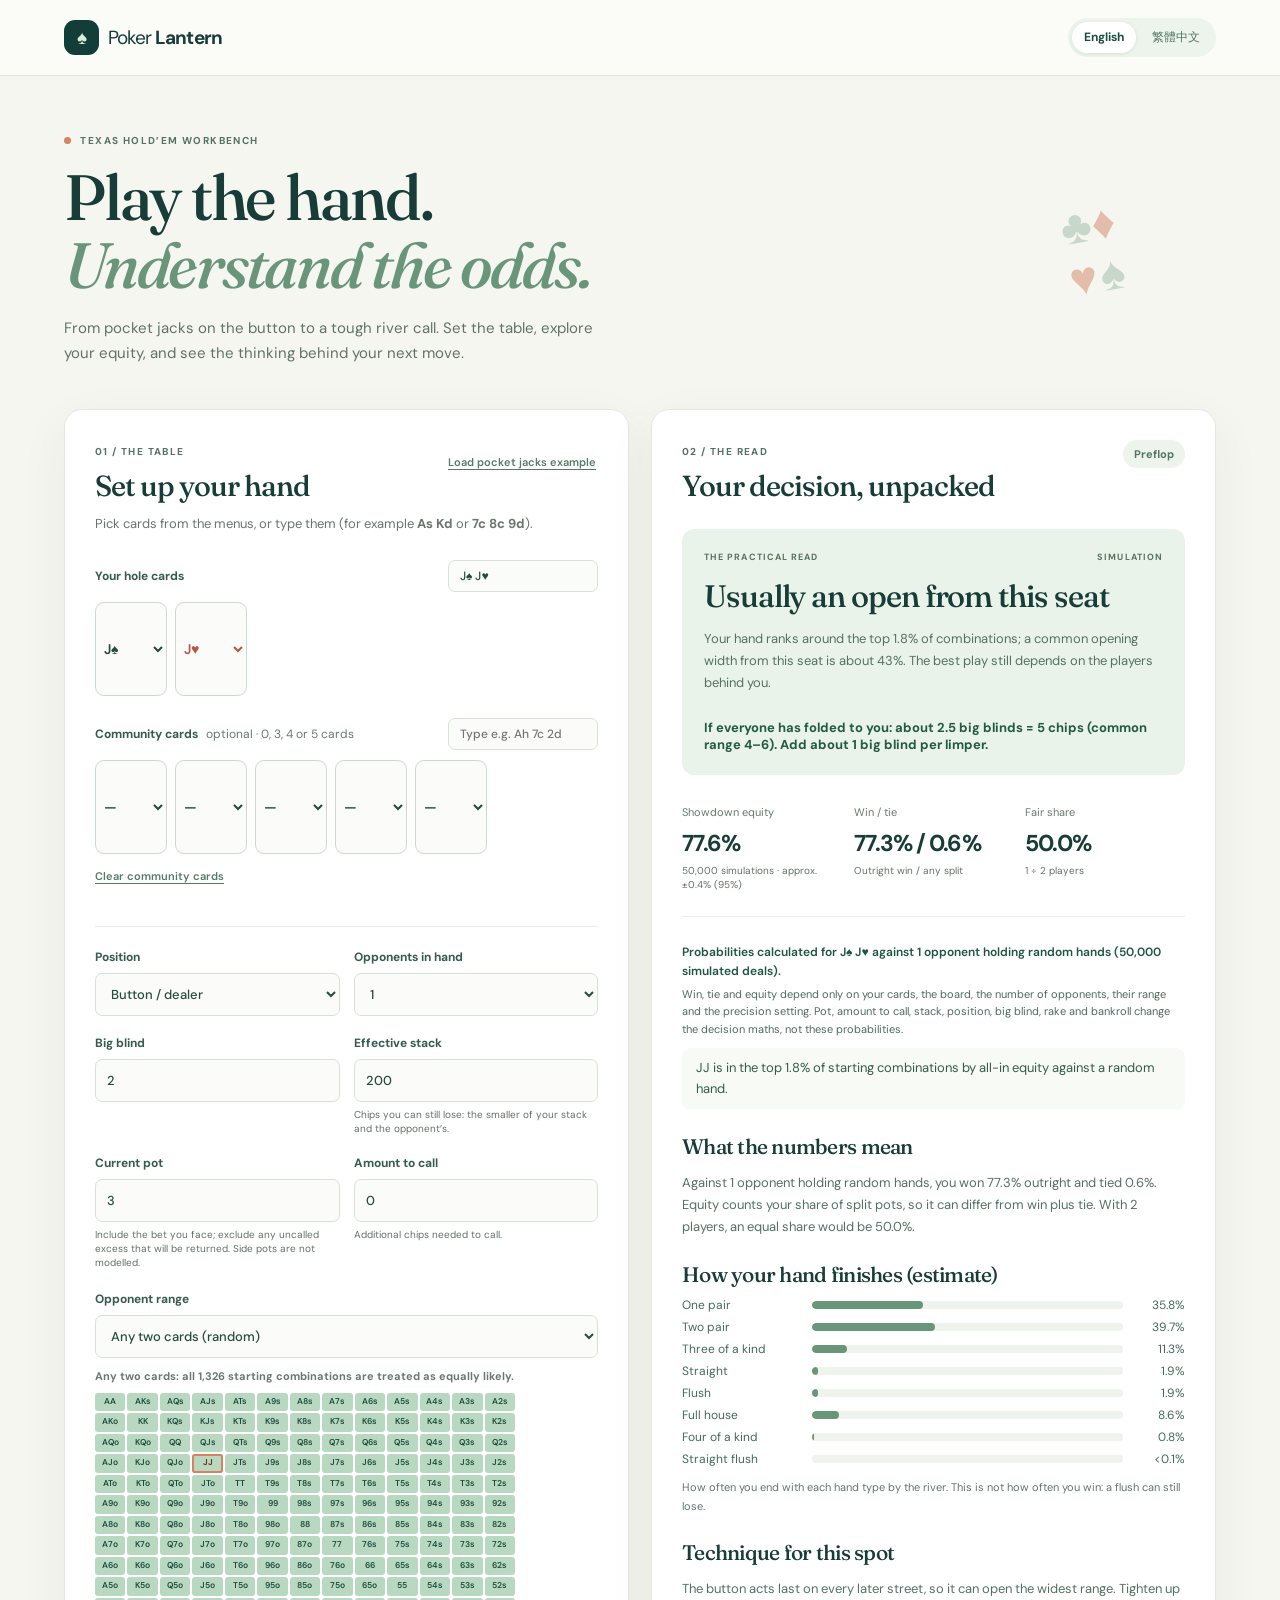
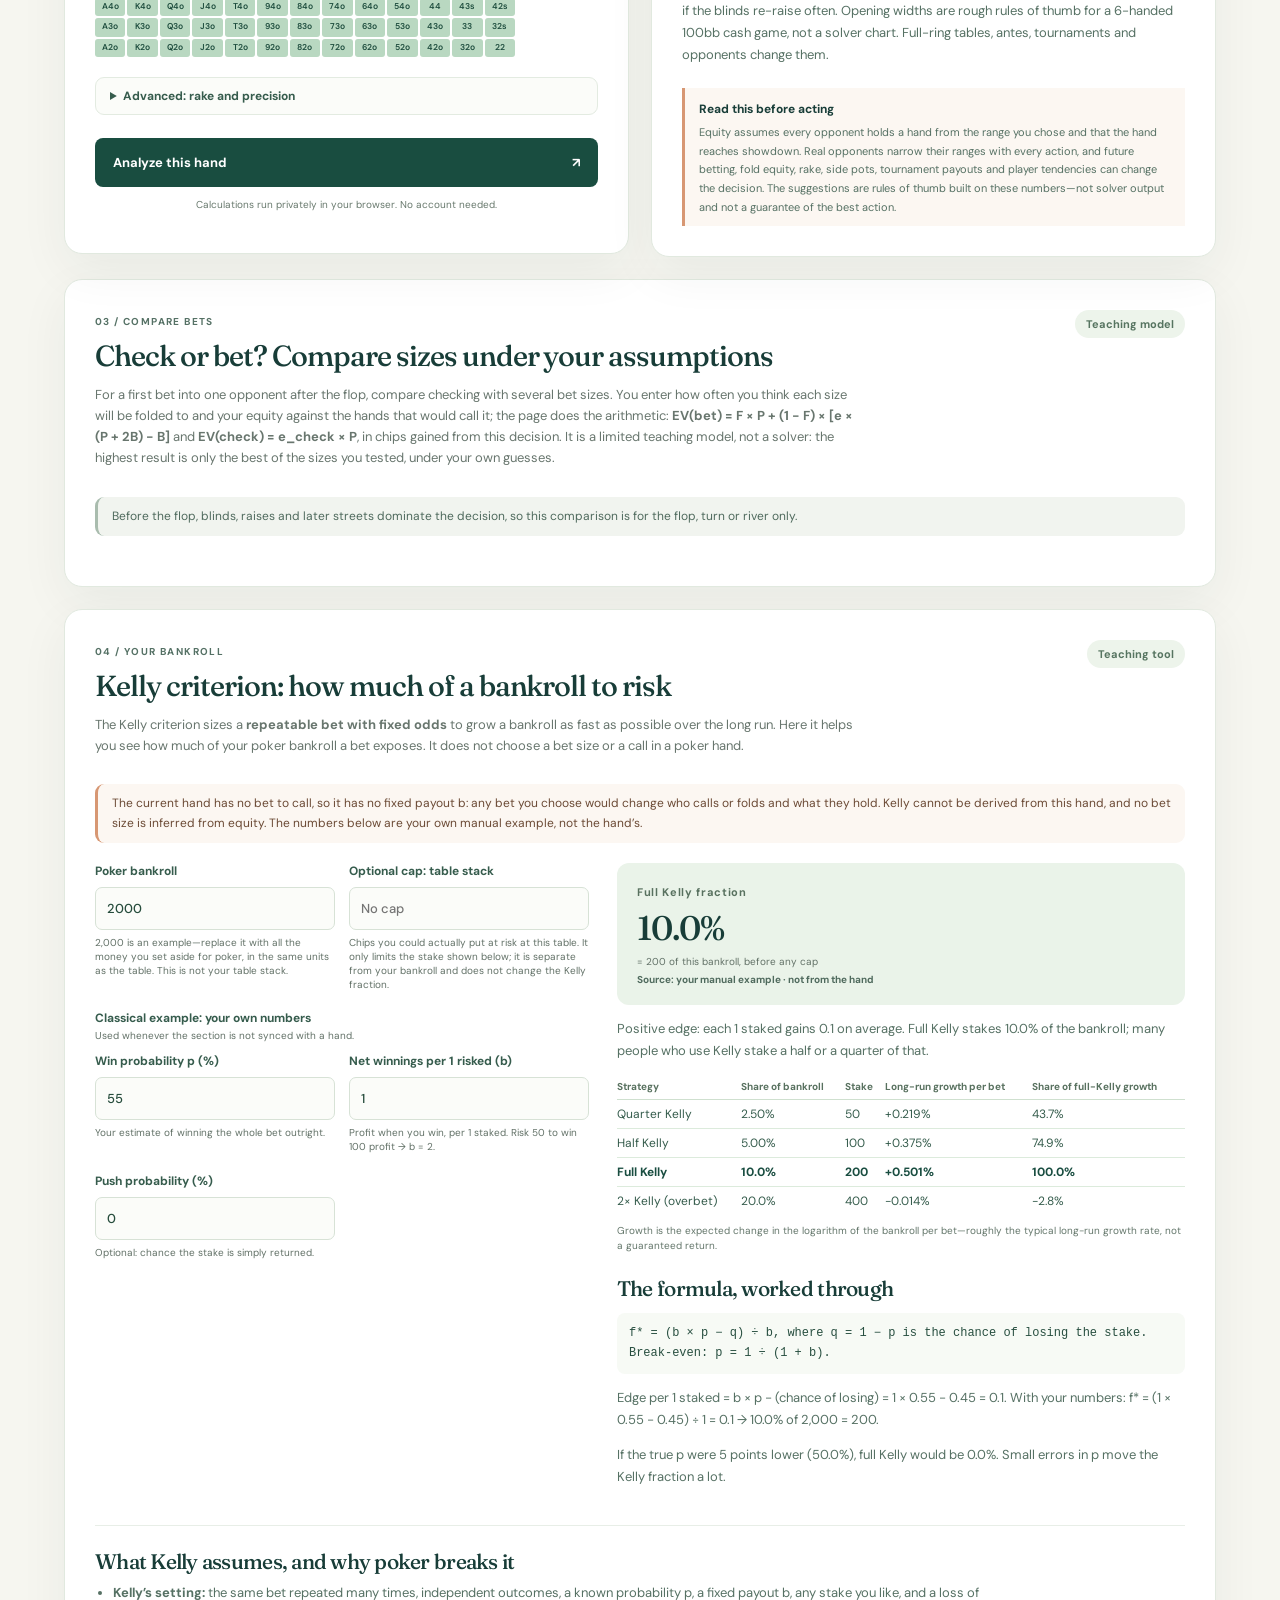
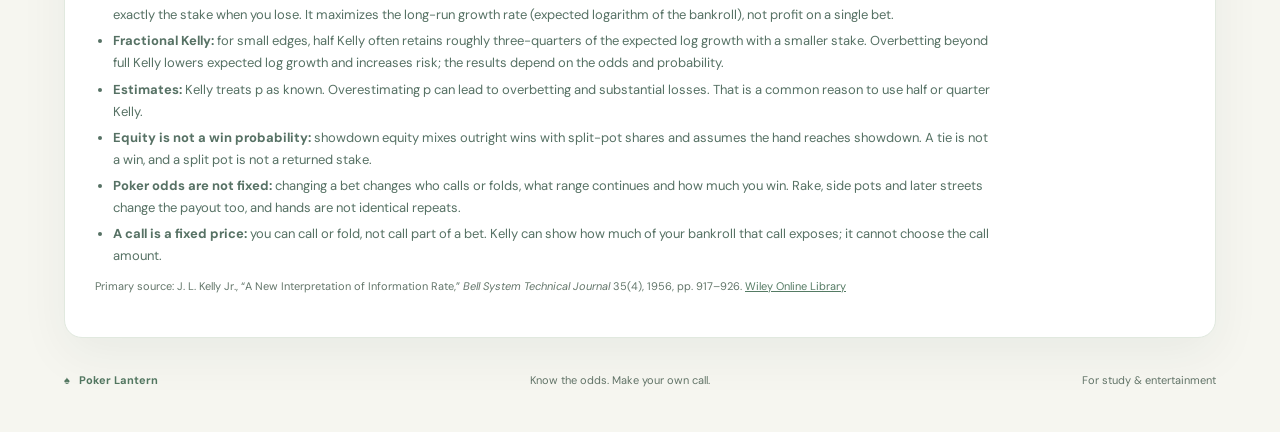
==== commit 891c39cd: "Automatically synchronize poker analysis" ====
--- a/index.html
+++ b/index.html
@@ -1,5 +1,5 @@
 <!doctype html>
-<html lang="en"><head><meta charset="utf-8"><meta name="viewport" content="width=device-width,initial-scale=1"><meta name="theme-color" content="#123d38"><meta name="description" content="Explore Texas Hold'em odds and practical decisions with Poker Lantern."><title>Poker Lantern — make the next decision clearer</title><link rel="preconnect" href="https://fonts.googleapis.com"><link rel="preconnect" href="https://fonts.gstatic.com" crossorigin><link href="https://fonts.googleapis.com/css2?family=DM+Sans:wght@400;500;600;700&family=Fraunces:opsz,wght@9..144,500;9..144,600&display=swap" rel="stylesheet"><link rel="stylesheet" href="style.css?v=20261101-bet-sizing"></head>
+<html lang="en"><head><meta charset="utf-8"><meta name="viewport" content="width=device-width,initial-scale=1"><meta name="theme-color" content="#123d38"><meta name="description" content="Explore Texas Hold'em odds and practical decisions with Poker Lantern."><title>Poker Lantern — make the next decision clearer</title><link rel="preconnect" href="https://fonts.googleapis.com"><link rel="preconnect" href="https://fonts.gstatic.com" crossorigin><link href="https://fonts.googleapis.com/css2?family=DM+Sans:wght@400;500;600;700&family=Fraunces:opsz,wght@9..144,500;9..144,600&display=swap" rel="stylesheet"><link rel="stylesheet" href="style.css?v=20261101-auto-sync"></head>
 <body><header><a class="brand" href="/"><span class="brand-icon">♠</span><span>Poker <b>Lantern</b></span></a><nav class="languages" aria-label="Language"><a href="index.html" aria-current="page">English</a><a href="zh.html">繁體中文</a></nav></header>
 <main><section class="intro"><div><div class="eyebrow"><span class="dot"></span> TEXAS HOLD’EM WORKBENCH</div><h1>Play the hand.<br><em>Understand the odds.</em></h1><p>From pocket jacks on the button to a tough river call. Set the table, explore your equity, and see the thinking behind your next move.</p></div><div class="intro-mark" aria-hidden="true"><span>♣</span><span>♦</span><span>♥</span><span>♠</span></div></section>
 <div class="workspace"><section class="setup panel"><div class="section-heading"><div><span class="step">01 / THE TABLE</span><h2>Set up your hand</h2></div><button id="example" class="text-button" type="button">Load pocket jacks example</button></div><p class="muted">Pick cards from the menus, or type them (for example <b>As Kd</b> or <b>7c 8c 9d</b>).</p>
@@ -9,8 +9,8 @@
 <div class="assumption"><label>Opponent range<select id="range"><option value="100">Any two cards (random)</option><option value="50">Loose · top 50%</option><option value="30">Medium · top 30%</option><option value="20">Fairly tight · top 20%</option><option value="12">Tight · top 12%</option><option value="6">Very tight · top 6%</option><option value="3">Premium only · top 3%</option><option value="custom">Custom percentage…</option></select></label><label id="rangeCustomWrap" hidden>Top % of starting hands<input id="rangeCustom" type="number" min="0.5" max="100" step="0.5" value="25" inputmode="decimal"></label><p id="rangeSummary" class="range-summary"></p><div id="rangeGrid" class="range-grid" aria-hidden="true"></div></div>
 <details class="advanced"><summary>Advanced: rake and precision</summary><div class="fields"><label>Rake %<input id="rake" type="number" min="0" max="25" step="any" value="0" inputmode="decimal"><small>Assumed share of the whole final pot taken by the house; actual rake rules may differ.</small></label><label>Rake cap<input id="rakeCap" type="number" min="0" step="any" value="" placeholder="No cap" inputmode="decimal"><small>Maximum rake per pot, in chips. Blank = no cap.</small></label><label>Simulation precision<select id="precision"><option value="10000">Fast · 10,000 deals</option><option value="50000" selected>Standard · 50,000 deals</option><option value="200000">Precise · 200,000 deals</option></select><small>Heads-up on the flop, turn or river is always calculated exactly.</small></label></div></details>
 <button id="calculate" class="primary" type="button"><span>Analyze this hand</span><span>↗</span></button><p class="under-button">Calculations run privately in your browser. No account needed.</p><p id="error" class="error" role="alert"></p></section>
-<section class="results panel" aria-live="polite"><div class="section-heading"><div><span class="step">02 / THE READ</span><h2>Your decision, unpacked</h2></div><span id="street" class="street">Preflop</span></div><div id="empty" class="empty"><div class="empty-cards">J<span>♠</span> <i>J<span>♥</span></i></div><h3>Let’s look at your hand.</h3><p>The pocket jacks example is ready. Analyze it to see equity, pot odds, sizing math and the reasoning behind them.</p></div><div id="output" hidden><div class="decision"><div class="decision-top"><span>THE PRACTICAL READ</span><span id="confidence">SIMULATION</span></div><h3 id="action"></h3><p id="reason"></p><div id="sizing" class="sizing"></div><table id="sizeTable" class="size-table" hidden></table></div><div class="stats"><div><span>Showdown equity</span><strong id="equity"></strong><small id="equityNote"></small></div><div><span>Win / tie</span><strong id="winTie"></strong><small>Outright win / any split</small></div><div><span id="potOddsLabel">Break-even equity</span><strong id="potOdds"></strong><small id="oddsNote"></small></div></div><p id="handInfo" class="hand-info"></p><div class="detail"><h3>What the numbers mean</h3><p id="math"></p><p id="detail"></p><h3 id="distTitle">How your hand finishes</h3><div id="dist" class="dist"></div><p id="distNote" class="dist-note"></p><h3>Technique for this spot</h3><p id="technique"></p><div class="caution"><strong>Read this before acting</strong><p>Equity assumes every opponent holds a hand from the range you chose and that the hand reaches showdown. Real opponents narrow their ranges with every action, and future betting, fold equity, rake, side pots, tournament payouts and player tendencies can change the decision. The suggestions are rules of thumb built on these numbers—not solver output and not a guarantee of the best action.</p></div></div></div></section></div><section class="bet-comparison panel" id="bet-comparison" aria-labelledby="szTitle"><div class="section-heading"><div><span class="step">03 / COMPARE BETS</span><h2 id="szTitle">Check or bet? Compare sizes under your assumptions</h2></div><span class="street">Teaching model</span></div><p class="muted kelly-lede">For a first bet into one opponent after the flop, compare checking with several bet sizes. You enter how often you think each size will be folded to and your equity against the hands that would call it; the page does the arithmetic: <b>EV(bet) = F × P + (1 − F) × [e × (P + 2B) − B]</b> and <b>EV(check) = e_check × P</b>, in chips gained from this decision. It is a limited teaching model, not a solver: the highest result is only the best of the sizes you tested, under your own guesses.</p><p id="szStatus" class="sync-status" role="status" data-mode="none"></p><div id="szBody" hidden><p id="szContext" class="sz-context"></p><div class="sz-controls"><label>Minimum bet (chips)<input id="szMin" type="number" min="0" step="any" inputmode="decimal"><small>Blank = 1 big blind. Check your game’s rules.</small></label><div class="sz-fill"><button id="szFill" class="secondary" type="button">Copy showdown equity as a starting assumption</button><p id="szFillNote" class="small-note" aria-live="polite"></p></div></div><p id="szMinError" class="error" role="alert"></p><p id="szRake" class="exposure" hidden>Rake is entered above but is not applied here; actual rake may lower these EVs.</p><div id="szCards" class="sz-cards"></div><div id="szResult" class="sz-result" aria-live="polite"></div><div class="kelly-teach sz-limits"><h3>What this model leaves out</h3><ul><li>Raises: the opponent only folds or calls. Raises, re-raises, minimum-raise rules and whether a short all-in reopens the betting are outside the model and are your responsibility to check.</li><li>Later streets: after a call there is no more betting, so implied odds and being bet off your hand are ignored. On the flop and turn this matters a lot.</li><li>Rake, side pots and more than one opponent.</li><li>Prior betting is already inside the pot P; only chips from this decision are counted.</li><li>Position, and the fact that real opponents fold and call with different hands as the size changes: enter a separate fold rate and caller equity for each size to reflect it.</li><li>Your equity against the whole range is not your equity against callers, and no fold rate is ever inferred from it. Copying it is only a labelled starting point.</li><li>Ties: enter equity including your share of split pots, as the hand analysis does.</li><li>The Kelly section below is not used to choose a bet size.</li></ul></div></div></section><section class="kelly panel" id="kelly" aria-labelledby="kellyTitle"><div class="section-heading"><div><span class="step">04 / YOUR BANKROLL</span><h2 id="kellyTitle">Kelly criterion: how much of a bankroll to risk</h2></div><span class="street">Teaching tool</span></div><p class="muted kelly-lede">The Kelly criterion sizes a <b>repeatable bet with fixed odds</b> to grow a bankroll as fast as possible over the long run. Here it helps you see how much of your poker bankroll a bet exposes. It does not choose a bet size or a call in a poker hand.</p>
+<section class="results panel" aria-live="polite"><div class="section-heading"><div><span class="step">02 / THE READ</span><h2>Your decision, unpacked</h2></div><span id="updating" class="updating" hidden>Updating…</span><span id="street" class="street">Preflop</span></div><div id="empty" class="empty" data-state="waiting"><div id="emptyCards" class="empty-cards" aria-hidden="true"></div><h3 id="emptyTitle">Let’s look at your hand.</h3><p id="emptyText">Loading the pocket jacks example. It is analyzed automatically, and every section updates whenever you change the hand.</p></div><div id="output" hidden><div class="decision"><div class="decision-top"><span>THE PRACTICAL READ</span><span id="confidence">SIMULATION</span></div><h3 id="action"></h3><p id="reason"></p><div id="sizing" class="sizing"></div><table id="sizeTable" class="size-table" hidden></table></div><div class="stats"><div><span>Showdown equity</span><strong id="equity"></strong><small id="equityNote"></small></div><div><span>Win / tie</span><strong id="winTie"></strong><small>Outright win / any split</small></div><div><span id="potOddsLabel">Break-even equity</span><strong id="potOdds"></strong><small id="oddsNote"></small></div></div><p id="probNote" class="prob-note"></p><p id="probScope" class="prob-scope"></p><p id="handInfo" class="hand-info"></p><div class="detail"><h3>What the numbers mean</h3><p id="math"></p><p id="detail"></p><h3 id="distTitle">How your hand finishes</h3><div id="dist" class="dist"></div><p id="distNote" class="dist-note"></p><h3>Technique for this spot</h3><p id="technique"></p><div class="caution"><strong>Read this before acting</strong><p>Equity assumes every opponent holds a hand from the range you chose and that the hand reaches showdown. Real opponents narrow their ranges with every action, and future betting, fold equity, rake, side pots, tournament payouts and player tendencies can change the decision. The suggestions are rules of thumb built on these numbers—not solver output and not a guarantee of the best action.</p></div></div></div></section></div><section class="bet-comparison panel" id="bet-comparison" aria-labelledby="szTitle"><div class="section-heading"><div><span class="step">03 / COMPARE BETS</span><h2 id="szTitle">Check or bet? Compare sizes under your assumptions</h2></div><span class="street">Teaching model</span></div><p class="muted kelly-lede">For a first bet into one opponent after the flop, compare checking with several bet sizes. You enter how often you think each size will be folded to and your equity against the hands that would call it; the page does the arithmetic: <b>EV(bet) = F × P + (1 − F) × [e × (P + 2B) − B]</b> and <b>EV(check) = e_check × P</b>, in chips gained from this decision. It is a limited teaching model, not a solver: the highest result is only the best of the sizes you tested, under your own guesses.</p><p id="szStatus" class="sync-status" role="status" data-mode="none"></p><div id="szBody" hidden><p id="szContext" class="sz-context"></p><div class="sz-controls"><label>Minimum bet (chips)<input id="szMin" type="number" min="0" step="any" inputmode="decimal"><small>Blank = 1 big blind. Check your game’s rules.</small></label><div class="sz-fill"><label class="sz-auto"><input id="szAuto" type="checkbox" checked><span>Sync empty equity fields with the whole-range showdown equity (a starting assumption)</span></label><p id="szFillNote" class="small-note">Callers are usually stronger than the whole range, so treat synced values as optimistic and type your own when you can. Fold rates are never filled.</p></div></div><p id="szMinError" class="error" role="alert"></p><p id="szRake" class="exposure" hidden>Rake is entered above but is not applied here; actual rake may lower these EVs.</p><div id="szCards" class="sz-cards"></div><div id="szResult" class="sz-result" aria-live="polite"></div><div class="kelly-teach sz-limits"><h3>What this model leaves out</h3><ul><li>Raises: the opponent only folds or calls. Raises, re-raises, minimum-raise rules and whether a short all-in reopens the betting are outside the model and are your responsibility to check.</li><li>Later streets: after a call there is no more betting, so implied odds and being bet off your hand are ignored. On the flop and turn this matters a lot.</li><li>Rake, side pots and more than one opponent.</li><li>Prior betting is already inside the pot P; only chips from this decision are counted.</li><li>Position, and the fact that real opponents fold and call with different hands as the size changes: enter a separate fold rate and caller equity for each size to reflect it.</li><li>Your equity against the whole range is not your equity against callers, and no fold rate is ever inferred from it. Copying it is only a labelled starting point.</li><li>Ties: enter equity including your share of split pots, as the hand analysis does.</li><li>The Kelly section below is not used to choose a bet size.</li></ul></div></div></section><section class="kelly panel" id="kelly" aria-labelledby="kellyTitle"><div class="section-heading"><div><span class="step">04 / YOUR BANKROLL</span><h2 id="kellyTitle">Kelly criterion: how much of a bankroll to risk</h2></div><span class="street">Teaching tool</span></div><p class="muted kelly-lede">The Kelly criterion sizes a <b>repeatable bet with fixed odds</b> to grow a bankroll as fast as possible over the long run. Here it helps you see how much of your poker bankroll a bet exposes. It does not choose a bet size or a call in a poker hand.</p>
 <p id="kSync" class="sync-status" role="status" data-mode="manual"></p><div class="kelly-grid"><div class="kelly-inputs"><div class="fields"><label>Poker bankroll<input id="kBankroll" type="number" min="0.01" step="any" value="2000" inputmode="decimal"><small>2,000 is an example—replace it with all the money you set aside for poker, in the same units as the table. This is not your table stack.</small></label><label>Optional cap: table stack<input id="kCap" type="number" min="0" step="any" value="" placeholder="No cap" inputmode="decimal"><small>Chips you could actually put at risk at this table. It only limits the stake shown below; it is separate from your bankroll and does not change the Kelly fraction.</small></label></div><div id="kManual" class="k-group"><p class="k-group-title">Classical example: your own numbers<small>Used whenever the section is not synced with a hand.</small></p><div class="fields"><label>Win probability p (%)<input id="kP" type="number" min="0" max="100" step="any" value="55" inputmode="decimal"><small>Your estimate of winning the whole bet outright.</small></label><label>Net winnings per 1 risked (b)<input id="kB" type="number" min="0" step="any" value="1" inputmode="decimal"><small>Profit when you win, per 1 staked. Risk 50 to win 100 profit → b = 2.</small></label><label>Push probability (%)<input id="kPush" type="number" min="0" max="100" step="any" value="0" inputmode="decimal"><small>Optional: chance the stake is simply returned.</small></label></div></div><div id="kHandModel" class="k-group" hidden><p class="k-group-title">From the current hand: hypothetical fixed-outcome model</p><table id="kOutcomes" class="size-table outcomes" aria-label="Outcomes of the fixed call, per chip called"></table><button id="kUseManual" class="secondary" type="button">Use my own p and b instead</button></div>
 <div class="kelly-import"><div id="kHandNote" class="import-note" hidden></div></div><p id="kError" class="error" role="alert"></p></div>
 <div class="kelly-out" aria-live="polite"><div class="kelly-headline"><span>Full Kelly fraction</span><strong id="kFull"></strong><small id="kFullNote"></small><small id="kSource" class="k-source"></small></div><p id="kVerdict" class="kelly-verdict"></p><table id="kTable" class="size-table"></table><p id="kExposure" class="exposure" hidden></p><h3>The formula, worked through</h3><p id="kFormula" class="formula"></p><p id="kWorked"></p><p id="kSensitivity"></p></div></div>
-<div class="kelly-teach"><h3>What Kelly assumes, and why poker breaks it</h3><ul><li><b>Kelly’s setting:</b> the same bet repeated many times, independent outcomes, a known probability p, a fixed payout b, any stake you like, and a loss of exactly the stake when you lose. It maximizes the long-run growth rate (expected logarithm of the bankroll), not profit on a single bet.</li><li><b>Fractional Kelly:</b> for small edges, half Kelly often retains roughly three-quarters of the expected log growth with a smaller stake. Overbetting beyond full Kelly lowers expected log growth and increases risk; the results depend on the odds and probability.</li><li><b>Estimates:</b> Kelly treats p as known. Overestimating p can lead to overbetting and substantial losses. That is a common reason to use half or quarter Kelly.</li><li><b>Equity is not a win probability:</b> showdown equity mixes outright wins with split-pot shares and assumes the hand reaches showdown. A tie is not a win, and a split pot is not a returned stake.</li><li><b>Poker odds are not fixed:</b> changing a bet changes who calls or folds, what range continues and how much you win. Rake, side pots and later streets change the payout too, and hands are not identical repeats.</li><li><b>A call is a fixed price:</b> you can call or fold, not call part of a bet. Kelly can show how much of your bankroll that call exposes; it cannot choose the call amount.</li></ul><p class="source">Primary source: J. L. Kelly Jr., “A New Interpretation of Information Rate,” <i>Bell System Technical Journal</i> 35(4), 1956, pp. 917–926. <a href="https://onlinelibrary.wiley.com/doi/10.1002/j.1538-7305.1956.tb03809.x" rel="noopener" target="_blank">Wiley Online Library</a></p></div></section><footer><span>♠ &nbsp; Poker Lantern</span><span>Know the odds. Make your own call.</span><span>For study &amp; entertainment</span></footer></main><script src="poker.js?v=20261101-bet-sizing"></script><script src="kelly.js?v=20261101-bet-sizing"></script><script src="app.js?v=20261101-bet-sizing"></script><script src="kelly-ui.js?v=20261101-bet-sizing"></script><script src="sizing.js?v=20261101-bet-sizing"></script><script src="sizing-ui.js?v=20261101-bet-sizing"></script><script src="language.js?v=20261101-bet-sizing"></script></body></html>
+<div class="kelly-teach"><h3>What Kelly assumes, and why poker breaks it</h3><ul><li><b>Kelly’s setting:</b> the same bet repeated many times, independent outcomes, a known probability p, a fixed payout b, any stake you like, and a loss of exactly the stake when you lose. It maximizes the long-run growth rate (expected logarithm of the bankroll), not profit on a single bet.</li><li><b>Fractional Kelly:</b> for small edges, half Kelly often retains roughly three-quarters of the expected log growth with a smaller stake. Overbetting beyond full Kelly lowers expected log growth and increases risk; the results depend on the odds and probability.</li><li><b>Estimates:</b> Kelly treats p as known. Overestimating p can lead to overbetting and substantial losses. That is a common reason to use half or quarter Kelly.</li><li><b>Equity is not a win probability:</b> showdown equity mixes outright wins with split-pot shares and assumes the hand reaches showdown. A tie is not a win, and a split pot is not a returned stake.</li><li><b>Poker odds are not fixed:</b> changing a bet changes who calls or folds, what range continues and how much you win. Rake, side pots and later streets change the payout too, and hands are not identical repeats.</li><li><b>A call is a fixed price:</b> you can call or fold, not call part of a bet. Kelly can show how much of your bankroll that call exposes; it cannot choose the call amount.</li></ul><p class="source">Primary source: J. L. Kelly Jr., “A New Interpretation of Information Rate,” <i>Bell System Technical Journal</i> 35(4), 1956, pp. 917–926. <a href="https://onlinelibrary.wiley.com/doi/10.1002/j.1538-7305.1956.tb03809.x" rel="noopener" target="_blank">Wiley Online Library</a></p></div></section><footer><span>♠ &nbsp; Poker Lantern</span><span>Know the odds. Make your own call.</span><span>For study &amp; entertainment</span></footer></main><script src="poker.js?v=20261101-auto-sync"></script><script src="kelly.js?v=20261101-auto-sync"></script><script src="app.js?v=20261101-auto-sync"></script><script src="kelly-ui.js?v=20261101-auto-sync"></script><script src="sizing.js?v=20261101-auto-sync"></script><script src="sizing-ui.js?v=20261101-auto-sync"></script><script src="language.js?v=20261101-auto-sync"></script></body></html>
--- a/style.css
+++ b/style.css
@@ -24,3 +24,10 @@
 .sz-note{font-size:12px;line-height:1.5;color:#6b4a35;margin:8px 0 0}.sz-out p{font-size:12px;line-height:1.6;color:#355c4c;margin:8px 0 0}.sz-out:empty{display:none}.sz-out .formula{font-size:11px!important;word-break:break-word}
 .sz-result{margin-top:16px;background:#eaf3e9;border-radius:12px;padding:12px 16px}.sz-result p{font-size:13px;line-height:1.65;color:#1f5440;margin:4px 0}.sz-result p:first-child{font-weight:700}.sz-result:empty{display:none}
 @media(max-width:520px){.sz-controls{grid-template-columns:1fr}.sz-fill{padding-top:0}.sz-cards{grid-template-columns:1fr}}
+/* Automatic analysis: sections dim while an edit is settling; the waiting/calculating card shows the current hole cards. */
+.results.pending #output,.kelly.pending .kelly-grid,.bet-comparison.pending #szBody{opacity:.55;transition:opacity .15s}.updating{background:#fcf7f2;color:#6b4a35;padding:7px 11px;border-radius:20px;font-size:11px;font-weight:700;margin-left:auto;margin-right:8px}
+.empty-cards b,.empty-cards i{display:inline-block;font:inherit;font-style:normal;background:#f3f8f0;border:1px solid #dbe8d8;border-radius:8px;padding:10px 16px;margin:0 4px}.empty-cards i{background:#fff;transform:rotate(16deg);position:relative;left:6px;top:8px}.empty-cards b span,.empty-cards i span{display:block;font-size:20px}.empty-cards .red{color:#b34a3c}
+.empty[data-state="calculating"] .empty-cards{animation:pl-breathe 1.2s ease-in-out infinite}@keyframes pl-breathe{50%{opacity:.5}}@media(prefers-reduced-motion:reduce){.empty[data-state="calculating"] .empty-cards{animation:none}}
+.empty[data-state="invalid"] h3{color:#9c2f28}.prob-note{font-size:12px;line-height:1.6;color:#1f5440;font-weight:600;margin:0 0 4px}.prob-scope{font-size:11px;line-height:1.6;color:#4f6a5d;margin:0 0 10px}
+.sz-auto{display:flex!important;gap:8px;align-items:flex-start;font-size:12px;font-weight:700;color:#365c4d;min-height:44px;cursor:pointer}.sz-auto input{width:20px;height:20px;margin:2px 0 0;flex:none}
+.empty-cards{background:none!important;border:0!important;padding:0!important}.empty-cards i{color:#1c5544}.empty-cards i.red,.empty-cards b.red{color:#b34a3c}
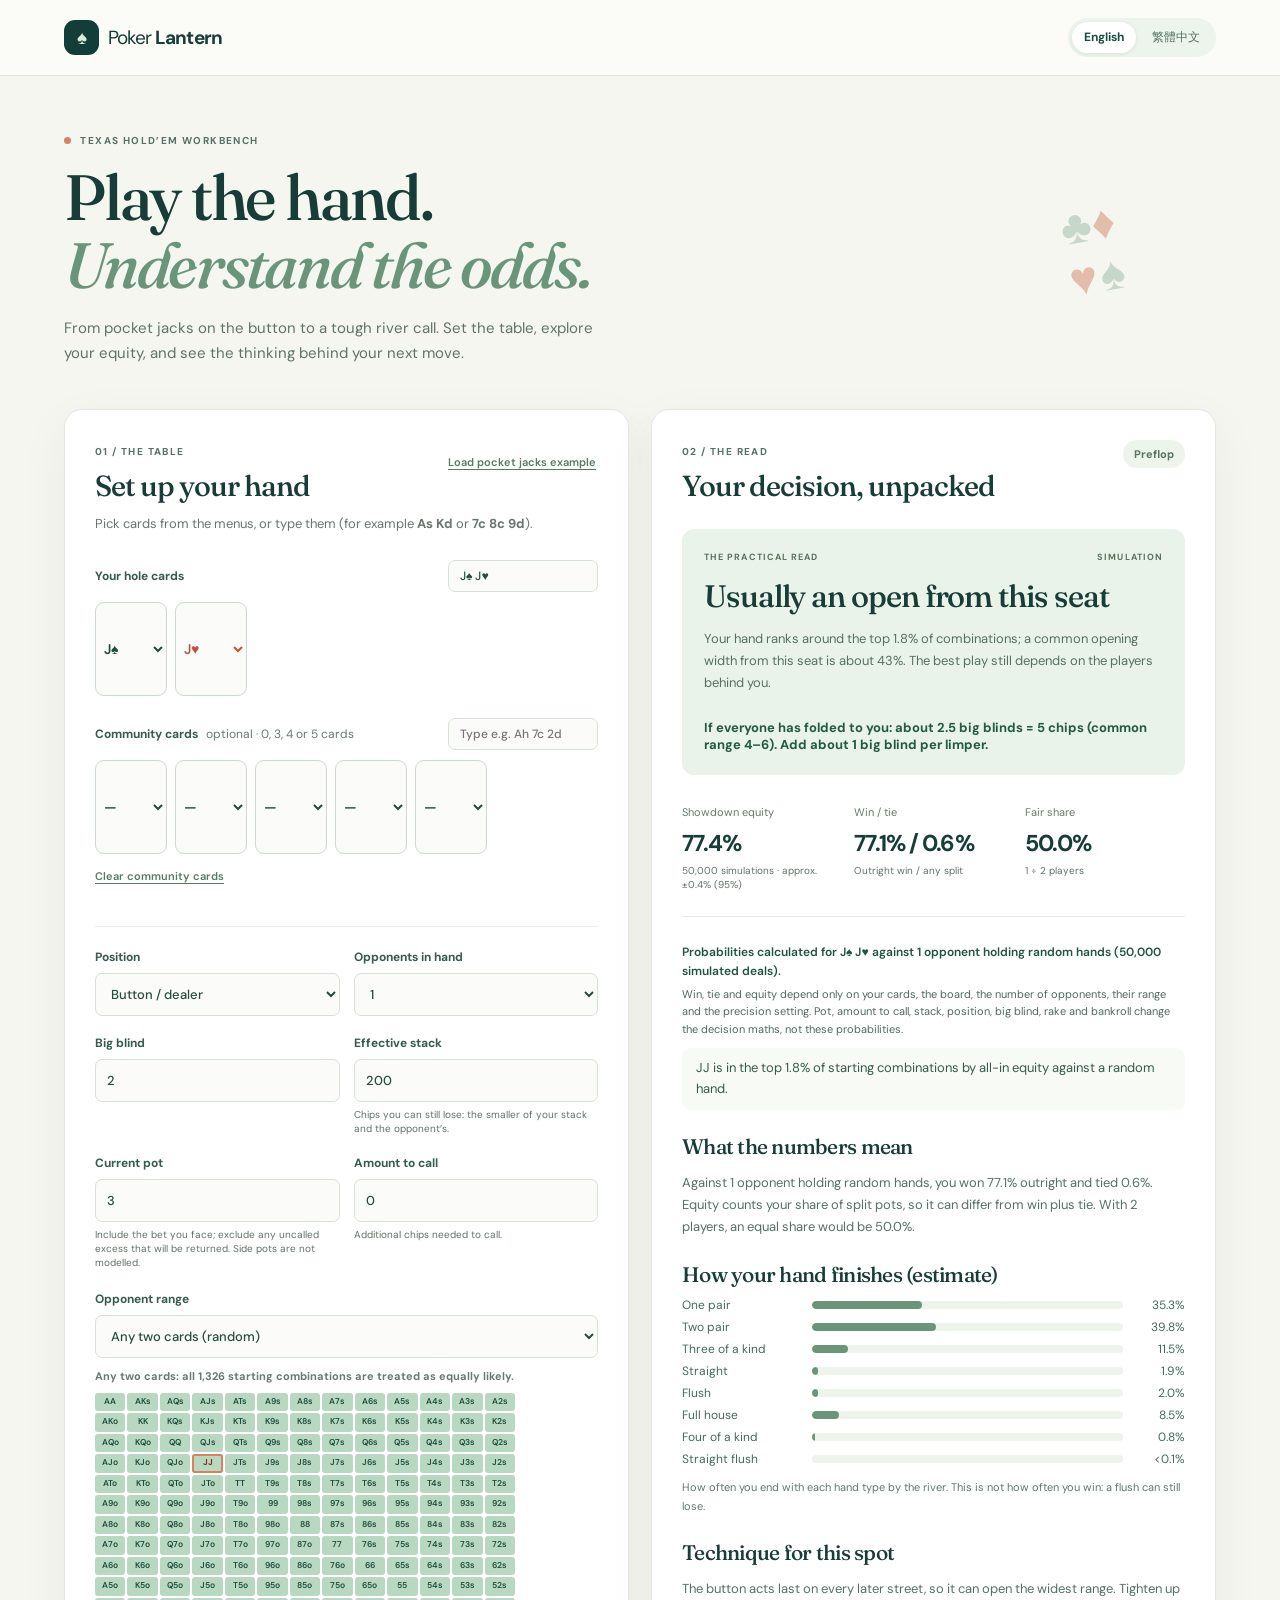
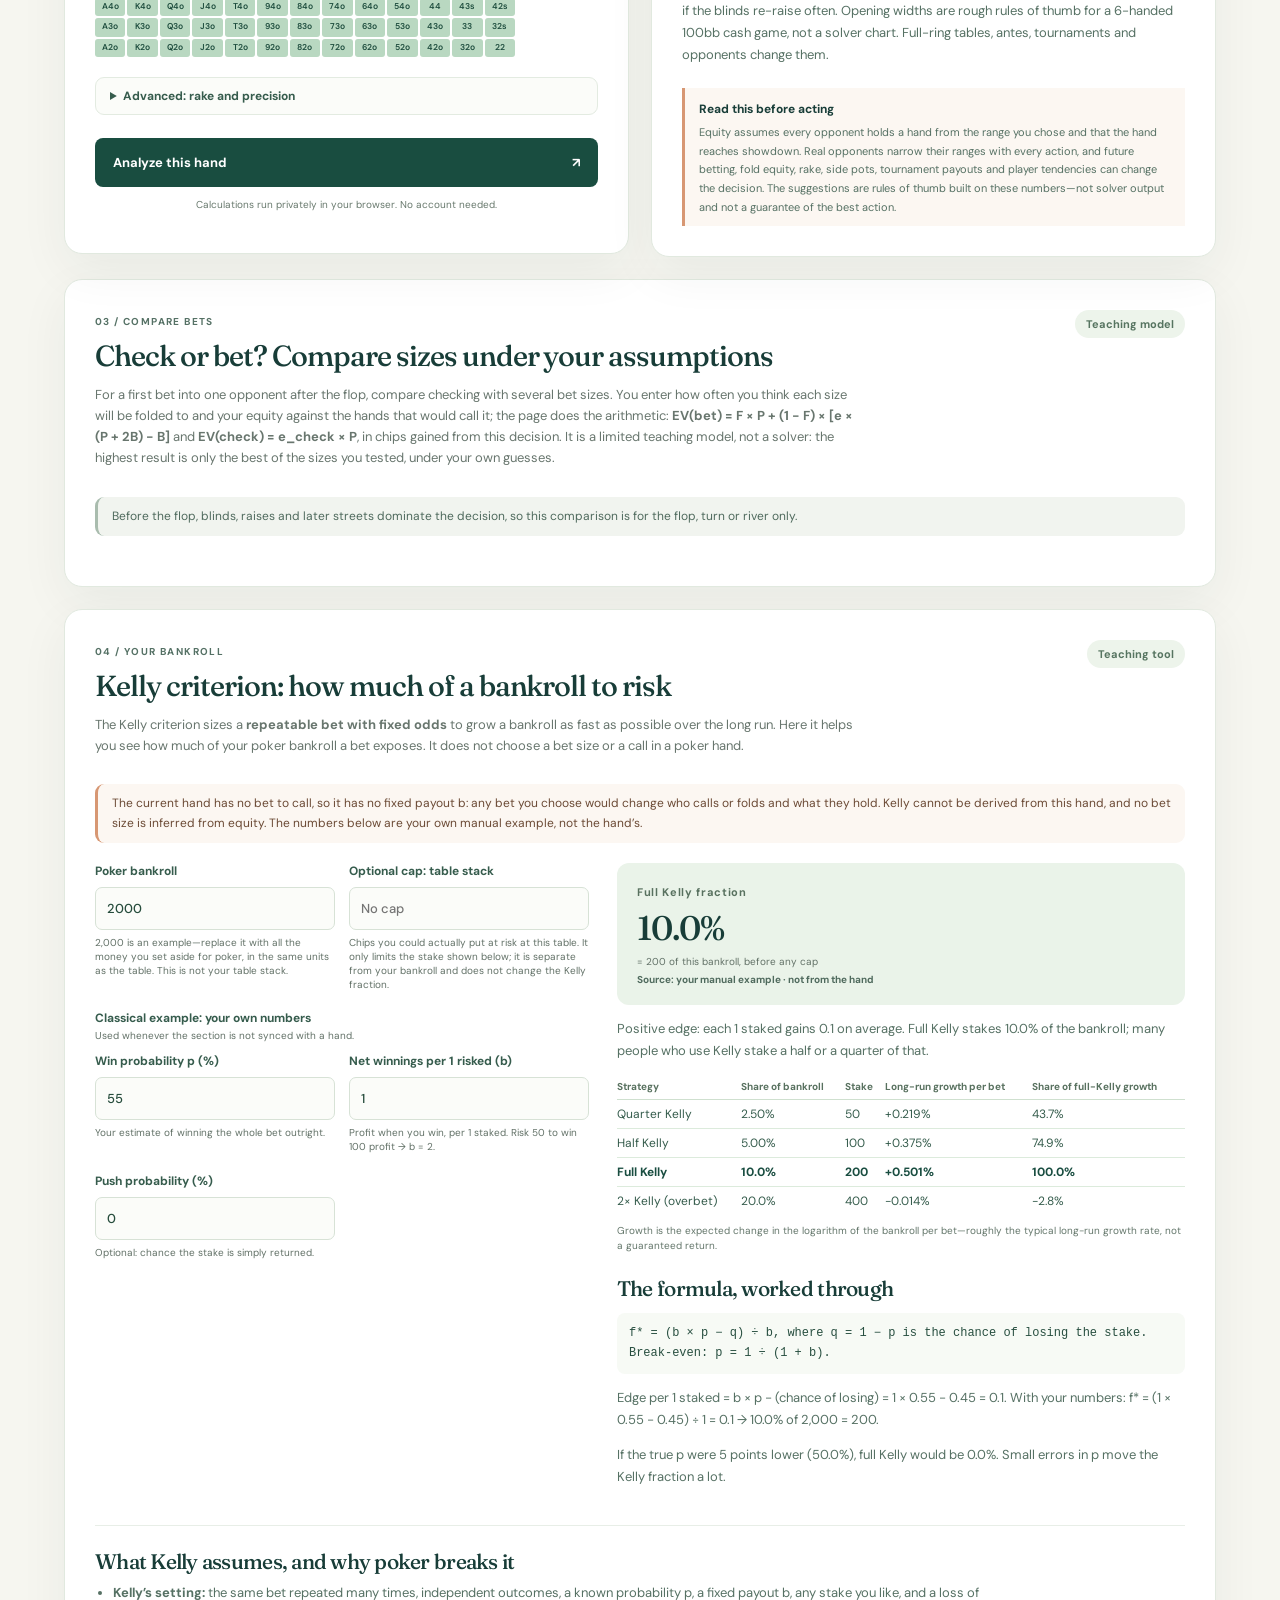
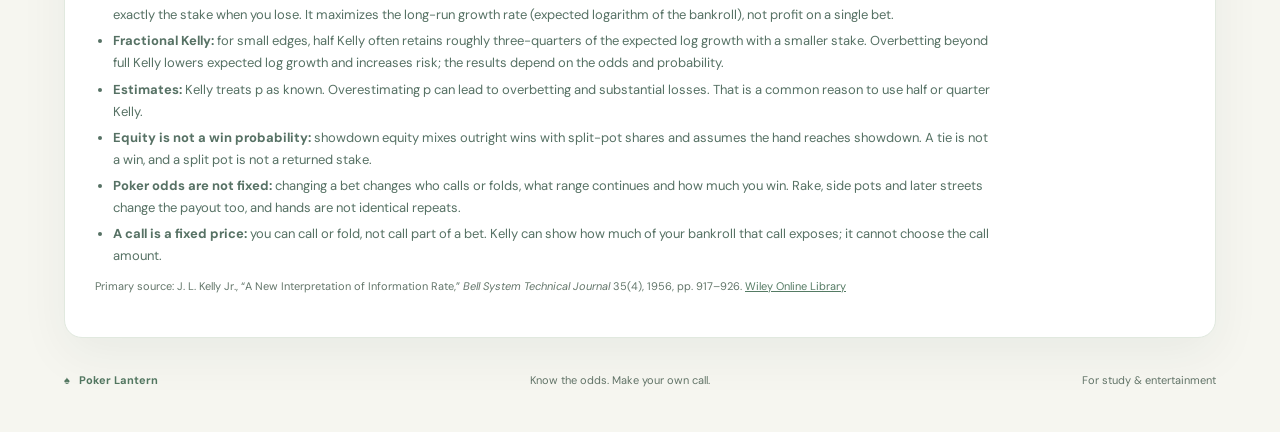
==== commit 8f939751: "Preserve simulated odds when changing language" ====
--- a/index.html
+++ b/index.html
@@ -1,5 +1,5 @@
 <!doctype html>
-<html lang="en"><head><meta charset="utf-8"><meta name="viewport" content="width=device-width,initial-scale=1"><meta name="theme-color" content="#123d38"><meta name="description" content="Explore Texas Hold'em odds and practical decisions with Poker Lantern."><title>Poker Lantern — make the next decision clearer</title><link rel="preconnect" href="https://fonts.googleapis.com"><link rel="preconnect" href="https://fonts.gstatic.com" crossorigin><link href="https://fonts.googleapis.com/css2?family=DM+Sans:wght@400;500;600;700&family=Fraunces:opsz,wght@9..144,500;9..144,600&display=swap" rel="stylesheet"><link rel="stylesheet" href="style.css?v=20261101-auto-sync"></head>
+<html lang="en"><head><meta charset="utf-8"><meta name="viewport" content="width=device-width,initial-scale=1"><meta name="theme-color" content="#123d38"><meta name="description" content="Explore Texas Hold'em odds and practical decisions with Poker Lantern."><title>Poker Lantern — make the next decision clearer</title><link rel="preconnect" href="https://fonts.googleapis.com"><link rel="preconnect" href="https://fonts.gstatic.com" crossorigin><link href="https://fonts.googleapis.com/css2?family=DM+Sans:wght@400;500;600;700&family=Fraunces:opsz,wght@9..144,500;9..144,600&display=swap" rel="stylesheet"><link rel="stylesheet" href="style.css?v=20261101-auto-sync2"></head>
 <body><header><a class="brand" href="/"><span class="brand-icon">♠</span><span>Poker <b>Lantern</b></span></a><nav class="languages" aria-label="Language"><a href="index.html" aria-current="page">English</a><a href="zh.html">繁體中文</a></nav></header>
 <main><section class="intro"><div><div class="eyebrow"><span class="dot"></span> TEXAS HOLD’EM WORKBENCH</div><h1>Play the hand.<br><em>Understand the odds.</em></h1><p>From pocket jacks on the button to a tough river call. Set the table, explore your equity, and see the thinking behind your next move.</p></div><div class="intro-mark" aria-hidden="true"><span>♣</span><span>♦</span><span>♥</span><span>♠</span></div></section>
 <div class="workspace"><section class="setup panel"><div class="section-heading"><div><span class="step">01 / THE TABLE</span><h2>Set up your hand</h2></div><button id="example" class="text-button" type="button">Load pocket jacks example</button></div><p class="muted">Pick cards from the menus, or type them (for example <b>As Kd</b> or <b>7c 8c 9d</b>).</p>
@@ -13,4 +13,4 @@
 <p id="kSync" class="sync-status" role="status" data-mode="manual"></p><div class="kelly-grid"><div class="kelly-inputs"><div class="fields"><label>Poker bankroll<input id="kBankroll" type="number" min="0.01" step="any" value="2000" inputmode="decimal"><small>2,000 is an example—replace it with all the money you set aside for poker, in the same units as the table. This is not your table stack.</small></label><label>Optional cap: table stack<input id="kCap" type="number" min="0" step="any" value="" placeholder="No cap" inputmode="decimal"><small>Chips you could actually put at risk at this table. It only limits the stake shown below; it is separate from your bankroll and does not change the Kelly fraction.</small></label></div><div id="kManual" class="k-group"><p class="k-group-title">Classical example: your own numbers<small>Used whenever the section is not synced with a hand.</small></p><div class="fields"><label>Win probability p (%)<input id="kP" type="number" min="0" max="100" step="any" value="55" inputmode="decimal"><small>Your estimate of winning the whole bet outright.</small></label><label>Net winnings per 1 risked (b)<input id="kB" type="number" min="0" step="any" value="1" inputmode="decimal"><small>Profit when you win, per 1 staked. Risk 50 to win 100 profit → b = 2.</small></label><label>Push probability (%)<input id="kPush" type="number" min="0" max="100" step="any" value="0" inputmode="decimal"><small>Optional: chance the stake is simply returned.</small></label></div></div><div id="kHandModel" class="k-group" hidden><p class="k-group-title">From the current hand: hypothetical fixed-outcome model</p><table id="kOutcomes" class="size-table outcomes" aria-label="Outcomes of the fixed call, per chip called"></table><button id="kUseManual" class="secondary" type="button">Use my own p and b instead</button></div>
 <div class="kelly-import"><div id="kHandNote" class="import-note" hidden></div></div><p id="kError" class="error" role="alert"></p></div>
 <div class="kelly-out" aria-live="polite"><div class="kelly-headline"><span>Full Kelly fraction</span><strong id="kFull"></strong><small id="kFullNote"></small><small id="kSource" class="k-source"></small></div><p id="kVerdict" class="kelly-verdict"></p><table id="kTable" class="size-table"></table><p id="kExposure" class="exposure" hidden></p><h3>The formula, worked through</h3><p id="kFormula" class="formula"></p><p id="kWorked"></p><p id="kSensitivity"></p></div></div>
-<div class="kelly-teach"><h3>What Kelly assumes, and why poker breaks it</h3><ul><li><b>Kelly’s setting:</b> the same bet repeated many times, independent outcomes, a known probability p, a fixed payout b, any stake you like, and a loss of exactly the stake when you lose. It maximizes the long-run growth rate (expected logarithm of the bankroll), not profit on a single bet.</li><li><b>Fractional Kelly:</b> for small edges, half Kelly often retains roughly three-quarters of the expected log growth with a smaller stake. Overbetting beyond full Kelly lowers expected log growth and increases risk; the results depend on the odds and probability.</li><li><b>Estimates:</b> Kelly treats p as known. Overestimating p can lead to overbetting and substantial losses. That is a common reason to use half or quarter Kelly.</li><li><b>Equity is not a win probability:</b> showdown equity mixes outright wins with split-pot shares and assumes the hand reaches showdown. A tie is not a win, and a split pot is not a returned stake.</li><li><b>Poker odds are not fixed:</b> changing a bet changes who calls or folds, what range continues and how much you win. Rake, side pots and later streets change the payout too, and hands are not identical repeats.</li><li><b>A call is a fixed price:</b> you can call or fold, not call part of a bet. Kelly can show how much of your bankroll that call exposes; it cannot choose the call amount.</li></ul><p class="source">Primary source: J. L. Kelly Jr., “A New Interpretation of Information Rate,” <i>Bell System Technical Journal</i> 35(4), 1956, pp. 917–926. <a href="https://onlinelibrary.wiley.com/doi/10.1002/j.1538-7305.1956.tb03809.x" rel="noopener" target="_blank">Wiley Online Library</a></p></div></section><footer><span>♠ &nbsp; Poker Lantern</span><span>Know the odds. Make your own call.</span><span>For study &amp; entertainment</span></footer></main><script src="poker.js?v=20261101-auto-sync"></script><script src="kelly.js?v=20261101-auto-sync"></script><script src="app.js?v=20261101-auto-sync"></script><script src="kelly-ui.js?v=20261101-auto-sync"></script><script src="sizing.js?v=20261101-auto-sync"></script><script src="sizing-ui.js?v=20261101-auto-sync"></script><script src="language.js?v=20261101-auto-sync"></script></body></html>
+<div class="kelly-teach"><h3>What Kelly assumes, and why poker breaks it</h3><ul><li><b>Kelly’s setting:</b> the same bet repeated many times, independent outcomes, a known probability p, a fixed payout b, any stake you like, and a loss of exactly the stake when you lose. It maximizes the long-run growth rate (expected logarithm of the bankroll), not profit on a single bet.</li><li><b>Fractional Kelly:</b> for small edges, half Kelly often retains roughly three-quarters of the expected log growth with a smaller stake. Overbetting beyond full Kelly lowers expected log growth and increases risk; the results depend on the odds and probability.</li><li><b>Estimates:</b> Kelly treats p as known. Overestimating p can lead to overbetting and substantial losses. That is a common reason to use half or quarter Kelly.</li><li><b>Equity is not a win probability:</b> showdown equity mixes outright wins with split-pot shares and assumes the hand reaches showdown. A tie is not a win, and a split pot is not a returned stake.</li><li><b>Poker odds are not fixed:</b> changing a bet changes who calls or folds, what range continues and how much you win. Rake, side pots and later streets change the payout too, and hands are not identical repeats.</li><li><b>A call is a fixed price:</b> you can call or fold, not call part of a bet. Kelly can show how much of your bankroll that call exposes; it cannot choose the call amount.</li></ul><p class="source">Primary source: J. L. Kelly Jr., “A New Interpretation of Information Rate,” <i>Bell System Technical Journal</i> 35(4), 1956, pp. 917–926. <a href="https://onlinelibrary.wiley.com/doi/10.1002/j.1538-7305.1956.tb03809.x" rel="noopener" target="_blank">Wiley Online Library</a></p></div></section><footer><span>♠ &nbsp; Poker Lantern</span><span>Know the odds. Make your own call.</span><span>For study &amp; entertainment</span></footer></main><script src="poker.js?v=20261101-auto-sync2"></script><script src="kelly.js?v=20261101-auto-sync2"></script><script src="app.js?v=20261101-auto-sync2"></script><script src="kelly-ui.js?v=20261101-auto-sync2"></script><script src="sizing.js?v=20261101-auto-sync2"></script><script src="sizing-ui.js?v=20261101-auto-sync2"></script><script src="language.js?v=20261101-auto-sync2"></script></body></html>
